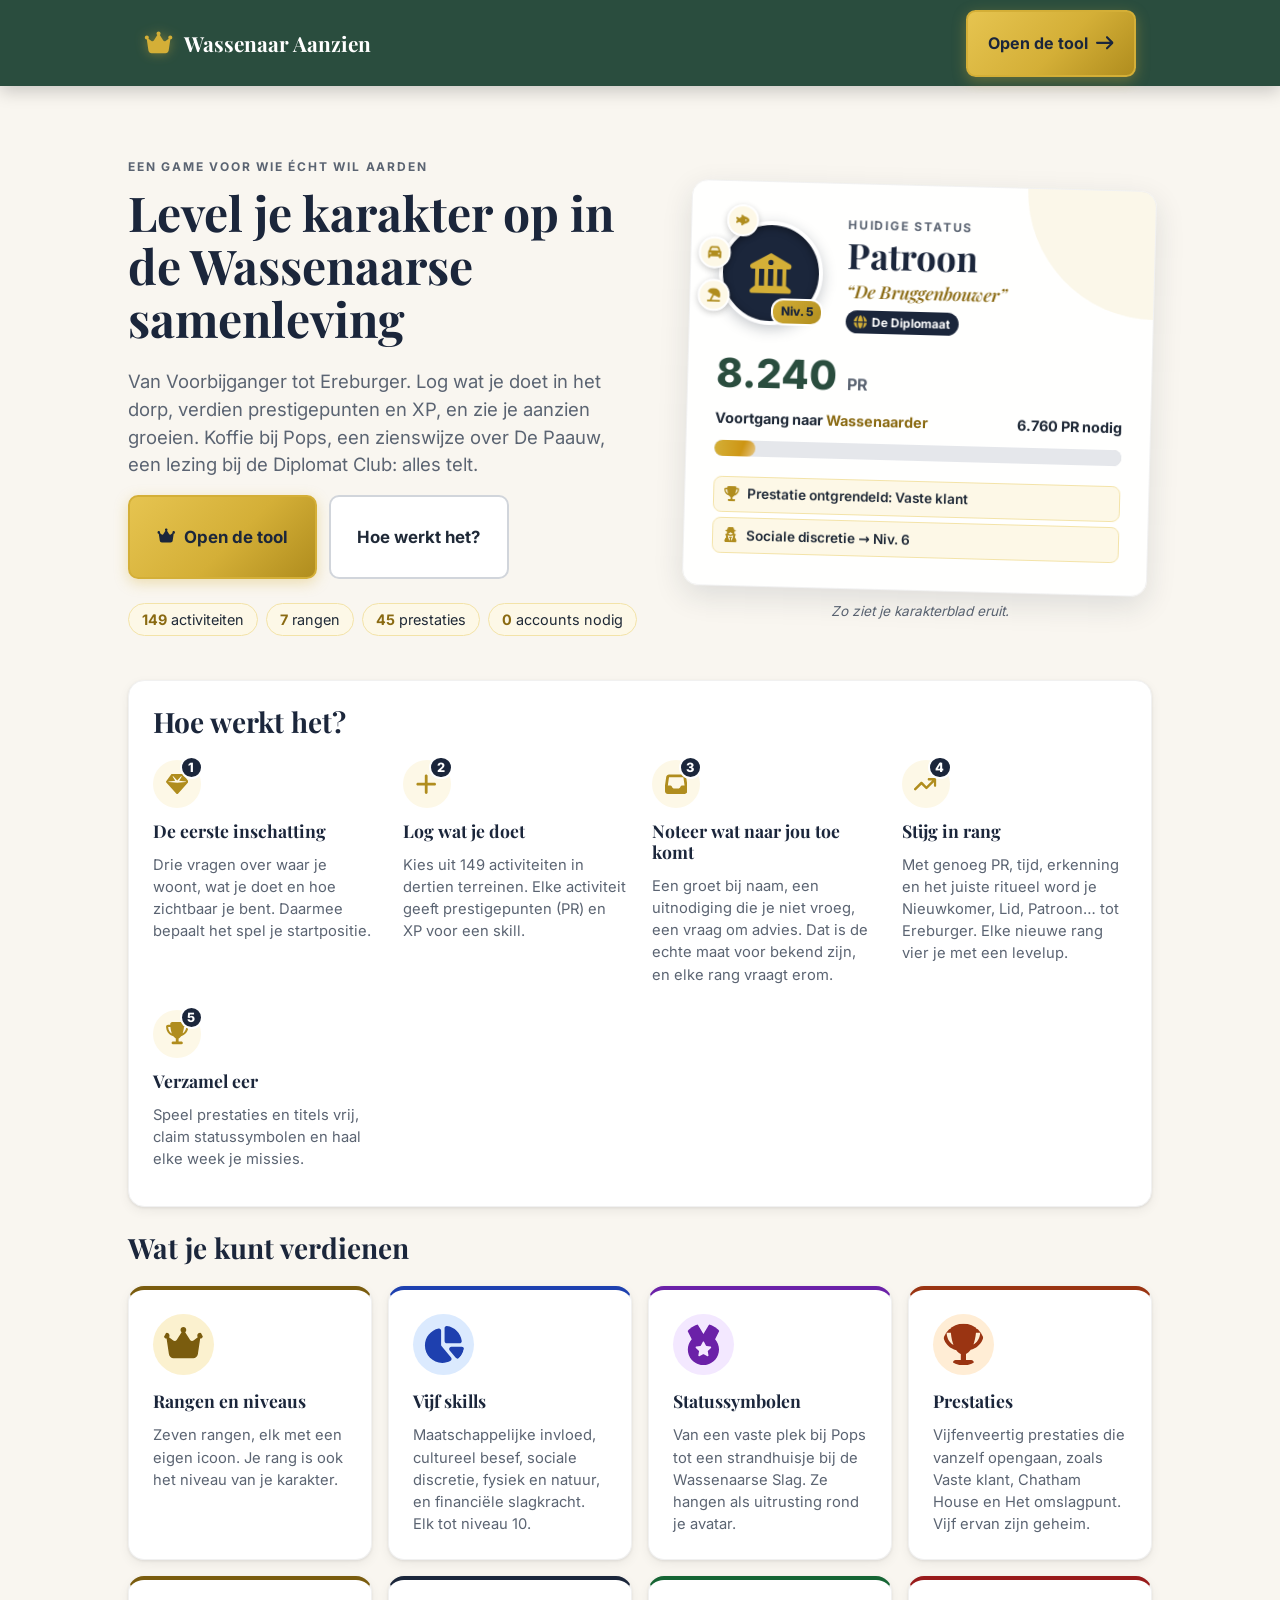
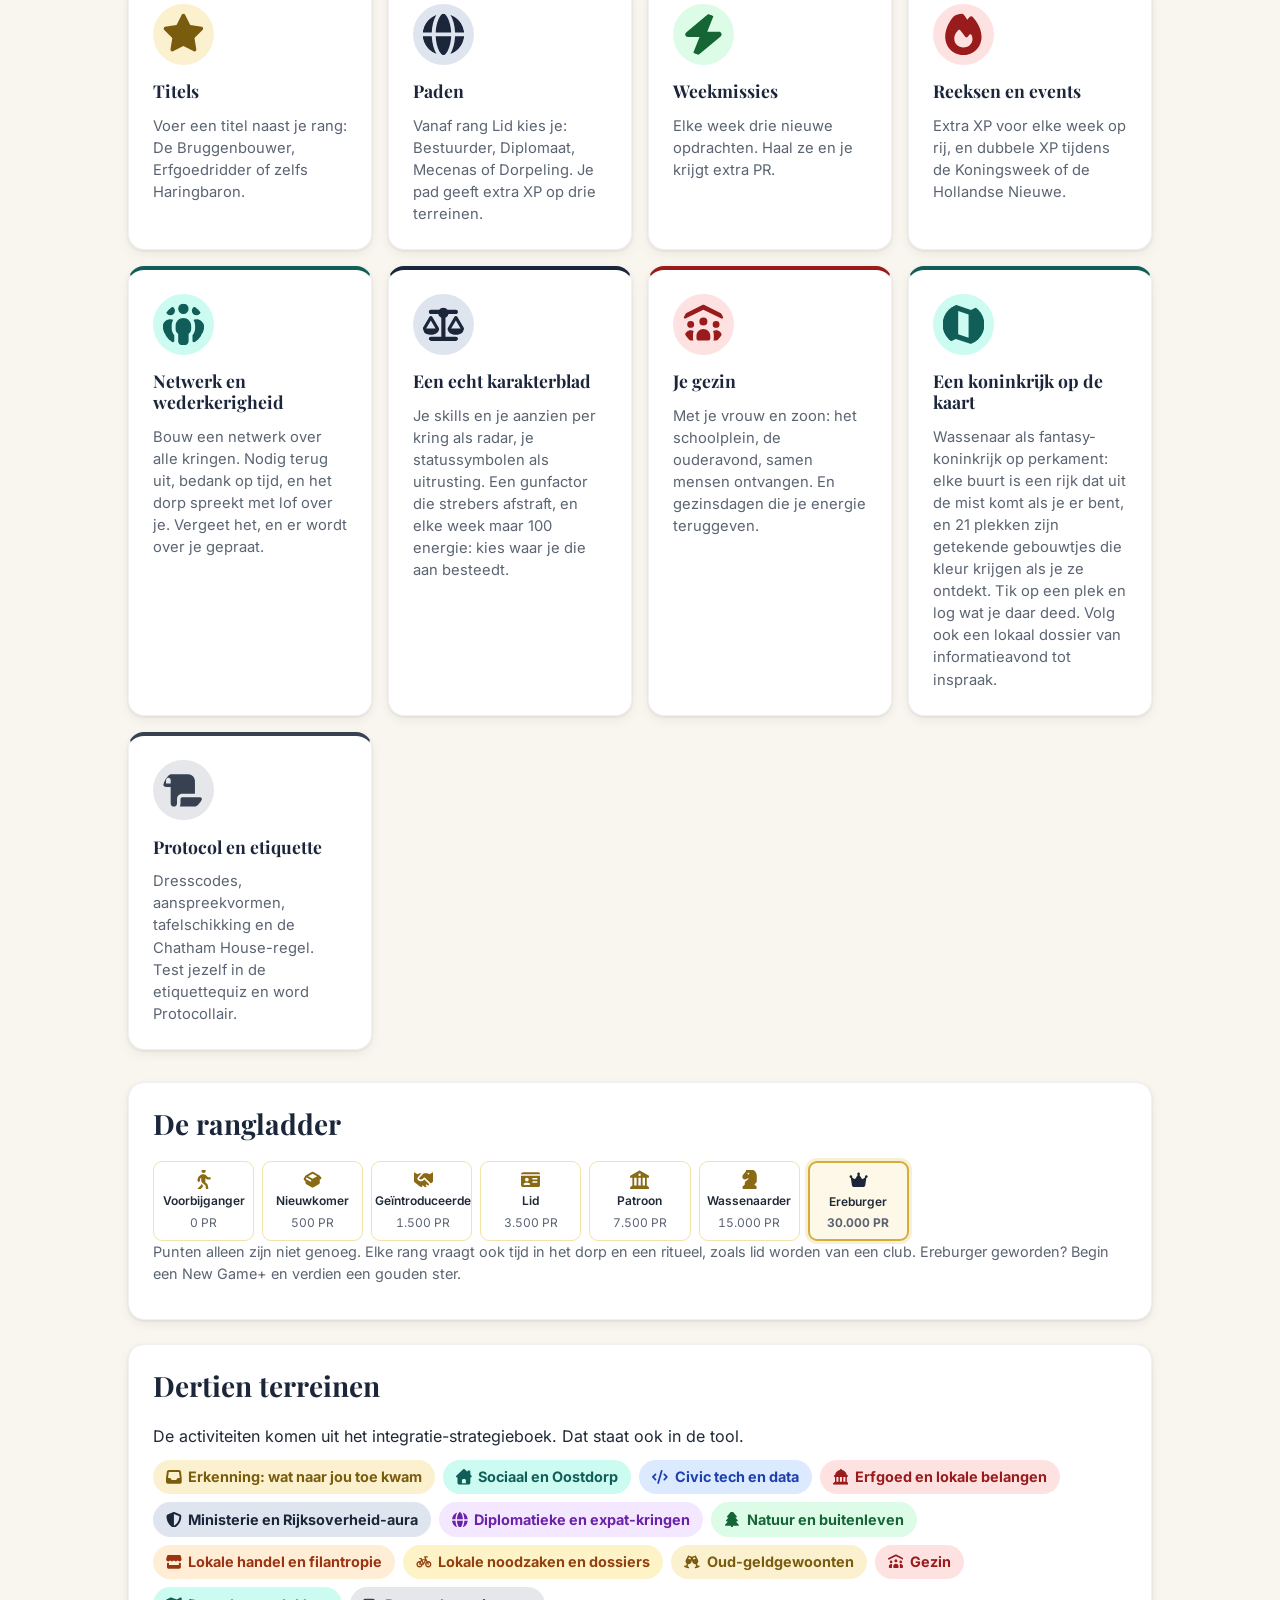
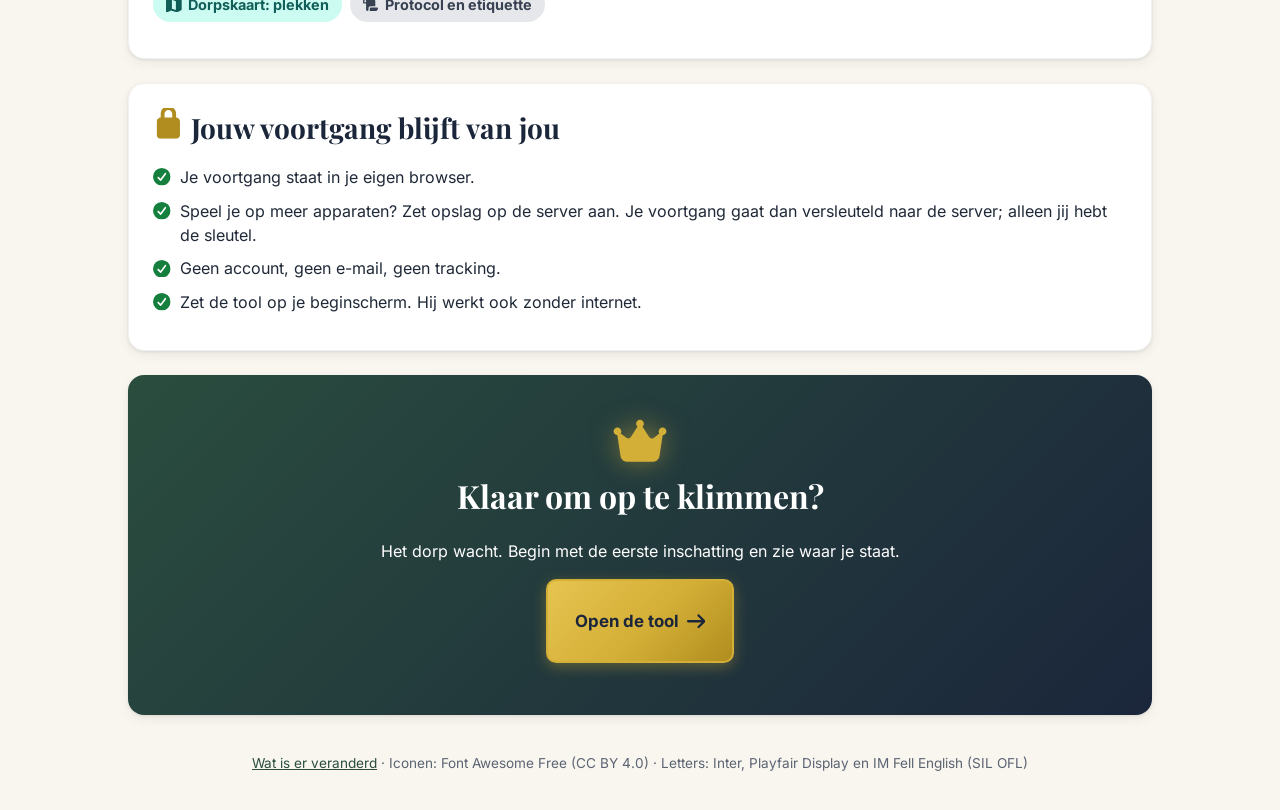
==== index.html @ d740f012 "Versie 2.7.3: tool start weer, kaart als fantasy game map - .htaccess en de service worker laten de " ====
<!DOCTYPE html>
<html lang="nl">
<head>
  <meta charset="utf-8">
  <meta name="viewport" content="width=device-width, initial-scale=1">
  <meta http-equiv="Content-Security-Policy" content="default-src 'self'; script-src 'self'; style-src 'self'; img-src 'self'; font-src 'self'; object-src 'none'; base-uri 'self'; form-action 'self'">
  <meta name="robots" content="noindex">
  <meta name="description" content="Wassenaar Aanzien: een game waarin je je karakter oplevelt in de Wassenaarse samenleving.">
  <meta name="theme-color" content="#2a4d3e">
  <title>Wassenaar Aanzien — level je karakter op in Wassenaar</title>
  <link rel="icon" href="iconen/kroon.svg" type="image/svg+xml">
  <link rel="apple-touch-icon" href="iconen/icoon-180.png">
  <link rel="stylesheet" href="app.css">
  <link rel="stylesheet" href="standalone.css">
  <link rel="stylesheet" href="landing.css">
</head>
<body>
<main>
<div id="aanzien" class="landing" lang="nl">
  <!-- Iconen: Font Awesome Free (fontawesome.com), CC BY 4.0 -->
  <svg class="sprite" aria-hidden="true" focusable="false">
    <symbol id="az-i-arrow-right" viewBox="0 0 512 512"><path d="M502.6 278.6c12.5-12.5 12.5-32.8 0-45.3l-160-160c-12.5-12.5-32.8-12.5-45.3 0s-12.5 32.8 0 45.3L402.7 224 32 224c-17.7 0-32 14.3-32 32s14.3 32 32 32l370.7 0-105.4 105.4c-12.5 12.5-12.5 32.8 0 45.3s32.8 12.5 45.3 0l160-160z"/></symbol>
    <symbol id="az-i-arrow-trend-up" viewBox="0 0 576 512"><path d="M384 160c-17.7 0-32-14.3-32-32s14.3-32 32-32l160 0c17.7 0 32 14.3 32 32l0 160c0 17.7-14.3 32-32 32s-32-14.3-32-32l0-82.7-169.4 169.4c-12.5 12.5-32.8 12.5-45.3 0L192 269.3 54.6 406.6c-12.5 12.5-32.8 12.5-45.3 0s-12.5-32.8 0-45.3l160-160c12.5-12.5 32.8-12.5 45.3 0L320 306.7 466.7 160 384 160z"/></symbol>
    <symbol id="az-i-bicycle" viewBox="0 0 640 512"><path d="M331.7 43.3C336 36.3 343.7 32 352 32l104 0c13.3 0 24 10.7 24 24s-10.7 24-24 24l-65.6 0 72.2 148.4c10.7-2.9 21.9-4.4 33.4-4.4 70.7 0 128 57.3 128 128s-57.3 128-128 128-128-57.3-128-128c0-42 20.2-79.2 51.4-102.6l-20.4-41.9-73.5 147c-2.3 4.8-6.3 8.8-11.4 11.2-.6 .3-1.2 .5-1.8 .7-2.9 1.1-5.9 1.6-8.9 1.5L271 368c-7.9 63.1-61.7 112-127 112-70.7 0-128-57.3-128-128S73.3 224 144 224c10.8 0 21.2 1.3 31.2 3.8l28.5-56.9-11.5-26.9-40.2 0c-13.3 0-24-10.7-24-24s10.7-24 24-24l56 0c9.6 0 18.3 5.7 22.1 14.5l14.3 33.5 123.7 0-37.7-77.5c-3.6-7.4-3.2-16.2 1.2-23.2zM228.5 228.7l-45.6 91.3 84.8 0-39.1-91.3zM305.7 287l47.5-95-88.2 0 40.7 95zm168.7 75.5l-29.7-61c-12.8 13-20.7 30.8-20.7 50.5 0 39.8 32.2 72 72 72s72-32.2 72-72-32.2-72-72-72c-2.7 0-5.5 .2-8.1 .5l29.7 61c5.8 11.9 .8 26.3-11.1 32.1s-26.3 .8-32.1-11.1zM149.2 368c-20.2 0-33.4-21.3-24.3-39.4l24.2-48.5c-1.7-.1-3.4-.2-5.1-.2-39.8 0-72 32.2-72 72s32.2 72 72 72c34.3 0 62.9-23.9 70.2-56l-65 0z"/></symbol>
    <symbol id="az-i-bolt" viewBox="0 0 448 512"><path d="M338.8-9.9c11.9 8.6 16.3 24.2 10.9 37.8L271.3 224 416 224c13.5 0 25.5 8.4 30.1 21.1s.7 26.9-9.6 35.5l-288 240c-11.3 9.4-27.4 9.9-39.3 1.3s-16.3-24.2-10.9-37.8L176.7 288 32 288c-13.5 0-25.5-8.4-30.1-21.1s-.7-26.9 9.6-35.5l288-240c11.3-9.4 27.4-9.9 39.3-1.3z"/></symbol>
    <symbol id="az-i-box-open" viewBox="0 0 640 512"><path d="M560.3 237.2c10.4 11.8 28.3 14.4 41.8 5.5 14.7-9.8 18.7-29.7 8.9-44.4l-48-72c-2.8-4.2-6.6-7.7-11.1-10.2L351.4 4.7c-19.3-10.7-42.8-10.7-62.2 0L88.8 116c-5.4 3-9.7 7.4-12.6 12.8L27.7 218.7c-12.6 23.4-3.8 52.5 19.6 65.1l33 17.7 0 53.3c0 23 12.4 44.3 32.4 55.7l176 99.7c19.6 11.1 43.5 11.1 63.1 0l176-99.7c20.1-11.4 32.4-32.6 32.4-55.7l0-117.5zm-240-9.8L170.2 144 320.3 60.6 470.4 144 320.3 227.4zm-41.5 50.2l-21.3 46.2-165.8-88.8 25.4-47.2 161.7 89.8z"/></symbol>
    <symbol id="az-i-building-columns" viewBox="0 0 512 512"><path d="M271.9 20.2c-9.8-5.6-21.9-5.6-31.8 0l-224 128c-12.6 7.2-18.8 22-15.1 36S17.5 208 32 208l32 0 0 208 0 0-51.2 38.4C4.7 460.4 0 469.9 0 480 0 497.7 14.3 512 32 512l448 0c17.7 0 32-14.3 32-32 0-10.1-4.7-19.6-12.8-25.6l-51.2-38.4 0-208 32 0c14.5 0 27.2-9.8 30.9-23.8s-2.5-28.8-15.1-36l-224-128zM400 208l0 208-64 0 0-208 64 0zm-112 0l0 208-64 0 0-208 64 0zm-112 0l0 208-64 0 0-208 64 0zM256 96a32 32 0 1 1 0 64 32 32 0 1 1 0-64z"/></symbol>
    <symbol id="az-i-car" viewBox="0 0 512 512"><path d="M135.2 117.4l-26.1 74.6 293.8 0-26.1-74.6C372.3 104.6 360.2 96 346.6 96L165.4 96c-13.6 0-25.7 8.6-30.2 21.4zM39.6 196.8L74.8 96.3C88.3 57.8 124.6 32 165.4 32l181.2 0c40.8 0 77.1 25.8 90.6 64.3l35.2 100.5c23.2 9.6 39.6 32.5 39.6 59.2l0 192c0 17.7-14.3 32-32 32l-32 0c-17.7 0-32-14.3-32-32l0-32-320 0 0 32c0 17.7-14.3 32-32 32l-32 0c-17.7 0-32-14.3-32-32L0 256c0-26.7 16.4-49.6 39.6-59.2zM128 304a32 32 0 1 0 -64 0 32 32 0 1 0 64 0zm288 32a32 32 0 1 0 0-64 32 32 0 1 0 0 64z"/></symbol>
    <symbol id="az-i-champagne-glasses" viewBox="0 0 640 512"><path d="M155.6 17.3C163 3 179.9-3.6 195 1.9l125 45.6 125-45.6c15.1-5.5 32 1.1 39.4 15.4l78.8 152.9c28.8 55.8 10.3 122.3-38.5 156.6l31.3 86.2 41-15c16.6-6 35 2.5 41 19.1s-2.5 35-19.1 41c-47.4 17.3-94.8 34.5-142.2 51.8-16.6 6.1-35-2.5-41-19.1s2.5-35 19.1-41l41-15-31.3-86.2c-59.4 5.2-116.2-33.9-130-95.2l-14.6-64.7-14.6 64.7c-13.8 61.3-70.6 100.4-130 95.2l-31.3 86.2 41 15c16.6 6.1 25.2 24.4 19.1 41s-24.4 25.2-41 19.1c-47.4-17.3-94.8-34.6-142.2-51.8-16.6-6.1-25.2-24.4-19.1-41S26.3 392 42.9 398l41 15 31.3-86.2C66.5 292.5 48.1 226 76.9 170.2L155.6 17.3zm44 54.4l-27.2 52.8 89.2 32.5 13.1-57.9-75.1-27.4zm240.9 0l-75.1 27.4 13.1 57.9 89.2-32.5-27.2-52.8z"/></symbol>
    <symbol id="az-i-chart-pie" viewBox="0 0 576 512"><path d="M512.4 240l-176 0c-17.7 0-32-14.3-32-32l0-176c0-17.7 14.4-32.2 31.9-29.9 107 14.2 191.8 99 206 206 2.3 17.5-12.2 31.9-29.9 31.9zM222.6 37.2c18.1-3.8 33.8 11 33.8 29.5l0 197.3c0 5.6 2 11 5.5 15.3L394 438.7c11.7 14.1 9.2 35.4-6.9 44.1-34.1 18.6-73.2 29.2-114.7 29.2-132.5 0-240-107.5-240-240 0-115.5 81.5-211.9 190.2-234.8zM477.8 288l64 0c18.5 0 33.3 15.7 29.5 33.8-10.2 48.4-35 91.4-69.6 124.2-12.3 11.7-31.6 9.2-42.4-3.9L374.9 340.4c-17.3-20.9-2.4-52.4 24.6-52.4l78.2 0z"/></symbol>
    <symbol id="az-i-chess-knight" viewBox="0 0 384 512"><path d="M192-32c106 0 192 86 192 192l0 133.5c0 17-6.8 33.2-18.7 45.2L320 384 370.8 434.7c8.5 8.5 13.2 20 13.2 32 0 25-20.3 45.2-45.2 45.3L45.3 512c-25 0-45.2-20.3-45.2-45.3 0-12 4.8-23.5 13.2-32L64 384 64 349.4c0-18.7 8.2-36.4 22.3-48.6l89.7-76.8-48 0-12.1 12.1c-12.7 12.7-30 19.9-48 19.9-37.5 0-67.9-30.4-67.9-67.9l0-8.7c0-22.8 8.2-44.9 23.1-62.3L96 32 96 0c0-17.7 14.3-32 32-32l64 0zM160 72a24 24 0 1 0 0 48 24 24 0 1 0 0-48z"/></symbol>
    <symbol id="az-i-circle-check" viewBox="0 0 512 512"><path d="M256 512a256 256 0 1 1 0-512 256 256 0 1 1 0 512zM374 145.7c-10.7-7.8-25.7-5.4-33.5 5.3L221.1 315.2 169 263.1c-9.4-9.4-24.6-9.4-33.9 0s-9.4 24.6 0 33.9l72 72c5 5 11.8 7.5 18.8 7s13.4-4.1 17.5-9.8L379.3 179.2c7.8-10.7 5.4-25.7-5.3-33.5z"/></symbol>
    <symbol id="az-i-code" viewBox="0 0 576 512"><path d="M360.8 1.2c-17-4.9-34.7 5-39.6 22l-128 448c-4.9 17 5 34.7 22 39.6s34.7-5 39.6-22l128-448c4.9-17-5-34.7-22-39.6zm64.6 136.1c-12.5 12.5-12.5 32.8 0 45.3l73.4 73.4-73.4 73.4c-12.5 12.5-12.5 32.8 0 45.3s32.8 12.5 45.3 0l96-96c12.5-12.5 12.5-32.8 0-45.3l-96-96c-12.5-12.5-32.8-12.5-45.3 0zm-274.7 0c-12.5-12.5-32.8-12.5-45.3 0l-96 96c-12.5 12.5-12.5 32.8 0 45.3l96 96c12.5 12.5 32.8 12.5 45.3 0s12.5-32.8 0-45.3L77.3 256 150.6 182.6c12.5-12.5 12.5-32.8 0-45.3z"/></symbol>
    <symbol id="az-i-crown" viewBox="0 0 576 512"><path d="M313 87.2c9.2-7.3 15-18.6 15-31.2 0-22.1-17.9-40-40-40s-40 17.9-40 40c0 12.6 5.9 23.9 15 31.2L194.6 194.8c-10 15.7-31.3 19.6-46.2 8.4L88.9 158.7c4.5-6.4 7.1-14.3 7.1-22.7 0-22.1-17.9-40-40-40s-40 17.9-40 40c0 21.8 17.5 39.6 39.2 40L87.8 393.5c4.7 31.3 31.6 54.5 63.3 54.5l273.8 0c31.7 0 58.6-23.2 63.3-54.5L520.8 176c21.7-.4 39.2-18.2 39.2-40 0-22.1-17.9-40-40-40s-40 17.9-40 40c0 8.4 2.6 16.3 7.1 22.7l-59.4 44.6c-14.9 11.2-36.2 7.3-46.2-8.4L313 87.2z"/></symbol>
    <symbol id="az-i-fire" viewBox="0 0 448 512"><path d="M160.5-26.4c9.3-7.8 23-7.5 31.9 .9 12.3 11.6 23.3 24.4 33.9 37.4 13.5 16.5 29.7 38.3 45.3 64.2 5.2-6.8 10-12.8 14.2-17.9 1.1-1.3 2.2-2.7 3.3-4.1 7.9-9.8 17.7-22.1 30.8-22.1 13.4 0 22.8 11.9 30.8 22.1 1.3 1.7 2.6 3.3 3.9 4.8 10.3 12.4 24 30.3 37.7 52.4 27.2 43.9 55.6 106.4 55.6 176.6 0 123.7-100.3 224-224 224S0 411.7 0 288c0-91.1 41.1-170 80.5-225 19.9-27.7 39.7-49.9 54.6-65.1 8.2-8.4 16.5-16.7 25.5-24.2zM225.7 416c25.3 0 47.7-7 68.8-21 42.1-29.4 53.4-88.2 28.1-134.4-4.5-9-16-9.6-22.5-2l-25.2 29.3c-6.6 7.6-18.5 7.4-24.7-.5-17.3-22.1-49.1-62.4-65.3-83-5.4-6.9-15.2-8-21.5-1.9-18.3 17.8-51.5 56.8-51.5 104.3 0 68.6 50.6 109.2 113.7 109.2z"/></symbol>
    <symbol id="az-i-fish-fins" viewBox="0 0 576 512"><path d="M275.2 38.4c-10.6-8-25-8.5-36.3-1.5S222 57.3 224.6 70.3l9.7 48.6c-19.4 9-36.9 19.9-52.4 31.5-15.3 11.5-29 23.9-40.7 36.3L48.1 132.4c-12.5-7.3-28.4-5.3-38.7 4.9s-12.4 26-5.3 38.6L50 256 4.2 336.1c-7.2 12.6-5 28.4 5.3 38.6s26.1 12.2 38.7 4.9l93.1-54.3c11.8 12.3 25.4 24.8 40.7 36.3 15.5 11.6 33 22.5 52.4 31.5l-9.7 48.6c-2.6 13 3.1 26.3 14.3 33.3s25.6 6.5 36.3-1.5l77.6-58.2c54.9-4 101.5-27 137.2-53.8 39.2-29.4 67.2-64.7 81.6-89.5 5.8-9.9 5.8-22.2 0-32.1-14.4-24.8-42.5-60.1-81.6-89.5-35.8-26.8-82.3-49.8-137.2-53.8L275.2 38.4zM384 256a32 32 0 1 1 64 0 32 32 0 1 1 -64 0z"/></symbol>
    <symbol id="az-i-gem" viewBox="0 0 512 512"><path d="M116.7 33.8c4.5-6.1 11.7-9.8 19.3-9.8l240 0c7.6 0 14.8 3.6 19.3 9.8l112 152c6.8 9.2 6.1 21.9-1.5 30.4l-232 256c-4.5 5-11 7.9-17.8 7.9s-13.2-2.9-17.8-7.9l-232-256c-7.7-8.5-8.3-21.2-1.5-30.4l112-152zm38.5 39.8c-3.3 2.5-4.2 7-2.1 10.5L210.5 179.8 63.3 192c-4.1 .3-7.3 3.8-7.3 8s3.2 7.6 7.3 8l192 16c.4 0 .9 0 1.3 0l192-16c4.1-.3 7.3-3.8 7.3-8s-3.2-7.6-7.3-8l-147.2-12.3 57.4-95.6c2.1-3.5 1.2-8.1-2.1-10.5s-7.9-2-10.7 1L256 172.2 165.9 74.6c-2.8-3-7.4-3.4-10.7-1z"/></symbol>
    <symbol id="az-i-globe" viewBox="0 0 512 512"><path d="M351.9 280l-190.9 0c2.9 64.5 17.2 123.9 37.5 167.4 11.4 24.5 23.7 41.8 35.1 52.4 11.2 10.5 18.9 12.2 22.9 12.2s11.7-1.7 22.9-12.2c11.4-10.6 23.7-28 35.1-52.4 20.3-43.5 34.6-102.9 37.5-167.4zM160.9 232l190.9 0C349 167.5 334.7 108.1 314.4 64.6 303 40.2 290.7 22.8 279.3 12.2 268.1 1.7 260.4 0 256.4 0s-11.7 1.7-22.9 12.2c-11.4 10.6-23.7 28-35.1 52.4-20.3 43.5-34.6 102.9-37.5 167.4zm-48 0C116.4 146.4 138.5 66.9 170.8 14.7 78.7 47.3 10.9 131.2 1.5 232l111.4 0zM1.5 280c9.4 100.8 77.2 184.7 169.3 217.3-32.3-52.2-54.4-131.7-57.9-217.3L1.5 280zm398.4 0c-3.5 85.6-25.6 165.1-57.9 217.3 92.1-32.7 159.9-116.5 169.3-217.3l-111.4 0zm111.4-48C501.9 131.2 434.1 47.3 342 14.7 374.3 66.9 396.4 146.4 399.9 232l111.4 0z"/></symbol>
    <symbol id="az-i-handshake" viewBox="0 0 576 512"><path d="M268.9 85.2L152.3 214.8c-4.6 5.1-4.4 13 .5 17.9 30.5 30.5 80 30.5 110.5 0l31.8-31.8c4.2-4.2 9.5-6.5 14.9-6.9 6.8-.6 13.8 1.7 19 6.9L505.6 376 576 320 576 32 464 96 440.2 80.1C424.4 69.6 405.9 64 386.9 64l-70.4 0c-1.1 0-2.3 0-3.4 .1-16.9 .9-32.8 8.5-44.2 21.1zM116.6 182.7L223.4 64 183.8 64c-25.5 0-49.9 10.1-67.9 28.1L112 96 0 32 0 320 156.4 450.3c23 19.2 52 29.7 81.9 29.7l15.7 0-7-7c-9.4-9.4-9.4-24.6 0-33.9s24.6-9.4 33.9 0l41 41 9 0c19.1 0 37.8-4.3 54.8-12.3L359 441c-9.4-9.4-9.4-24.6 0-33.9s24.6-9.4 33.9 0l32 32 17.5-17.5c8.9-8.9 11.5-21.8 7.6-33.1l-137.9-136.8-14.9 14.9c-49.3 49.3-129.1 49.3-178.4 0-23-23-23.9-59.9-2.2-84z"/></symbol>
    <symbol id="az-i-house-chimney" viewBox="0 0 512 512"><path d="M234.2 8.6c12.3-11.4 31.3-11.4 43.5 0L368 92.3 368 80c0-17.7 14.3-32 32-32l32 0c17.7 0 32 14.3 32 32l0 101.5 37.8 35.1c9.6 9 12.8 22.9 8 35.1S493.2 272 480 272l-16 0 0 176c0 35.3-28.7 64-64 64l-288 0c-35.3 0-64-28.7-64-64l0-176-16 0c-13.2 0-25-8.1-29.8-20.3s-1.6-26.2 8-35.1l224-208zM240 320c-26.5 0-48 21.5-48 48l0 96 128 0 0-96c0-26.5-21.5-48-48-48l-32 0z"/></symbol>
    <symbol id="az-i-id-card" viewBox="0 0 576 512"><path d="M0 96C0 60.7 28.7 32 64 32l448 0c35.3 0 64 28.7 64 64L0 96zm0 48l576 0 0 272c0 35.3-28.7 64-64 64L64 480c-35.3 0-64-28.7-64-64L0 144zM247.3 416c20.2 0 35.3-19.4 22.4-35-14.7-17.7-36.9-29-61.7-29l-64 0c-24.8 0-47 11.3-61.7 29-12.9 15.6 2.2 35 22.4 35l142.5 0zM176 312a56 56 0 1 0 0-112 56 56 0 1 0 0 112zM360 208c-13.3 0-24 10.7-24 24s10.7 24 24 24l112 0c13.3 0 24-10.7 24-24s-10.7-24-24-24l-112 0zm0 96c-13.3 0-24 10.7-24 24s10.7 24 24 24l112 0c13.3 0 24-10.7 24-24s-10.7-24-24-24l-112 0z"/></symbol>
    <symbol id="az-i-landmark-dome" viewBox="0 0 512 512"><path d="M256 0c-17.7 0-32 14.3-32 32 0 .9 0 1.8 .1 2.6-80.5 13.4-144 76.9-157.5 157.4L64 192c-17.7 0-32 14.3-32 32s14.3 32 32 32l0 160-51.2 38.4C4.7 460.4 0 469.9 0 480 0 497.7 14.3 512 32 512l448 0c17.7 0 32-14.3 32-32 0-10.1-4.7-19.6-12.8-25.6L448 416 448 256c17.7 0 32-14.3 32-32s-14.3-32-32-32l-2.7 0c-13.5-80.4-77-143.9-157.5-157.4 .1-.9 .1-1.7 .1-2.6 0-17.7-14.3-32-32-32zm80 256l64 0 0 160-64 0 0-160zM224 416l0-160 64 0 0 160-64 0zM112 256l64 0 0 160-64 0 0-160z"/></symbol>
    <symbol id="az-i-lock" viewBox="0 0 384 512"><path d="M128 96l0 64 128 0 0-64c0-35.3-28.7-64-64-64s-64 28.7-64 64zM64 160l0-64C64 25.3 121.3-32 192-32S320 25.3 320 96l0 64c35.3 0 64 28.7 64 64l0 224c0 35.3-28.7 64-64 64L64 512c-35.3 0-64-28.7-64-64L0 224c0-35.3 28.7-64 64-64z"/></symbol>
    <symbol id="az-i-medal" viewBox="0 0 448 512"><path d="M224.3 128L139.7-12.9c-6.5-10.8-20.1-14.7-31.3-9.1L21.8 21.3C9.9 27.2 5.1 41.6 11 53.5L80.6 192.6c-30.1 33.9-48.3 78.5-48.3 127.4 0 106 86 192 192 192s192-86 192-192c0-48.9-18.3-93.5-48.3-127.4L437.6 53.5c5.9-11.9 1.1-26.3-10.7-32.2L340.2-22.1c-11.2-5.6-24.9-1.6-31.3 9.1L224.3 128zm30.8 142.5c1.4 2.8 4 4.7 7 5.1l50.1 7.3c7.7 1.1 10.7 10.5 5.2 16l-36.3 35.4c-2.2 2.2-3.2 5.2-2.7 8.3l8.6 49.9c1.3 7.6-6.7 13.5-13.6 9.9l-44.8-23.6c-2.7-1.4-6-1.4-8.7 0l-44.8 23.6c-6.9 3.6-14.9-2.2-13.6-9.9l8.6-49.9c.5-3-.5-6.1-2.7-8.3l-36.3-35.4c-5.6-5.4-2.5-14.8 5.2-16l50.1-7.3c3-.4 5.7-2.4 7-5.1l22.4-45.4c3.4-7 13.3-7 16.8 0l22.4 45.4z"/></symbol>
    <symbol id="az-i-person-walking" viewBox="0 0 384 512"><path d="M192 80a56 56 0 1 0 0-112 56 56 0 1 0 0 112zM105.4 227.9l22.6-22.6 0 69.3c0 28 12.2 54.7 33.5 72.9l71.4 61.2c5.9 5.1 9.8 12.1 10.9 19.8l12.6 88.1c2.5 17.5 18.7 29.7 36.2 27.2s29.7-18.7 27.2-36.2l-12.6-88.1c-3.3-23.1-14.9-44.1-32.6-59.3l-34.5-29.6 0-115.2 3.8 4.7c18.2 22.8 45.8 36 75 36l33.2 0c17.7 0 32-14.3 32-32s-14.3-32-32-32l-33.2 0c-9.7 0-18.9-4.4-25-12l-17.9-22.4c-23-28.8-57.9-45.6-94.8-45.6-32.2 0-63.1 12.8-85.8 35.6L60.1 182.6C42.1 200.6 32 225 32 250.5L32 288c0 17.7 14.3 32 32 32s32-14.3 32-32l0-37.5c0-8.5 3.4-16.6 9.4-22.6zm12.4 179.4c-1.5 5.2-4.3 10-8.1 13.8L41.4 489.4c-12.5 12.5-12.5 32.8 0 45.3s32.8 12.5 45.3 0l68.3-68.3c11.5-11.5 19.9-25.8 24.4-41.5l2.2-7.6-46-39.4c-2.5-2.2-5-4.4-7.4-6.8l-10.4 36.2z"/></symbol>
    <symbol id="az-i-plus" viewBox="0 0 448 512"><path d="M256 64c0-17.7-14.3-32-32-32s-32 14.3-32 32l0 160-160 0c-17.7 0-32 14.3-32 32s14.3 32 32 32l160 0 0 160c0 17.7 14.3 32 32 32s32-14.3 32-32l0-160 160 0c17.7 0 32-14.3 32-32s-14.3-32-32-32l-160 0 0-160z"/></symbol>
    <symbol id="az-i-shield-halved" viewBox="0 0 512 512"><path d="M256 0c4.6 0 9.2 1 13.4 2.9L457.8 82.8c22 9.3 38.4 31 38.3 57.2-.5 99.2-41.3 280.7-213.6 363.2-16.7 8-36.1 8-52.8 0-172.4-82.5-213.1-264-213.6-363.2-.1-26.2 16.3-47.9 38.3-57.2L242.7 2.9C246.9 1 251.4 0 256 0zm0 66.8l0 378.1c138-66.8 175.1-214.8 176-303.4l-176-74.6 0 0z"/></symbol>
    <symbol id="az-i-star" viewBox="0 0 576 512"><path d="M309.5-18.9c-4.1-8-12.4-13.1-21.4-13.1s-17.3 5.1-21.4 13.1L193.1 125.3 33.2 150.7c-8.9 1.4-16.3 7.7-19.1 16.3s-.5 18 5.8 24.4l114.4 114.5-25.2 159.9c-1.4 8.9 2.3 17.9 9.6 23.2s16.9 6.1 25 2L288.1 417.6 432.4 491c8 4.1 17.7 3.3 25-2s11-14.2 9.6-23.2L441.7 305.9 556.1 191.4c6.4-6.4 8.6-15.8 5.8-24.4s-10.1-14.9-19.1-16.3L383 125.3 309.5-18.9z"/></symbol>
    <symbol id="az-i-store" viewBox="0 0 512 512"><path d="M30.7 72.3C37.6 48.4 59.5 32 84.4 32l344 0c24.9 0 46.8 16.4 53.8 40.3l23.4 80.2c12.8 43.7-20.1 87.5-65.6 87.5-26.3 0-49.4-14.9-60.8-37.1-11.6 21.9-34.6 37.1-61.4 37.1-26.6 0-49.7-15-61.3-37-11.6 22-34.7 37-61.3 37-26.8 0-49.8-15.1-61.4-37.1-11.4 22.1-34.5 37.1-60.8 37.1-45.6 0-78.4-43.7-65.6-87.5L30.7 72.3zM96.4 352l320 0 0-66.4c7.6 1.6 15.5 2.4 23.5 2.4 14.3 0 28-2.6 40.5-7.2l0 151.2c0 26.5-21.5 48-48 48l-352 0c-26.5 0-48-21.5-48-48l0-151.2c12.5 4.6 26.1 7.2 40.5 7.2 8.1 0 15.9-.8 23.5-2.4l0 66.4z"/></symbol>
    <symbol id="az-i-tree" viewBox="0 0 448 512"><path d="M224-32c7 0 13.7 3.1 18.3 8.5l136 160c6.1 7.1 7.4 17.1 3.5 25.6S369.4 176 360 176l-24.9 0 75.2 88.5c6.1 7.1 7.4 17.1 3.5 25.6S401.4 304 392 304l-38.5 0 88.8 104.5c6.1 7.1 7.4 17.1 3.5 25.6S433.4 448 424 448l-168 0 0 64c0 17.7-14.3 32-32 32s-32-14.3-32-32l0-64-168 0c-9.4 0-17.9-5.4-21.8-13.9s-2.6-18.5 3.5-25.6L94.5 304 56 304c-9.4 0-17.9-5.4-21.8-13.9s-2.6-18.5 3.5-25.6L112.9 176 88 176c-9.4 0-17.9-5.4-21.8-13.9s-2.6-18.5 3.5-25.6l136-160C210.3-28.9 217-32 224-32z"/></symbol>
    <symbol id="az-i-trophy" viewBox="0 0 512 512"><path d="M144.3 0l224 0c26.5 0 48.1 21.8 47.1 48.2-.2 5.3-.4 10.6-.7 15.8l49.6 0c26.1 0 49.1 21.6 47.1 49.8-7.5 103.7-60.5 160.7-118 190.5-15.8 8.2-31.9 14.3-47.2 18.8-20.2 28.6-41.2 43.7-57.9 51.8l0 73.1 64 0c17.7 0 32 14.3 32 32s-14.3 32-32 32l-192 0c-17.7 0-32-14.3-32-32s14.3-32 32-32l64 0 0-73.1c-16-7.7-35.9-22-55.3-48.3-18.4-4.8-38.4-12.1-57.9-23.1-54.1-30.3-102.9-87.4-109.9-189.9-1.9-28.1 21-49.7 47.1-49.7l49.6 0c-.3-5.2-.5-10.4-.7-15.8-1-26.5 20.6-48.2 47.1-48.2zM101.5 112l-52.4 0c6.2 84.7 45.1 127.1 85.2 149.6-14.4-37.3-26.3-86-32.8-149.6zM380 256.8c40.5-23.8 77.1-66.1 83.3-144.8L411 112c-6.2 60.9-17.4 108.2-31 144.8z"/></symbol>
    <symbol id="az-i-umbrella-beach" viewBox="0 0 512 512"><path d="M497.5 341.1c-5.9 16.7-25.3 23-41.1 15.1l-178.2-89.1-1.6 3.2-88.8 177.7 292.2 0c17.7 0 32 14.3 32 32s-14.3 32-32 32L32 512c-17.7 0-32-14.3-32-32s14.3-32 32-32l84.2 0 103.2-206.3 1.6-3.2-165.4-82.7c-15.8-7.9-22.4-27.3-12.5-42 45.9-68.6 124.1-113.8 212.9-113.8 141.4 0 256 114.6 256 256 0 29.8-5.1 58.5-14.5 85.1z"/></symbol>
    <symbol id="az-i-user-secret" viewBox="0 0 448 512"><path d="M171-16c-36.4 0-57.8 58.3-68.3 112L72 96c-13.3 0-24 10.7-24 24s10.7 24 24 24l24 0 0 32c0 17 3.3 33.2 9.3 48l-9.3 0 0 0-20.5 0c-15.2 0-27.5 12.3-27.5 27.5 0 3 .5 5.9 1.4 8.7l28.9 86.6C40.2 379.6 16 428.1 16 482.3 16 498.7 29.3 512 45.7 512l356.6 0c16.4 0 29.7-13.3 29.7-29.7 0-54.2-24.2-102.7-62.3-135.4l28.9-86.6c.9-2.8 1.4-5.7 1.4-8.7 0-15.2-12.3-27.5-27.5-27.5l-20.5 0 0 0-9.3 0c6-14.8 9.3-31 9.3-48l0-32 24 0c13.3 0 24-10.7 24-24s-10.7-24-24-24l-30.7 0c-10.4-53.7-31.9-112-68.3-112-9.6 0-19 3.9-27.5 8.2-8.2 4.1-18.4 7.8-25.5 7.8s-17.3-3.7-25.5-7.8C190-12.1 180.6-16 171-16zm93.7 484.4l-24.8-70.9 27.9-32.5c2.7-3.2 4.2-7.2 4.2-11.4 0-9.7-7.8-17.5-17.5-17.5l-61 0c-9.7 0-17.5 7.8-17.5 17.5 0 4.2 1.5 8.2 4.2 11.4l27.9 32.5-24.8 70.9-57-180.4 35.7 0c18.4 10.2 39.5 16 62 16s43.6-5.8 62-16l35.7 0-57 180.4zM224 256c-34.7 0-64.2-22.1-75.3-53 5.7 3.2 12.3 5 19.3 5l12.4 0c16.5 0 31.1-10.6 36.3-26.2 2.3-7 12.2-7 14.5 0 5.2 15.6 19.9 26.2 36.3 26.2l12.4 0c7 0 13.6-1.8 19.3-5-11.1 30.9-40.6 53-75.3 53z"/></symbol>
    <symbol id="az-i-people-group" viewBox="0 0 512 512"><path d="M256 0a64 64 0 1 1 0 128 64 64 0 1 1 0-128zm96 312c0 25-12.7 47-32 59.9l0 92.1c0 26.5-21.5 48-48 48l-32 0c-26.5 0-48-21.5-48-48l0-92.1C172.7 359 160 337 160 312l0-40c0-53 43-96 96-96s96 43 96 96l0 40zM96 32a56 56 0 1 1 0 112 56 56 0 1 1 0-112zm16 240l0 32c0 32.5 12.1 62.1 32 84.7l0 75.3c0 1.2 0 2.5 .1 3.7-8.5 7.6-19.7 12.3-32.1 12.3l-32 0c-26.5 0-48-21.5-48-48l0-56.6C12.9 364.4 0 343.7 0 320l0-32c0-53 43-96 96-96 12.7 0 24.8 2.5 35.9 6.9-12.6 21.4-19.9 46.4-19.9 73.1zM368 464l0-75.3c19.9-22.5 32-52.2 32-84.7l0-32c0-26.7-7.3-51.6-19.9-73.1 11.1-4.5 23.2-6.9 35.9-6.9 53 0 96 43 96 96l0 32c0 23.7-12.9 44.4-32 55.4l0 56.6c0 26.5-21.5 48-48 48l-32 0c-12.3 0-23.6-4.6-32.1-12.3 0-1.2 .1-2.5 .1-3.7zM416 32a56 56 0 1 1 0 112 56 56 0 1 1 0-112z"/></symbol>
    <symbol id="az-i-scroll" viewBox="0 0 576 512"><path d="M0 112C0 70.5 31.6 36.4 72 32.4l0-.4 280 0c53 0 96 43 96 96l0 176-176 0c-39.8 0-72 32.2-72 72l0 60c0 24.3-19.7 44-44 44s-44-19.7-44-44l0-228-64 0c-26.5 0-48-21.5-48-48l0-48zM236.8 480c7.1-13.1 11.2-28.1 11.2-44l0-60c0-13.3 10.7-24 24-24l248 0c13.3 0 24 10.7 24 24l0 24c0 44.2-35.8 80-80 80l-227.2 0zM80 80c-17.7 0-32 14.3-32 32l0 48 64 0 0-48c0-17.7-14.3-32-32-32z"/></symbol>
    <symbol id="az-i-map" viewBox="0 0 512 512"><path d="M512 48c0-11.1-5.7-21.4-15.2-27.2s-21.2-6.4-31.1-1.4L349.5 77.5 170.1 17.6c-8.1-2.7-16.8-2.1-24.4 1.7l-128 64C6.8 88.8 0 99.9 0 112L0 464c0 11.1 5.7 21.4 15.2 27.2s21.2 6.4 31.1 1.4l116.1-58.1 179.4 59.8c8.1 2.7 16.8 2.1 24.4-1.7l128-64c10.8-5.4 17.7-16.5 17.7-28.6l0-352zM192 376.9l0-284.5 128 42.7 0 284.5-128-42.7z"/></symbol>
    <symbol id="az-i-scale-balanced" viewBox="0 0 640 512"><path d="M384 32l128 0c17.7 0 32 14.3 32 32s-14.3 32-32 32L398.4 96c-5.2 25.8-22.9 47.1-46.4 57.3l0 294.7 160 0c17.7 0 32 14.3 32 32s-14.3 32-32 32l-384 0c-17.7 0-32-14.3-32-32s14.3-32 32-32l160 0 0-294.7c-23.5-10.3-41.2-31.6-46.4-57.3L128 96c-17.7 0-32-14.3-32-32s14.3-32 32-32l128 0c14.6-19.4 37.8-32 64-32s49.4 12.6 64 32zm55.6 288L584.4 320 512 195.8 439.6 320zM512 416c-62.9 0-115.2-34-126-78.9-2.6-11 1-22.3 6.7-32.1l95.2-163.2c5-8.6 14.2-13.8 24.1-13.8s19.1 5.3 24.1 13.8l95.2 163.2c5.7 9.8 9.3 21.1 6.7 32.1-10.8 44.8-63.1 78.9-126 78.9zM126.8 195.8L54.4 320 199.3 320 126.8 195.8zM.9 337.1c-2.6-11 1-22.3 6.7-32.1l95.2-163.2c5-8.6 14.2-13.8 24.1-13.8s19.1 5.3 24.1 13.8l95.2 163.2c5.7 9.8 9.3 21.1 6.7 32.1-10.8 44.8-63.1 78.9-126 78.9S11.7 382 .9 337.1z"/></symbol>
    <symbol id="az-i-people-roof" viewBox="0 0 576 512"><path d="M302.3-12.6c-9-4.5-19.6-4.5-28.6 0l-256 128C1.9 123.3-4.5 142.5 3.4 158.3s27.1 22.2 42.9 14.3L288 51.8 529.7 172.6c15.8 7.9 35 1.5 42.9-14.3s1.5-35-14.3-42.9l-256-128zM288 272a56 56 0 1 0 0-112 56 56 0 1 0 0 112zm0 48c-53 0-96 43-96 96l0 32c0 17.7 14.3 32 32 32l128 0c17.7 0 32-14.3 32-32l0-32c0-53-43-96-96-96zM160 256a48 48 0 1 0 -96 0 48 48 0 1 0 96 0zm352 0a48 48 0 1 0 -96 0 48 48 0 1 0 96 0zM112 336c-44.2 0-80 35.8-80 80l0 33.1c0 17 13.8 30.9 30.9 30.9l87.8 0c-4.3-9.8-6.7-20.6-6.7-32l0-48c0-18.4 3.5-36 9.8-52.2-12.2-7.5-26.5-11.8-41.8-11.8zM425.4 480l87.8 0c17 0 30.9-13.8 30.9-30.9l0-33.1c0-44.2-35.8-80-80-80-15.3 0-29.6 4.3-41.8 11.8 6.3 16.2 9.8 33.8 9.8 52.2l0 48c0 11.4-2.4 22.2-6.7 32z"/></symbol>
    <symbol id="az-i-inbox" viewBox="0 0 512 512"><path d="M91.8 32C59.9 32 32.9 55.4 28.4 86.9L.6 281.2c-.4 3-.6 6-.6 9.1L0 416c0 35.3 28.7 64 64 64l384 0c35.3 0 64-28.7 64-64l0-125.7c0-3-.2-6.1-.6-9.1L483.6 86.9C479.1 55.4 452.1 32 420.2 32L91.8 32zm0 64l328.5 0 27.4 192-59.9 0c-12.1 0-23.2 6.8-28.6 17.7l-14.3 28.6c-5.4 10.8-16.5 17.7-28.6 17.7l-120.4 0c-12.1 0-23.2-6.8-28.6-17.7l-14.3-28.6c-5.4-10.8-16.5-17.7-28.6-17.7L64.3 288 91.8 96z"/></symbol>
  </svg>

  <header class="kop">
    <p class="merk"><svg class="icoon icoon-logo" aria-hidden="true" focusable="false"><use href="#az-i-crown"/></svg> Wassenaar Aanzien</p>
    <a class="knop knop-goud" href="app.html">Open de tool <svg class="icoon" aria-hidden="true" focusable="false"><use href="#az-i-arrow-right"/></svg></a>
  </header>

  <div class="inhoud">
    <div class="held">
      <div class="held-tekst">
        <p class="label">Een game voor wie écht wil aarden</p>
        <h1 id="titel">Level je karakter op in de Wassenaarse samenleving</h1>
        <p class="intro">Van Voorbijganger tot Ereburger. Log wat je doet in het dorp, verdien prestigepunten en XP, en zie je aanzien groeien. Koffie bij Pops, een zienswijze over De Paauw, een lezing bij de Diplomat Club: alles telt.</p>
        <p class="knoppen">
          <a class="knop knop-goud knop-groot" href="app.html"><svg class="icoon" aria-hidden="true" focusable="false"><use href="#az-i-crown"/></svg> Open de tool</a>
          <a class="knop knop-licht knop-groot" href="#hoe">Hoe werkt het?</a>
        </p>
        <ul class="feitjes">
          <li><strong>149</strong> activiteiten</li>
          <li><strong>7</strong> rangen</li>
          <li><strong>45</strong> prestaties</li>
          <li><strong>0</strong> accounts nodig</li>
        </ul>
      </div>

      <figure class="voorbeeld">
        <div class="paneel glas voorbeeld-kaart">
          <div class="karakter-wie">
            <div class="avatar-vak">
              <div class="avatar">
                <svg class="icoon" aria-hidden="true" focusable="false"><use href="#az-i-building-columns"/></svg>
                <span class="niveau">Niv. 5</span>
              </div>
              <ul class="uitrusting" aria-hidden="true">
                <li class="uitrusting-0"><svg class="icoon" focusable="false"><use href="#az-i-car"/></svg></li>
                <li class="uitrusting-1"><svg class="icoon" focusable="false"><use href="#az-i-umbrella-beach"/></svg></li>
                <li class="uitrusting-2"><svg class="icoon" focusable="false"><use href="#az-i-fish-fins"/></svg></li>
              </ul>
            </div>
            <div>
              <p class="label">Huidige status</p>
              <p class="rang-naam">Patroon</p>
              <p class="titel-naam">“De Bruggenbouwer”</p>
              <p class="pad-label"><svg class="icoon" aria-hidden="true" focusable="false"><use href="#az-i-globe"/></svg> De Diplomaat</p>
            </div>
          </div>
          <p class="voorbeeld-pr"><span class="pr">8.240</span> PR</p>
          <p class="xp-kop"><span>Voortgang naar <span class="goud-tekst">Wassenaarder</span></span> <span>6.760 PR nodig</span></p>
          <progress class="xp" max="100" value="10" aria-label="Voortgang naar Wassenaarder"></progress>
          <ul class="voorbeeld-beloning" aria-label="Voorbeelden van beloningen">
            <li><svg class="icoon" aria-hidden="true" focusable="false"><use href="#az-i-trophy"/></svg> Prestatie ontgrendeld: Vaste klant</li>
            <li><svg class="icoon" aria-hidden="true" focusable="false"><use href="#az-i-user-secret"/></svg> Sociale discretie → Niv. 6</li>
          </ul>
        </div>
        <figcaption>Zo ziet je karakterblad eruit.</figcaption>
      </figure>
    </div>

    <section class="paneel" id="hoe" aria-labelledby="hoe-kop">
      <h2 id="hoe-kop">Hoe werkt het?</h2>
      <ol class="stappen">
        <li>
          <span class="stap-icoon"><svg class="icoon" aria-hidden="true" focusable="false"><use href="#az-i-gem"/></svg></span>
          <h3>De eerste inschatting</h3>
          <p>Drie vragen over waar je woont, wat je doet en hoe zichtbaar je bent. Daarmee bepaalt het spel je startpositie.</p>
        </li>
        <li>
          <span class="stap-icoon"><svg class="icoon" aria-hidden="true" focusable="false"><use href="#az-i-plus"/></svg></span>
          <h3>Log wat je doet</h3>
          <p>Kies uit 149 activiteiten in dertien terreinen. Elke activiteit geeft prestigepunten (PR) en XP voor een skill.</p>
        </li>
        <li>
          <span class="stap-icoon"><svg class="icoon" aria-hidden="true" focusable="false"><use href="#az-i-inbox"/></svg></span>
          <h3>Noteer wat naar jou toe komt</h3>
          <p>Een groet bij naam, een uitnodiging die je niet vroeg, een vraag om advies. Dat is de echte maat voor bekend zijn, en elke rang vraagt erom.</p>
        </li>
        <li>
          <span class="stap-icoon"><svg class="icoon" aria-hidden="true" focusable="false"><use href="#az-i-arrow-trend-up"/></svg></span>
          <h3>Stijg in rang</h3>
          <p>Met genoeg PR, tijd, erkenning en het juiste ritueel word je Nieuwkomer, Lid, Patroon… tot Ereburger. Elke nieuwe rang vier je met een levelup.</p>
        </li>
        <li>
          <span class="stap-icoon"><svg class="icoon" aria-hidden="true" focusable="false"><use href="#az-i-trophy"/></svg></span>
          <h3>Verzamel eer</h3>
          <p>Speel prestaties en titels vrij, claim statussymbolen en haal elke week je missies.</p>
        </li>
      </ol>
    </section>

    <section aria-labelledby="eer-kop">
      <h2 id="eer-kop">Wat je kunt verdienen</h2>
      <ul class="kenmerken">
        <li class="paneel cat-goud">
          <svg class="icoon kenmerk-icoon" aria-hidden="true" focusable="false"><use href="#az-i-crown"/></svg>
          <h3>Rangen en niveaus</h3>
          <p>Zeven rangen, elk met een eigen icoon. Je rang is ook het niveau van je karakter.</p>
        </li>
        <li class="paneel cat-blauw">
          <svg class="icoon kenmerk-icoon" aria-hidden="true" focusable="false"><use href="#az-i-chart-pie"/></svg>
          <h3>Vijf skills</h3>
          <p>Maatschappelijke invloed, cultureel besef, sociale discretie, fysiek en natuur, en financiële slagkracht. Elk tot niveau 10.</p>
        </li>
        <li class="paneel cat-paars">
          <svg class="icoon kenmerk-icoon" aria-hidden="true" focusable="false"><use href="#az-i-medal"/></svg>
          <h3>Statussymbolen</h3>
          <p>Van een vaste plek bij Pops tot een strandhuisje bij de Wassenaarse Slag. Ze hangen als uitrusting rond je avatar.</p>
        </li>
        <li class="paneel cat-oranje">
          <svg class="icoon kenmerk-icoon" aria-hidden="true" focusable="false"><use href="#az-i-trophy"/></svg>
          <h3>Prestaties</h3>
          <p>Vijfenveertig prestaties die vanzelf opengaan, zoals Vaste klant, Chatham House en Het omslagpunt. Vijf ervan zijn geheim.</p>
        </li>
        <li class="paneel cat-goud">
          <svg class="icoon kenmerk-icoon" aria-hidden="true" focusable="false"><use href="#az-i-star"/></svg>
          <h3>Titels</h3>
          <p>Voer een titel naast je rang: De Bruggenbouwer, Erfgoedridder of zelfs Haringbaron.</p>
        </li>
        <li class="paneel cat-navy">
          <svg class="icoon kenmerk-icoon" aria-hidden="true" focusable="false"><use href="#az-i-globe"/></svg>
          <h3>Paden</h3>
          <p>Vanaf rang Lid kies je: Bestuurder, Diplomaat, Mecenas of Dorpeling. Je pad geeft extra XP op drie terreinen.</p>
        </li>
        <li class="paneel cat-groen">
          <svg class="icoon kenmerk-icoon" aria-hidden="true" focusable="false"><use href="#az-i-bolt"/></svg>
          <h3>Weekmissies</h3>
          <p>Elke week drie nieuwe opdrachten. Haal ze en je krijgt extra PR.</p>
        </li>
        <li class="paneel cat-rood">
          <svg class="icoon kenmerk-icoon" aria-hidden="true" focusable="false"><use href="#az-i-fire"/></svg>
          <h3>Reeksen en events</h3>
          <p>Extra XP voor elke week op rij, en dubbele XP tijdens de Koningsweek of de Hollandse Nieuwe.</p>
        </li>
        <li class="paneel cat-teal">
          <svg class="icoon kenmerk-icoon" aria-hidden="true" focusable="false"><use href="#az-i-people-group"/></svg>
          <h3>Netwerk en wederkerigheid</h3>
          <p>Bouw een netwerk over alle kringen. Nodig terug uit, bedank op tijd, en het dorp spreekt met lof over je. Vergeet het, en er wordt over je gepraat.</p>
        </li>
        <li class="paneel cat-navy">
          <svg class="icoon kenmerk-icoon" aria-hidden="true" focusable="false"><use href="#az-i-scale-balanced"/></svg>
          <h3>Een echt karakterblad</h3>
          <p>Je skills en je aanzien per kring als radar, je statussymbolen als uitrusting. Een gunfactor die strebers afstraft, en elke week maar 100 energie: kies waar je die aan besteedt.</p>
        </li>
        <li class="paneel cat-rood">
          <svg class="icoon kenmerk-icoon" aria-hidden="true" focusable="false"><use href="#az-i-people-roof"/></svg>
          <h3>Je gezin</h3>
          <p>Met je vrouw en zoon: het schoolplein, de ouderavond, samen mensen ontvangen. En gezinsdagen die je energie teruggeven.</p>
        </li>
        <li class="paneel cat-teal">
          <svg class="icoon kenmerk-icoon" aria-hidden="true" focusable="false"><use href="#az-i-map"/></svg>
          <h3>Een koninkrijk op de kaart</h3>
          <p>Wassenaar als fantasy-koninkrijk op perkament: elke buurt is een rijk dat uit de mist komt als je er bent, en 21 plekken zijn getekende gebouwtjes die kleur krijgen als je ze ontdekt. Tik op een plek en log wat je daar deed. Volg ook een lokaal dossier van informatieavond tot inspraak.</p>
        </li>
        <li class="paneel cat-zilver">
          <svg class="icoon kenmerk-icoon" aria-hidden="true" focusable="false"><use href="#az-i-scroll"/></svg>
          <h3>Protocol en etiquette</h3>
          <p>Dresscodes, aanspreekvormen, tafelschikking en de Chatham House-regel. Test jezelf in de etiquettequiz en word Protocollair.</p>
        </li>
      </ul>
    </section>

    <section class="paneel" aria-labelledby="ladder-kop">
      <h2 id="ladder-kop">De rangladder</h2>
      <ol class="ladder">
        <li class="gehaald"><svg class="icoon" aria-hidden="true" focusable="false"><use href="#az-i-person-walking"/></svg><span class="ladder-naam">Voorbijganger</span><span class="ladder-min">0 PR</span></li>
        <li class="gehaald"><svg class="icoon" aria-hidden="true" focusable="false"><use href="#az-i-box-open"/></svg><span class="ladder-naam">Nieuwkomer</span><span class="ladder-min">500 PR</span></li>
        <li class="gehaald"><svg class="icoon" aria-hidden="true" focusable="false"><use href="#az-i-handshake"/></svg><span class="ladder-naam">Geïntroduceerde</span><span class="ladder-min">1.500 PR</span></li>
        <li class="gehaald"><svg class="icoon" aria-hidden="true" focusable="false"><use href="#az-i-id-card"/></svg><span class="ladder-naam">Lid</span><span class="ladder-min">3.500 PR</span></li>
        <li class="gehaald"><svg class="icoon" aria-hidden="true" focusable="false"><use href="#az-i-building-columns"/></svg><span class="ladder-naam">Patroon</span><span class="ladder-min">7.500 PR</span></li>
        <li class="gehaald"><svg class="icoon" aria-hidden="true" focusable="false"><use href="#az-i-chess-knight"/></svg><span class="ladder-naam">Wassenaarder</span><span class="ladder-min">15.000 PR</span></li>
        <li class="nu"><svg class="icoon" aria-hidden="true" focusable="false"><use href="#az-i-crown"/></svg><span class="ladder-naam">Ereburger</span><span class="ladder-min">30.000 PR</span></li>
      </ol>
      <p class="zacht">Punten alleen zijn niet genoeg. Elke rang vraagt ook tijd in het dorp en een ritueel, zoals lid worden van een club. Ereburger geworden? Begin een New Game+ en verdien een gouden ster.</p>
    </section>

    <section class="paneel" aria-labelledby="terreinen-kop">
      <h2 id="terreinen-kop">Dertien terreinen</h2>
      <p>De activiteiten komen uit het integratie-strategieboek. Dat staat ook in de tool.</p>
      <ul class="chips">
        <li class="cat-goud"><svg class="icoon" aria-hidden="true" focusable="false"><use href="#az-i-inbox"/></svg> Erkenning: wat naar jou toe kwam</li>
        <li class="cat-teal"><svg class="icoon" aria-hidden="true" focusable="false"><use href="#az-i-house-chimney"/></svg> Sociaal en Oostdorp</li>
        <li class="cat-blauw"><svg class="icoon" aria-hidden="true" focusable="false"><use href="#az-i-code"/></svg> Civic tech en data</li>
        <li class="cat-rood"><svg class="icoon" aria-hidden="true" focusable="false"><use href="#az-i-landmark-dome"/></svg> Erfgoed en lokale belangen</li>
        <li class="cat-navy"><svg class="icoon" aria-hidden="true" focusable="false"><use href="#az-i-shield-halved"/></svg> Ministerie en Rijksoverheid-aura</li>
        <li class="cat-paars"><svg class="icoon" aria-hidden="true" focusable="false"><use href="#az-i-globe"/></svg> Diplomatieke en expat-kringen</li>
        <li class="cat-groen"><svg class="icoon" aria-hidden="true" focusable="false"><use href="#az-i-tree"/></svg> Natuur en buitenleven</li>
        <li class="cat-oranje"><svg class="icoon" aria-hidden="true" focusable="false"><use href="#az-i-store"/></svg> Lokale handel en filantropie</li>
        <li class="cat-amber"><svg class="icoon" aria-hidden="true" focusable="false"><use href="#az-i-bicycle"/></svg> Lokale noodzaken en dossiers</li>
        <li class="cat-goud"><svg class="icoon" aria-hidden="true" focusable="false"><use href="#az-i-champagne-glasses"/></svg> Oud-geldgewoonten</li>
        <li class="cat-rood"><svg class="icoon" aria-hidden="true" focusable="false"><use href="#az-i-people-roof"/></svg> Gezin</li>
        <li class="cat-teal"><svg class="icoon" aria-hidden="true" focusable="false"><use href="#az-i-map"/></svg> Dorpskaart: plekken</li>
        <li class="cat-zilver"><svg class="icoon" aria-hidden="true" focusable="false"><use href="#az-i-scroll"/></svg> Protocol en etiquette</li>
      </ul>
    </section>

    <section class="paneel" aria-labelledby="privacy-kop">
      <h2 id="privacy-kop"><svg class="icoon goud" aria-hidden="true" focusable="false"><use href="#az-i-lock"/></svg> Jouw voortgang blijft van jou</h2>
      <ul class="vinkjes">
        <li><svg class="icoon" aria-hidden="true" focusable="false"><use href="#az-i-circle-check"/></svg> Je voortgang staat in je eigen browser.</li>
        <li><svg class="icoon" aria-hidden="true" focusable="false"><use href="#az-i-circle-check"/></svg> Speel je op meer apparaten? Zet opslag op de server aan. Je voortgang gaat dan versleuteld naar de server; alleen jij hebt de sleutel.</li>
        <li><svg class="icoon" aria-hidden="true" focusable="false"><use href="#az-i-circle-check"/></svg> Geen account, geen e-mail, geen tracking.</li>
        <li><svg class="icoon" aria-hidden="true" focusable="false"><use href="#az-i-circle-check"/></svg> Zet de tool op je beginscherm. Hij werkt ook zonder internet.</li>
      </ul>
    </section>

    <section class="paneel wrapped slot" aria-labelledby="slot-kop">
      <svg class="icoon slot-kroon" aria-hidden="true" focusable="false"><use href="#az-i-crown"/></svg>
      <h2 id="slot-kop">Klaar om op te klimmen?</h2>
      <p>Het dorp wacht. Begin met de eerste inschatting en zie waar je staat.</p>
      <p class="knoppen"><a class="knop knop-goud knop-groot" href="app.html">Open de tool <svg class="icoon" aria-hidden="true" focusable="false"><use href="#az-i-arrow-right"/></svg></a></p>
    </section>

    <footer class="voet">
      <p><a href="app.html#wijzigingen">Wat is er veranderd</a> · Iconen: Font Awesome Free (CC BY 4.0) · Letters: Inter, Playfair Display en IM Fell English (SIL OFL)</p>
    </footer>
  </div>
</div>
</main>
</body>
</html>
---- app.css ----
/*
 * De opmaak van Wassenaar Aanzien: een karakterblad, in groen, goud en crème.
 * Alles hangt onder #aanzien, zodat de app ook binnen een site past.
 * Iconen: Font Awesome Free (CC BY 4.0). Letters: Inter, Playfair Display en IM Fell English (SIL OFL 1.1).
 */

@font-face {
  font-family: "Az Inter";
  font-style: normal;
  font-weight: 100 900;
  font-display: swap;
  src: url("letters/inter.woff2") format("woff2");
}

@font-face {
  font-family: "Az Playfair";
  font-style: normal;
  font-weight: 400 900;
  font-display: swap;
  src: url("letters/playfair.woff2") format("woff2");
}

@font-face {
  font-family: "Az Playfair";
  font-style: italic;
  font-weight: 400 900;
  font-display: swap;
  src: url("letters/playfair-cursief.woff2") format("woff2");
}

@font-face {
  font-family: "Az Fell";
  font-style: normal;
  font-weight: 400;
  font-display: swap;
  src: url("letters/fell.woff2") format("woff2");
}

@font-face {
  font-family: "Az Fell";
  font-style: italic;
  font-weight: 400;
  font-display: swap;
  src: url("letters/fell-cursief.woff2") format("woff2");
}

@font-face {
  font-family: "Az Fell SC";
  font-style: normal;
  font-weight: 400;
  font-display: swap;
  src: url("letters/fell-kapitalen.woff2") format("woff2");
}

#aanzien {
  --groen: #2a4d3e;
  --groen-donker: #1c362b;
  --goud: #d4af37;
  --goud-donker: #b08d1e;
  --goud-tekst: #8a6a12;
  --goud-licht: #fdf8e7;
  --goud-rand: #f3e3a8;
  --creme: #f9f6f0;
  --navy: #1b263b;
  --tekst: #1f2937;
  --zacht: #5b6472;
  --lijn: #e5e7eb;
  --vlak: #f9fafb;
  --rood: #b91c1c;
  --stap-0: #ece8df;
  --stap-1: #cfe1d5;
  --stap-2: #93bfa1;
  --stap-3: #4e8a64;
  --stap-4: #2a4d3e;
  --schaduw: 0 1px 3px rgb(0 0 0 / 8%), 0 4px 12px rgb(0 0 0 / 6%);
  --schaduw-groot: 0 10px 30px rgb(27 38 59 / 12%);
  --sans: "Az Inter", ui-sans-serif, system-ui, sans-serif;
  --serif: "Az Playfair", georgia, serif;
  --oud: "Az Fell", "Az Playfair", georgia, serif;
  --oud-kapitalen: "Az Fell SC", "Az Fell", georgia, serif;
  --inkt: #4a3418;
  --sepia: #8a6a3c;

  color-scheme: light;
  color: var(--tekst);
  font-family: var(--sans);
  line-height: 1.5;
  -webkit-font-smoothing: antialiased;
}

#aanzien [hidden] {
  display: none !important;
}

#aanzien :is(p, ul, ol, dl, h2, h3, h4, figure) {
  margin: 0 0 0.75em;
}

#aanzien :is(h1, h2, h3) {
  color: var(--navy);
  font-family: var(--serif);
  font-weight: 700;
  line-height: 1.2;
}

#aanzien h2 {
  font-size: 1.75em;
}

#aanzien h3 {
  display: flex;
  align-items: center;
  gap: 0.5em;
  padding-bottom: 0.5em;
  border-bottom: 1px solid var(--lijn);
  font-size: 1.15em;
}

#aanzien h4 {
  font-size: 1em;
}

#aanzien a {
  color: var(--groen);
}

#aanzien label {
  font-weight: 600;
}

#aanzien :focus-visible {
  outline: 3px solid var(--goud-donker);
  outline-offset: 2px;
}

#aanzien h2:focus {
  outline: none;
}

#aanzien :is(.verborgen, .sprite) {
  position: absolute;
  width: 1px;
  height: 1px;
  overflow: hidden;
  clip-path: inset(50%);
  white-space: nowrap;
}

#aanzien .icoon {
  width: 1.1em;
  height: 1.1em;
  flex: none;
  fill: currentcolor;
}

#aanzien .goud {
  color: var(--goud-donker);
}

#aanzien .goud-tekst {
  color: var(--goud-tekst);
}

#aanzien .rood {
  color: var(--rood);
}

#aanzien .zacht {
  color: var(--zacht);
  font-size: 0.9em;
}

/* ---------- Kleuren per terrein ---------- */

#aanzien .cat-teal { --cat: #115e59; --cat-licht: #ccfbf1; }
#aanzien .cat-blauw { --cat: #1e40af; --cat-licht: #dbeafe; }
#aanzien .cat-rood { --cat: #991b1b; --cat-licht: #fee2e2; }
#aanzien .cat-navy { --cat: #1b263b; --cat-licht: #dfe5ef; }
#aanzien .cat-paars { --cat: #6b21a8; --cat-licht: #f3e8ff; }
#aanzien .cat-groen { --cat: #166534; --cat-licht: #dcfce7; }
#aanzien .cat-oranje { --cat: #9a3412; --cat-licht: #ffedd5; }
#aanzien .cat-amber { --cat: #92400e; --cat-licht: #fef3c7; }
#aanzien .cat-goud { --cat: #7a5c0e; --cat-licht: #fbf1cf; }
#aanzien .cat-zilver { --cat: #374151; --cat-licht: #e5e7eb; }

#aanzien .skill-civic { --cat: #2563eb; }
#aanzien .skill-cultural { --cat: #9333ea; }
#aanzien .skill-stealth { --cat: #1f2937; }
#aanzien .skill-physical { --cat: #15803d; }
#aanzien .skill-financial { --cat: #c2410c; }

/* ---------- Kop en menu ---------- */

#aanzien .kop {
  z-index: 20;
  display: flex;
  flex-wrap: wrap;
  align-items: center;
  justify-content: space-between;
  gap: 0.5em 1em;
  padding: 0.6em 1em;
  border-radius: 1em;
  background: var(--groen);
  color: #fff;
  box-shadow: 0 6px 16px rgb(0 0 0 / 18%);
}

#aanzien .kop h1 {
  display: flex;
  align-items: center;
  gap: 0.5em;
  margin: 0;
  color: #fff;
  font-size: 1.3em;
  letter-spacing: 0.02em;
}

#aanzien .icoon-logo {
  width: 1.4em;
  height: 1.4em;
  color: var(--goud);
  filter: drop-shadow(0 0 6px rgb(212 175 55 / 45%));
}

#aanzien .kop :focus-visible {
  outline-color: var(--goud);
}

#aanzien .menu ul {
  display: flex;
  flex-wrap: wrap;
  gap: 0.25em;
  margin: 0;
  padding: 0;
  list-style: none;
}

#aanzien .menu a {
  display: flex;
  align-items: center;
  gap: 0.45em;
  min-height: 2.75em;
  padding: 0.4em 0.8em;
  border-radius: 0.5em;
  color: #fff;
  font-size: 0.9em;
  font-weight: 600;
  text-decoration: none;
  transition: background-color 150ms;
}

#aanzien .menu a:hover {
  background: rgb(255 255 255 / 10%);
}

#aanzien .menu .menu-goud {
  color: #f0cd5c;
}

#aanzien .menu a[aria-current="page"] {
  background: rgb(255 255 255 / 14%);
  color: #fff;
  box-shadow: inset 0 -3px 0 var(--goud);
}

@media (width < 40em) {
  #aanzien .menu {
    width: 100%;
  }

  #aanzien .menu ul {
    display: grid;
    grid-template-columns: repeat(5, 1fr);
  }

  #aanzien .menu a {
    flex-direction: column;
    gap: 0.15em;
    padding: 0.35em 0.1em;
    font-size: 0.72em;
    text-align: center;
  }
}

/* ---------- Panelen ---------- */

#aanzien .inhoud {
  padding: 1.5em 0 0;
}

#aanzien .paneel {
  margin-bottom: 1.5em;
  padding: 1.5em;
  border: 1px solid #f1f1f1;
  border-radius: 1em;
  background: #fff;
  box-shadow: var(--schaduw);
}

#aanzien .glas {
  position: relative;
  overflow: hidden;
  background: rgb(255 255 255 / 92%);
  box-shadow: var(--schaduw-groot);
  backdrop-filter: blur(10px);
}

#aanzien .glas::before {
  content: "";
  position: absolute;
  top: 0;
  right: 0;
  width: 8em;
  height: 8em;
  border-bottom-left-radius: 100%;
  background: var(--goud);
  opacity: 0.1;
  pointer-events: none;
}

#aanzien .raster {
  display: grid;
  gap: 0 1.5em;
}

@media (width >= 46em) {
  #aanzien .raster {
    grid-template-columns: 1fr 1fr;
  }
}

#aanzien .label {
  margin: 0 0 0.2em;
  color: var(--zacht);
  font-size: 0.75em;
  font-weight: 700;
  letter-spacing: 0.15em;
  text-transform: uppercase;
}

/* ---------- Start ---------- */

#aanzien .start {
  max-width: 40em;
  margin: 1em auto 1.5em;
  padding: 2em;
  text-align: center;
}

#aanzien .icoon-start {
  width: 3.5em;
  height: 3.5em;
  margin-bottom: 0.75em;
  color: var(--goud);
}

#aanzien .start-vragen {
  display: grid;
  gap: 1.5em;
  margin-top: 1.5em;
  text-align: left;
}

#aanzien fieldset {
  margin: 0;
  padding: 0;
  border: 0;
}

#aanzien legend {
  margin-bottom: 0.5em;
  font-weight: 700;
}

#aanzien .keuze {
  display: flex;
  align-items: center;
  gap: 0.75em;
  min-height: 3em;
  margin-bottom: 0.4em;
  padding: 0.5em 0.9em;
  border: 1px solid #d1d5db;
  border-radius: 0.6em;
  background: #fff;
  font-weight: 400;
  cursor: pointer;
  transition: border-color 150ms, background-color 150ms;
}

#aanzien .keuze:hover,
#aanzien .keuze:has(:checked) {
  border-color: var(--goud);
  background: var(--goud-licht);
}

#aanzien .keuze input {
  width: 1.2em;
  height: 1.2em;
  margin: 0;
  accent-color: var(--groen);
}

/* ---------- Karakter ---------- */

#aanzien .karakter {
  display: flex;
  flex-wrap: wrap;
  align-items: center;
  justify-content: space-between;
  gap: 1.5em;
  padding: 2em;
}

#aanzien .karakter-wie {
  display: flex;
  align-items: center;
  gap: 1.5em;
}

#aanzien .avatar {
  position: relative;
  display: grid;
  place-items: center;
  width: 6em;
  height: 6em;
  flex: none;
  border: 4px solid #fff;
  border-radius: 50%;
  background: var(--navy);
  color: var(--goud);
  box-shadow: inset 0 2px 8px rgb(0 0 0 / 40%), 0 4px 14px rgb(27 38 59 / 25%);
}

#aanzien .avatar .icoon {
  width: 2.6em;
  height: 2.6em;
}

#aanzien .avatar-vak {
  position: relative;
  flex: none;
}

#aanzien .sterren {
  position: absolute;
  top: -0.6em;
  left: 50%;
  display: flex;
  gap: 0.1em;
  padding: 0.1em 0.4em;
  border-radius: 1em;
  background: var(--navy);
  color: var(--goud);
  transform: translateX(-50%);
}

#aanzien .sterren .icoon {
  width: 0.8em;
  height: 0.8em;
}

/* Statussymbolen als uitrusting, in een boog rond de avatar. */
#aanzien .uitrusting {
  position: absolute;
  inset: 0;
  margin: 0;
  padding: 0;
  list-style: none;
  pointer-events: none;
}

#aanzien .uitrusting li {
  position: absolute;
  top: 50%;
  left: 50%;
  display: grid;
  place-items: center;
  width: 1.7em;
  height: 1.7em;
  margin: -0.85em 0 0 -0.85em;
  border: 2px solid #fff;
  border-radius: 50%;
  background: var(--goud-licht);
  color: var(--goud-donker);
  box-shadow: 0 2px 6px rgb(0 0 0 / 20%);
  pointer-events: auto;
}

#aanzien .uitrusting .icoon {
  width: 0.85em;
  height: 0.85em;
}

#aanzien .uitrusting-0 { transform: rotate(200deg) translateX(3.9em) rotate(-200deg); }
#aanzien .uitrusting-1 { transform: rotate(160deg) translateX(3.9em) rotate(-160deg); }
#aanzien .uitrusting-2 { transform: rotate(240deg) translateX(3.9em) rotate(-240deg); }
#aanzien .uitrusting-3 { transform: rotate(120deg) translateX(3.9em) rotate(-120deg); }
#aanzien .uitrusting-4 { transform: rotate(280deg) translateX(3.9em) rotate(-280deg); }
#aanzien .uitrusting-5 { transform: rotate(80deg) translateX(3.9em) rotate(-80deg); }
#aanzien .uitrusting-6 { transform: rotate(320deg) translateX(3.9em) rotate(-320deg); }
#aanzien .uitrusting-7 { transform: rotate(40deg) translateX(3.9em) rotate(-40deg); }

#aanzien .niveau {
  position: absolute;
  right: -0.4em;
  bottom: -0.3em;
  padding: 0.2em 0.6em;
  border: 2px solid #fff;
  border-radius: 1em;
  background: linear-gradient(135deg, var(--goud), var(--goud-donker));
  color: var(--navy);
  font-size: 0.75em;
  font-weight: 800;
  white-space: nowrap;
}

#aanzien .rang-naam {
  margin: 0;
  color: var(--navy);
  font-family: var(--serif);
  font-size: 2.2em;
  font-weight: 700;
  line-height: 1.1;
}

#aanzien .titel-naam {
  margin: 0.15em 0 0;
  color: var(--goud-tekst);
  font-family: var(--serif);
  font-size: 1.1em;
  font-style: italic;
  font-weight: 600;
}

#aanzien .pad-label {
  display: inline-flex;
  align-items: center;
  gap: 0.4em;
  margin: 0.5em 0 0;
  padding: 0.2em 0.7em;
  border-radius: 1em;
  background: var(--navy);
  color: #fff;
  font-size: 0.75em;
  font-weight: 700;
}

#aanzien .pad-label .icoon {
  color: var(--goud);
}

#aanzien .verval {
  margin: 0.4em 0 0;
  color: var(--rood);
  font-size: 0.8em;
  font-weight: 600;
}

#aanzien .rang-uitleg {
  margin: 0.3em 0 0;
  color: var(--zacht);
  font-size: 0.9em;
  font-style: italic;
}

#aanzien .karakter-pr {
  position: relative;
  padding: 1em 1.25em;
  border-radius: 0.75em;
  background: rgb(255 255 255 / 60%);
  text-align: right;
}

#aanzien .pr {
  margin: 0;
  color: var(--groen);
  font-size: 2.5em;
  font-weight: 800;
  line-height: 1.1;
}

@media (width < 34em) {
  #aanzien .karakter {
    padding: 1.5em;
  }

  #aanzien .karakter-wie {
    gap: 1em;
  }

  #aanzien .avatar {
    width: 4.5em;
    height: 4.5em;
  }

  #aanzien .avatar .icoon {
    width: 2em;
    height: 2em;
  }

  #aanzien .rang-naam {
    font-size: 1.7em;
  }

  #aanzien .karakter-pr {
    width: 100%;
    text-align: left;
  }
}

/* ---------- XP en ladder ---------- */

#aanzien .xp-kop {
  display: flex;
  flex-wrap: wrap;
  justify-content: space-between;
  gap: 0.25em 1em;
  font-size: 0.9em;
  font-weight: 700;
}

#aanzien .xp {
  display: block;
  width: 100%;
  height: 1em;
  margin-bottom: 1.25em;
  border: 0;
  border-radius: 1em;
  background: #e5e7eb;
  box-shadow: inset 0 1px 3px rgb(0 0 0 / 15%);
  overflow: hidden;
  appearance: none;
}

#aanzien .xp::-webkit-progress-bar {
  background: #e5e7eb;
}

#aanzien .xp::-webkit-progress-value {
  border-radius: 1em;
  background:
    linear-gradient(110deg, transparent 35%, rgb(255 255 255 / 45%) 50%, transparent 65%) 0 0 / 200% 100%,
    linear-gradient(90deg, var(--goud), #ca8a04);
  animation: az-glans 2.5s linear infinite;
}

#aanzien .xp::-moz-progress-bar {
  border-radius: 1em;
  background: linear-gradient(90deg, var(--goud), #ca8a04);
}

@keyframes az-glans {
  from { background-position: 100% 0, 0 0; }
  to { background-position: -100% 0, 0 0; }
}

#aanzien .ladder {
  display: grid;
  grid-template-columns: repeat(auto-fill, minmax(6em, 1fr));
  gap: 0.5em;
  margin: 0;
  padding: 0;
  list-style: none;
}

#aanzien .ladder li {
  display: grid;
  justify-items: center;
  gap: 0.25em;
  padding: 0.6em 0.25em;
  border: 1px solid var(--lijn);
  border-radius: 0.75em;
  background: var(--vlak);
  color: #9ca3af;
  font-size: 0.75em;
  text-align: center;
}

#aanzien .ladder .icoon {
  width: 1.6em;
  height: 1.6em;
}

#aanzien .ladder .gehaald {
  border-color: var(--goud-rand);
  background: #fff;
  color: var(--goud-tekst);
}

#aanzien .ladder .nu {
  border: 2px solid var(--goud);
  background: var(--goud-licht);
  color: var(--navy);
  font-weight: 700;
  box-shadow: 0 0 0 3px rgb(212 175 55 / 20%);
}

#aanzien .ladder-naam {
  color: var(--tekst);
  font-weight: 600;
}

#aanzien .ladder li:not(.gehaald, .nu) .ladder-naam {
  color: var(--zacht);
}

#aanzien .ladder-min {
  color: var(--zacht);
  font-variant-numeric: tabular-nums;
}

/* ---------- Cijfers ---------- */

#aanzien .cijfers {
  display: grid;
  grid-template-columns: repeat(auto-fit, minmax(9em, 1fr));
  gap: 1em;
  margin-bottom: 1.5em;
}

#aanzien .cijfers > div {
  display: grid;
  grid-template-columns: auto 1fr;
  align-items: center;
  gap: 0 0.9em;
  padding: 1em 1.1em;
  border: 1px solid #f1f1f1;
  border-radius: 1em;
  background: #fff;
  box-shadow: var(--schaduw);
}

#aanzien .cijfer-icoon {
  display: grid;
  grid-row: 1 / 3;
  place-items: center;
  width: 2.75em;
  height: 2.75em;
  border-radius: 50%;
  background: var(--cat-licht);
  color: var(--cat);
}

#aanzien .cijfers dt {
  display: contents;
  color: var(--zacht);
  font-size: 0.8em;
  font-weight: 600;
}

#aanzien .cijfer-tekst {
  align-self: end;
}

#aanzien .cijfers dd {
  align-self: start;
  margin: 0;
  color: var(--navy);
  font-size: 1.4em;
  font-weight: 800;
}

/* ---------- Skills ---------- */

#aanzien .skills {
  display: grid;
  gap: 1.1em 2em;
  padding: 0;
  list-style: none;
}

@media (width >= 46em) {
  #aanzien .skills {
    grid-template-columns: 1fr 1fr;
  }
}

#aanzien .skill-kop {
  display: flex;
  align-items: center;
  gap: 0.5em;
  margin-bottom: 0.35em;
  font-size: 0.72em;
  font-weight: 700;
  letter-spacing: 0.08em;
  text-transform: uppercase;
}

#aanzien .skill-kop .icoon {
  color: var(--cat);
}

#aanzien .skill-kop label {
  flex: 1;
  color: var(--zacht);
}

#aanzien .skill-waarde {
  color: var(--zacht);
  font-variant-numeric: tabular-nums;
}

#aanzien .skill-niveau {
  padding: 0.1em 0.5em;
  border-radius: 0.3em;
  background: var(--cat);
  color: #fff;
  letter-spacing: 0.04em;
}

#aanzien .spoor {
  position: relative;
  display: block;
}

#aanzien .spoor::after {
  content: "";
  position: absolute;
  inset: 0;
  background: repeating-linear-gradient(90deg, transparent 0 calc(10% - 2px), #fff calc(10% - 2px) 10%);
  pointer-events: none;
}

#aanzien meter {
  display: block;
  width: 100%;
  height: 0.8em;
  border: 0;
  border-radius: 2px;
  background: #e5e7eb;
  appearance: none;
}

#aanzien meter::-webkit-meter-bar {
  height: 0.8em;
  border: 0;
  border-radius: 2px;
  background: #e5e7eb;
  box-shadow: inset 0 1px 2px rgb(0 0 0 / 12%);
}

#aanzien meter::-webkit-meter-optimum-value {
  background: var(--cat, var(--groen));
}

#aanzien meter::-moz-meter-bar {
  background: var(--cat, var(--groen));
}

/* ---------- Strategie ---------- */

#aanzien .strategie {
  display: grid;
  gap: 1.5em 2em;
  margin-top: 1.5em;
}

@media (width >= 46em) {
  #aanzien .strategie {
    grid-template-columns: 1fr 1fr;
  }
}

#aanzien .strategie > li {
  padding-left: 1em;
  border-left: 4px solid var(--cat);
}

#aanzien .strategie h4 {
  padding: 0;
  border: 0;
  color: var(--tekst);
  font-family: var(--sans);
  font-size: 1.1em;
}

#aanzien .strategie p {
  color: var(--zacht);
  font-size: 0.9em;
}

/* ---------- Trofeeën en logboek ---------- */

#aanzien :is(.trofeeen, .logboek, .terreinen, .acties, .strategie) {
  padding: 0;
  list-style: none;
}

#aanzien .trofeeen,
#aanzien .logboek {
  display: grid;
  gap: 0.6em;
}

#aanzien .logboek {
  max-height: 24em;
  padding-right: 0.25em;
  overflow-y: auto;
}

#aanzien .trofee {
  display: flex;
  align-items: center;
  gap: 0.75em;
  padding: 0.75em;
  border: 1px solid var(--goud-rand);
  border-radius: 0.6em;
  background: var(--goud-licht);
  font-size: 0.9em;
  font-weight: 700;
}

#aanzien .trofee .icoon {
  width: 1.4em;
  height: 1.4em;
  color: var(--goud-donker);
}

#aanzien .leeg {
  color: var(--zacht);
  font-size: 0.9em;
  font-style: italic;
}

#aanzien .logboek > li:not(.leeg) {
  display: flex;
  align-items: center;
  gap: 0.6em;
  padding: 0.6em 0.75em;
  border: 1px solid #f1f1f1;
  border-radius: 0.6em;
  background: var(--vlak);
}

#aanzien .log-tekst {
  flex: 1;
  min-width: 0;
}

#aanzien .log-tekst p {
  margin: 0;
}

#aanzien .log-naam {
  overflow: hidden;
  font-size: 0.9em;
  font-weight: 600;
  text-overflow: ellipsis;
  white-space: nowrap;
}

#aanzien .log-notitie {
  color: var(--zacht);
  font-size: 0.8em;
  font-style: italic;
}

#aanzien .log-tekst time {
  color: #6b7280;
  font-size: 0.75em;
}

#aanzien .log-punten {
  color: var(--groen);
  font-size: 0.9em;
  font-weight: 800;
  white-space: nowrap;
}

#aanzien .knop-icoon {
  display: grid;
  place-items: center;
  width: 2.5em;
  height: 2.5em;
  flex: none;
  border: 0;
  border-radius: 0.5em;
  background: none;
  color: #6b7280;
  cursor: pointer;
}

#aanzien .knop-icoon:hover {
  background: #fee2e2;
  color: var(--rood);
}

/* ---------- Grafieken ---------- */

#aanzien .grafiek {
  margin-bottom: 0.5em;
}

#aanzien .grafiek svg {
  display: block;
  max-width: 100%;
  height: auto;
}

#aanzien .as-tekst {
  font-family: var(--sans);
  font-size: 11px;
  fill: var(--zacht);
}

#aanzien .as-lijn {
  stroke: var(--lijn);
}

#aanzien .week-staaf {
  fill: var(--groen);
}

#aanzien .week-staaf.nu {
  fill: var(--goud);
}

#aanzien .week-waarde {
  font-family: var(--sans);
  font-size: 12px;
  font-weight: 700;
  fill: var(--tekst);
}

#aanzien .stap-0 { fill: var(--stap-0); background: var(--stap-0); }
#aanzien .stap-1 { fill: var(--stap-1); background: var(--stap-1); }
#aanzien .stap-2 { fill: var(--stap-2); background: var(--stap-2); }
#aanzien .stap-3 { fill: var(--stap-3); background: var(--stap-3); }
#aanzien .stap-4 { fill: var(--stap-4); background: var(--stap-4); }

#aanzien .legenda {
  display: flex;
  flex-wrap: wrap;
  align-items: center;
  gap: 0.35em 0.9em;
  color: var(--zacht);
  font-size: 0.8em;
}

#aanzien .legenda > span {
  display: inline-flex;
  align-items: center;
  gap: 0.3em;
}

#aanzien .legenda-vak {
  width: 0.9em;
  height: 0.9em;
  border-radius: 0.2em;
}

#aanzien summary {
  min-height: 2.75em;
  padding: 0.6em 0;
  color: var(--groen);
  font-weight: 600;
  cursor: pointer;
}

#aanzien .tabel {
  width: 100%;
  border-collapse: collapse;
  font-size: 0.9em;
  font-variant-numeric: tabular-nums;
}

#aanzien .tabel :is(th, td) {
  padding: 0.4em 0.5em;
  border-bottom: 1px solid var(--lijn);
  text-align: right;
}

#aanzien .tabel :is(th, td):first-child {
  text-align: left;
}

/* ---------- Terreinen ---------- */

#aanzien .terreinen {
  display: grid;
  gap: 0.9em 2em;
}

@media (width >= 46em) {
  #aanzien .terreinen {
    grid-template-columns: 1fr 1fr;
  }
}

#aanzien .terrein {
  display: grid;
  grid-template-columns: auto 1fr auto;
  align-items: center;
  gap: 0.3em 0.6em;
  font-size: 0.9em;
}

#aanzien .terrein > .icoon {
  color: var(--cat);
}

#aanzien .terrein .spoor {
  grid-column: 1 / -1;
}

#aanzien .terrein-waarde {
  color: var(--zacht);
  font-variant-numeric: tabular-nums;
}

/* ---------- Loggen ---------- */

#aanzien .log-raster {
  display: grid;
  gap: 0 1.5em;
  align-items: start;
}

@media (width >= 56em) {
  #aanzien .log-raster {
    grid-template-columns: 2fr 1fr;
  }
}

#aanzien .paneel-kop {
  font-size: 1.3em;
}

#aanzien .zoek label,
#aanzien .venster label {
  display: block;
  margin-bottom: 0.3em;
  font-size: 0.9em;
}

#aanzien :is(input[type="search"], input[type="text"], input[type="date"]) {
  box-sizing: border-box;
  width: 100%;
  min-height: 2.75em;
  padding: 0.6em 0.75em;
  border: 1px solid #9ca3af;
  border-radius: 0.6em;
  background: #fff;
  color: var(--tekst);
  font: inherit;
  box-shadow: inset 0 1px 2px rgb(0 0 0 / 6%);
}

#aanzien .categorie {
  margin-top: 1.25em;
}

#aanzien .categorie-kop {
  display: flex;
  align-items: center;
  gap: 0.5em;
  margin-bottom: 0.6em;
  padding: 0.5em 0.75em;
  border-radius: 0.4em;
  background: var(--cat-licht);
  color: var(--cat);
  font-family: var(--sans);
  font-size: 0.75em;
  font-weight: 700;
  letter-spacing: 0.12em;
  text-transform: uppercase;
}

#aanzien .acties {
  display: grid;
  gap: 0.5em;
  margin: 0;
}

#aanzien .actie {
  box-sizing: border-box;
  display: flex;
  align-items: center;
  gap: 0.75em;
  width: 100%;
  min-height: 3em;
  padding: 0.7em 0.9em;
  border: 1px solid var(--lijn);
  border-left: 4px solid var(--lijn);
  border-radius: 0.6em;
  background: #fff;
  color: var(--tekst);
  font: inherit;
  font-size: 0.9em;
  text-align: left;
  cursor: pointer;
  box-shadow: 0 1px 2px rgb(0 0 0 / 5%);
  transition: border-color 150ms, background-color 150ms, transform 150ms;
}

#aanzien .actie.groot {
  border-left-color: var(--cat, var(--goud));
  font-weight: 700;
}

#aanzien .actie:hover {
  border-color: var(--goud);
  background: var(--goud-licht);
  transform: translateY(-1px);
}

#aanzien .actie-naam {
  flex: 1;
}

#aanzien .actie-info {
  display: block;
  color: var(--zacht);
  font-size: 0.85em;
  font-weight: 400;
}

#aanzien .actie-punten {
  padding: 0.2em 0.55em;
  border-radius: 0.35em;
  background: var(--goud-licht);
  color: var(--goud-tekst);
  font-size: 0.85em;
  font-weight: 800;
  white-space: nowrap;
}

#aanzien .symbool .actie-icoon {
  display: grid;
  place-items: center;
  width: 2.5em;
  height: 2.5em;
  flex: none;
  border-radius: 50%;
  background: #f3f4f6;
  color: #6b7280;
  transition: background-color 150ms, color 150ms;
}

#aanzien .symbool:hover .actie-icoon {
  background: var(--goud-licht);
  color: var(--goud-donker);
}

#aanzien .symbool .actie-punten {
  background: var(--navy);
  color: #fff;
}

@media (width >= 56em) {
  #aanzien .symbolen-kolom .acties {
    max-height: 40em;
    padding-right: 0.25em;
    overflow-y: auto;
  }
}

/* ---------- Oproep, events en missies ---------- */

#aanzien .oproep {
  display: flex;
  align-items: center;
  gap: 0.6em;
  padding: 1em 1.25em;
  border-color: var(--goud-rand);
  background: var(--goud-licht);
  font-weight: 600;
}

#aanzien .oproep .icoon {
  color: var(--goud-donker);
}

#aanzien .event {
  display: flex;
  align-items: center;
  gap: 0.75em;
  margin-bottom: 1.5em;
  padding: 0.8em 1.1em;
  border: 1px dashed #cbd5e1;
  border-radius: 1em;
  background: #fff;
  color: var(--zacht);
  font-size: 0.9em;
}

#aanzien .event p {
  margin: 0;
}

#aanzien .event.actief {
  border: 0;
  background: linear-gradient(110deg, var(--navy), #3b2a63);
  color: #fff;
  box-shadow: var(--schaduw-groot);
}

#aanzien .event-icoon {
  width: 1.5em;
  height: 1.5em;
  color: var(--goud-donker);
}

#aanzien .actief .event-icoon {
  color: var(--goud);
}

#aanzien .kop-extra {
  margin-left: auto;
  color: var(--zacht);
  font-family: var(--sans);
  font-size: 0.7em;
  font-weight: 600;
}

#aanzien .missies {
  display: grid;
  gap: 1em;
  padding: 0;
  list-style: none;
}

@media (width >= 46em) {
  #aanzien .missies {
    grid-template-columns: repeat(3, 1fr);
  }
}

#aanzien .missie {
  display: grid;
  grid-template-columns: auto 1fr;
  align-items: start;
  gap: 0.35em 0.6em;
  padding: 0.9em 1em;
  border: 1px solid var(--lijn);
  border-radius: 0.75em;
  background: var(--vlak);
  font-size: 0.9em;
}

#aanzien .missie-icoon {
  margin-top: 0.15em;
  color: var(--goud-donker);
}

#aanzien .missie.klaar {
  border-color: #bbf7d0;
  background: #f0fdf4;
}

#aanzien .klaar .missie-icoon {
  color: #15803d;
}

#aanzien :is(.missie-beloning, .missie-stand) {
  grid-column: 2;
  font-size: 0.85em;
  font-weight: 700;
}

#aanzien .missie-beloning {
  color: var(--goud-tekst);
}

#aanzien .missie.klaar .missie-beloning {
  color: #15803d;
}

#aanzien .missie-stand {
  color: var(--zacht);
  font-variant-numeric: tabular-nums;
}

#aanzien .missie .spoor {
  grid-column: 1 / -1;
}

/* ---------- Erelijst ---------- */

#aanzien .paden {
  display: grid;
  gap: 0.75em;
  padding: 0;
  list-style: none;
}

@media (width >= 46em) {
  #aanzien .paden {
    grid-template-columns: 1fr 1fr;
  }
}

#aanzien .pad {
  display: grid;
  grid-template-columns: auto 1fr;
  align-items: start;
  gap: 0.5em 0.8em;
  padding: 1em;
  border: 1px solid var(--lijn);
  border-radius: 0.75em;
}

#aanzien .pad > .icoon {
  width: 1.6em;
  height: 1.6em;
  color: var(--navy);
}

#aanzien .pad p {
  margin: 0;
}

#aanzien .pad-naam {
  font-weight: 700;
}

#aanzien .pad > :is(button, .pad-status) {
  grid-column: 2;
  justify-self: start;
}

#aanzien .pad.gekozen {
  border: 2px solid var(--goud);
  background: var(--goud-licht);
}

#aanzien .pad-status {
  color: var(--goud-tekst);
  font-size: 0.85em;
  font-weight: 800;
}

#aanzien .titels {
  display: grid;
  gap: 0.25em;
}

#aanzien .titel-dicht {
  display: flex;
  align-items: center;
  gap: 0.6em;
  margin: 0.2em 0;
  padding: 0.5em 0.9em;
  color: var(--zacht);
  font-size: 0.9em;
}

#aanzien .prestaties {
  display: grid;
  gap: 0.75em;
  padding: 0;
  list-style: none;
}

@media (width >= 46em) {
  #aanzien .prestaties {
    grid-template-columns: 1fr 1fr;
  }
}

#aanzien .prestatie {
  display: grid;
  grid-template-columns: auto 1fr auto;
  align-items: center;
  gap: 0.8em;
  padding: 0.8em 1em;
  border: 1px solid var(--lijn);
  border-radius: 0.75em;
  background: var(--vlak);
}

#aanzien .prestatie p {
  margin: 0;
}

#aanzien .prestatie-icoon {
  display: grid;
  place-items: center;
  width: 2.6em;
  height: 2.6em;
  border-radius: 50%;
  background: #e5e7eb;
  color: #6b7280;
}

#aanzien .prestatie.open {
  border-color: var(--goud-rand);
  background: var(--goud-licht);
}

#aanzien .prestatie.open .prestatie-icoon {
  background: linear-gradient(135deg, var(--goud), var(--goud-donker));
  color: var(--navy);
  box-shadow: 0 0 0 3px rgb(212 175 55 / 25%);
}

#aanzien .prestatie-naam {
  font-weight: 700;
}

#aanzien .prestatie-stand {
  display: grid;
  grid-template-columns: 1fr auto;
  align-items: center;
  gap: 0.5em;
  margin-top: 0.35em;
  font-size: 0.8em;
}

#aanzien .prestatie-stand label {
  color: var(--zacht);
  font-variant-numeric: tabular-nums;
}

#aanzien .prestatie-klaar {
  color: var(--goud-tekst);
  font-size: 0.75em;
  font-weight: 800;
  text-transform: uppercase;
}

#aanzien .wrapped {
  border: 0;
  background: linear-gradient(135deg, var(--groen) 0%, var(--navy) 100%);
  color: #fff;
}

#aanzien .wrapped h3 {
  border-color: rgb(255 255 255 / 20%);
  color: #fff;
  font-size: 1.5em;
}

#aanzien .jaar-kiezer {
  display: flex;
  align-items: center;
  gap: 0.6em;
}

#aanzien select {
  min-height: 2.5em;
  padding: 0.3em 0.6em;
  border: 1px solid #9ca3af;
  border-radius: 0.5em;
  background: #fff;
  color: var(--tekst);
  font: inherit;
}

#aanzien .jaaroverzicht {
  display: grid;
  grid-template-columns: repeat(auto-fit, minmax(13em, 1fr));
  gap: 0.75em;
}

#aanzien .jaaroverzicht > div {
  padding: 0.9em 1em;
  border-radius: 0.75em;
  background: rgb(255 255 255 / 10%);
}

#aanzien .jaaroverzicht dt {
  display: flex;
  align-items: center;
  gap: 0.5em;
  color: #e5e7eb;
  font-size: 0.8em;
  font-weight: 600;
}

#aanzien .jaaroverzicht .icoon {
  color: var(--goud);
}

#aanzien .jaaroverzicht dd {
  margin: 0.25em 0 0;
  font-size: 1.15em;
  font-weight: 800;
}

#aanzien .wrapped .leeg {
  color: #e5e7eb;
}

#aanzien .schakelaar {
  display: flex;
  align-items: center;
  gap: 0.6em;
}

#aanzien .schakelaar input {
  width: 1.4em;
  height: 1.4em;
  margin: 0;
  accent-color: var(--groen);
}

#aanzien .pad-bonus {
  margin-left: auto;
  letter-spacing: 0.04em;
  text-transform: none;
}

/* ---------- Sociaal: eisen, roddel, verplichtingen, kapitaal, netwerk ---------- */

#aanzien .eisen-kop {
  margin: 1.25em 0 0.4em;
  font-size: 0.9em;
  font-weight: 700;
}

#aanzien .eisen {
  display: grid;
  gap: 0.35em;
  margin: 0;
  padding: 0;
  list-style: none;
  font-size: 0.88em;
}

#aanzien .eis {
  display: flex;
  align-items: flex-start;
  gap: 0.5em;
  color: var(--zacht);
}

#aanzien .eis-icoon {
  margin-top: 0.15em;
  color: var(--goud-donker);
}

#aanzien .klaar .eis-icoon {
  color: #15803d;
}

#aanzien .roddel {
  display: flex;
  align-items: center;
  gap: 0.75em;
  margin: 0 0 1.5em;
  padding: 0.8em 1.1em;
  border-left: 4px solid #15803d;
  border-radius: 0.6em;
  background: #f0fdf4;
  font-size: 0.92em;
}

#aanzien .roddel.blaam {
  border-left-color: var(--rood);
  background: #fef2f2;
}

#aanzien .roddel > .icoon {
  width: 1.4em;
  height: 1.4em;
  color: var(--zacht);
}

#aanzien .verplichtingen {
  display: grid;
  gap: 0.5em;
  padding: 0;
  list-style: none;
}

#aanzien .verplichting {
  display: flex;
  flex-wrap: wrap;
  align-items: center;
  gap: 0.5em 0.75em;
  padding: 0.7em 0.9em;
  border: 1px solid var(--goud-rand);
  border-radius: 0.6em;
  background: var(--goud-licht);
  font-size: 0.9em;
}

#aanzien .verplichting > span {
  flex: 1 1 14em;
}

#aanzien .verplichting > .icoon {
  color: var(--goud-donker);
}

#aanzien .verplichting.te-laat {
  border-color: #fecaca;
  background: #fef2f2;
}

#aanzien .kapitaal-kop {
  margin-top: 1.5em;
  color: var(--navy);
  font-family: var(--serif);
}

#aanzien .kapitaal {
  display: grid;
  grid-template-columns: repeat(auto-fit, minmax(8em, 1fr));
  gap: 0.6em;
}

#aanzien .kapitaal > div {
  padding: 0.6em 0.8em;
  border-radius: 0.6em;
  background: var(--vlak);
}

#aanzien .kapitaal dt {
  display: flex;
  align-items: center;
  gap: 0.4em;
  color: var(--zacht);
  font-size: 0.8em;
  font-weight: 600;
}

#aanzien .kapitaal dd {
  margin: 0.15em 0 0;
  color: var(--navy);
  font-size: 1.2em;
  font-weight: 800;
}

#aanzien .netwerk {
  display: grid;
  gap: 0.4em;
  padding: 0;
  list-style: none;
}

#aanzien .netwerk > li:not(.leeg) {
  display: grid;
  grid-template-columns: minmax(5em, auto) 1fr auto;
  align-items: center;
  gap: 0.75em;
  padding: 0.5em 0.75em;
  border-radius: 0.5em;
  background: var(--vlak);
  font-size: 0.9em;
}

#aanzien .netwerk-wie {
  font-weight: 700;
}

#aanzien .band {
  padding: 0.1em 0.5em;
  border-radius: 1em;
  background: #e0e7ff;
  color: #3730a3;
  font-size: 0.8em;
  font-weight: 700;
}

#aanzien .band.zwak {
  background: #f3f4f6;
  color: #4b5563;
}

#aanzien .band.hecht {
  background: var(--goud-licht);
  color: var(--goud-tekst);
}

#aanzien .wetenschap {
  display: grid;
  gap: 0.6em;
  padding-left: 1.2em;
  color: var(--zacht);
  font-size: 0.92em;
}

#aanzien .wetenschap strong {
  color: var(--tekst);
}

#aanzien .quiz {
  display: grid;
  gap: 1.25em;
}

#aanzien .quizvraag.goed legend::after {
  content: " ✓";
  color: #15803d;
}

#aanzien .quiz-uitleg {
  margin: 0.4em 0 0;
  color: var(--zacht);
  font-size: 0.9em;
}

#aanzien .quizvraag.goed .quiz-uitleg {
  color: #15803d;
  font-weight: 600;
}

#aanzien .nationaal {
  display: grid;
  gap: 0.4em;
  padding: 0;
  list-style: none;
}

#aanzien .nationale-dag {
  display: flex;
  align-items: center;
  gap: 0.6em;
}

#aanzien .nationaal .icoon {
  color: var(--goud-donker);
}

#aanzien .log-contact {
  margin-bottom: 0.75em;
}

#aanzien .log-contact select {
  width: 100%;
}

/* ---------- Dorpskaart, buurten en dossiers ---------- */

#aanzien .plekken {
  display: grid;
  grid-template-columns: repeat(auto-fill, minmax(11em, 1fr));
  gap: 0.5em;
  padding: 0;
  list-style: none;
}

#aanzien .plek {
  display: flex;
  align-items: center;
  gap: 0.55em;
  padding: 0.55em 0.75em;
  border: 1px dashed #d1d5db;
  border-radius: 0.6em;
  color: var(--zacht);
  font-size: 0.88em;
}

#aanzien .plek.ontdekt {
  border: 1px solid var(--goud-rand);
  background: var(--goud-licht);
  color: var(--tekst);
  font-weight: 600;
}

#aanzien .ontdekt .plek-icoon {
  color: var(--goud-donker);
}

#aanzien .buurten {
  display: flex;
  flex-wrap: wrap;
  gap: 0.5em;
  padding: 0;
  list-style: none;
}

#aanzien .buurt {
  display: inline-flex;
  align-items: center;
  gap: 0.5em;
  padding: 0.35em 0.85em;
  border-radius: 2em;
  background: #f3f4f6;
  color: var(--zacht);
  font-size: 0.88em;
  font-weight: 600;
}

#aanzien .buurt.actief {
  background: #ccfbf1;
  color: #115e59;
}

#aanzien .buurt-aantal {
  font-variant-numeric: tabular-nums;
}

#aanzien .dossiers {
  display: grid;
  gap: 0.75em;
  padding: 0;
  list-style: none;
}

#aanzien .dossier {
  display: grid;
  grid-template-columns: auto 1fr auto;
  align-items: center;
  gap: 0.75em;
  padding: 0.8em 1em;
  border: 1px solid var(--lijn);
  border-radius: 0.75em;
  background: var(--vlak);
}

#aanzien .dossier > .icoon {
  width: 1.4em;
  height: 1.4em;
  color: #1e40af;
}

#aanzien .dossier.af {
  border-color: #bbf7d0;
  background: #f0fdf4;
}

#aanzien .dossier-naam {
  margin: 0 0 0.4em;
  font-weight: 700;
}

#aanzien .dossier-stappen {
  display: flex;
  flex-wrap: wrap;
  gap: 0.3em;
  margin: 0;
  padding: 0;
  list-style: none;
  font-size: 0.75em;
}

#aanzien .stap {
  padding: 0.15em 0.6em;
  border-radius: 1em;
  background: #e5e7eb;
  color: #4b5563;
}

#aanzien .stap.gedaan {
  background: #1e40af;
  color: #fff;
}

#aanzien .dossier-status {
  color: var(--zacht);
  font-size: 0.85em;
  font-weight: 800;
}

#aanzien .af .dossier-status {
  color: #15803d;
}

/* ---------- Karakterblad ---------- */

#aanzien .blad {
  display: grid;
  gap: 0 1.5em;
}

@media (width >= 56em) {
  #aanzien .blad {
    grid-template-columns: 1fr 1fr;
  }

  #aanzien .blad-wie {
    grid-column: 1 / -1;
  }
}

#aanzien .blad-wie {
  display: grid;
  gap: 1.5em 2.5em;
  padding: 2em;
}

@media (width >= 46em) {
  #aanzien .blad-wie {
    grid-template-columns: auto 1fr;
  }
}

#aanzien .blad-pop {
  display: grid;
  justify-items: center;
  gap: 1.25em;
}

#aanzien .avatar-groot {
  width: 8.5em;
  height: 8.5em;
}

#aanzien .avatar-groot .icoon {
  width: 3.6em;
  height: 3.6em;
}

#aanzien .vakken {
  display: grid;
  grid-template-columns: repeat(4, 4.5em);
  gap: 0.5em;
  margin: 0;
  padding: 0;
  list-style: none;
}

#aanzien .vak {
  display: grid;
  justify-items: center;
  align-content: center;
  gap: 0.25em;
  height: 4.5em;
  padding: 0.3em;
  border: 2px dashed #d1d5db;
  border-radius: 0.6em;
  color: #9ca3af;
  font-size: 0.85em;
  text-align: center;
}

#aanzien .vak > span {
  overflow: hidden;
  max-width: 100%;
  font-size: 0.7em;
  line-height: 1.15;
  text-overflow: ellipsis;
  white-space: nowrap;
}

#aanzien .vak.vol {
  border: 2px solid var(--goud);
  background: linear-gradient(160deg, var(--goud-licht), #fff);
  color: var(--goud-donker);
  box-shadow: 0 2px 8px rgb(212 175 55 / 25%);
}

#aanzien .vak.vol > span {
  color: var(--tekst);
}

#aanzien .vak .icoon {
  width: 1.5em;
  height: 1.5em;
}

#aanzien .blad-naam .rang-naam {
  margin: 0.1em 0 0;
}

#aanzien .feiten {
  display: grid;
  grid-template-columns: repeat(auto-fit, minmax(10em, 1fr));
  gap: 0.6em 1.5em;
  margin-top: 1.25em;
}

#aanzien .feiten dt {
  color: var(--zacht);
  font-size: 0.75em;
  font-weight: 700;
  letter-spacing: 0.08em;
  text-transform: uppercase;
}

#aanzien .feiten dd {
  margin: 0.1em 0 0;
  font-weight: 700;
}

#aanzien .radar-vak,
#aanzien .grafiek-midden {
  display: grid;
  justify-items: center;
}

#aanzien .radar,
#aanzien .boog,
#aanzien .ring {
  display: block;
  max-width: 100%;
  height: auto;
}

#aanzien .radar-ring,
#aanzien .radar-as {
  fill: none;
  stroke: #e5e7eb;
  stroke-width: 1;
}

#aanzien .radar-vlak {
  fill: rgb(42 77 62 / 22%);
  stroke: var(--groen);
  stroke-width: 2.5;
  stroke-linejoin: round;
}

#aanzien .radar-punt {
  fill: var(--goud);
  stroke: #fff;
  stroke-width: 2;
}

#aanzien .radar-label {
  font-family: var(--sans);
  font-size: 13px;
  font-weight: 700;
  fill: var(--zacht);
}

#aanzien .waarden {
  display: grid;
  gap: 0.4em;
  margin-top: 0.5em;
  padding: 0;
  list-style: none;
}

#aanzien .waarde {
  display: grid;
  grid-template-columns: auto 1fr auto auto;
  align-items: center;
  gap: 0.6em;
  font-size: 0.88em;
}

#aanzien .waarden .icoon {
  color: var(--cat, var(--navy));
}

#aanzien .meters {
  display: grid;
  gap: 1em 2em;
}

@media (width >= 30em) {
  #aanzien .meters {
    grid-template-columns: 1fr 1fr;
  }

  #aanzien .meters > h3 {
    grid-column: 1 / -1;
  }
}

#aanzien .meter-vak {
  text-align: center;
}

#aanzien .meter-vak h4 {
  margin: 0.4em 0 0.2em;
  font-family: var(--serif);
}

#aanzien .boog-zone {
  fill: none;
  stroke-width: 16;
}

#aanzien .zone-laag {
  stroke: #fca5a5;
}

#aanzien .zone-midden {
  stroke: #fcd34d;
}

#aanzien .zone-hoog {
  stroke: #86efac;
}

#aanzien .boog-naald {
  stroke: var(--navy);
  stroke-width: 4;
  stroke-linecap: round;
}

#aanzien .boog-as {
  fill: var(--navy);
}

#aanzien .boog-waarde,
#aanzien .ring-waarde {
  font-family: var(--sans);
  font-size: 24px;
  font-weight: 800;
  fill: var(--navy);
}

#aanzien .ring-spoor,
#aanzien .ring-vulling {
  fill: none;
  stroke-width: 14;
}

#aanzien .ring-spoor {
  stroke: #e5e7eb;
}

#aanzien .ring-vulling {
  stroke: var(--groen);
  stroke-linecap: round;
}

#aanzien .ring-laag .ring-vulling {
  stroke: var(--rood);
}

#aanzien .blad-link {
  margin: 0.5em 0 0;
  font-size: 0.85em;
  font-weight: 600;
}

/* ---------- De kaart: een koninkrijk op perkament ---------- */

#aanzien .kaart-raster {
  display: grid;
  gap: 1em 1.5em;
}

@media (width >= 56em) {
  #aanzien .kaart-raster {
    grid-template-columns: 2fr 1fr;
    align-items: start;
  }
}

#aanzien .kaart-svg {
  display: block;
  width: 100%;
  height: auto;
  border-radius: 0.4em;
  box-shadow: 0 8px 26px rgb(74 52 24 / 28%);
}

#aanzien .kaart-perkament {
  fill: #f0e0b6;
}

#aanzien .kaart-vezel {
  filter: url("#az-kaart-vezel");
  pointer-events: none;
}

#aanzien .vignet-midden {
  stop-color: #f0e0b6;
  stop-opacity: 0;
}

#aanzien .vignet-rand {
  stop-color: #8a5a20;
  stop-opacity: 0.38;
}

#aanzien .kaart-vignet {
  fill: url("#az-kaart-vignet");
  pointer-events: none;
}

#aanzien .kaart-zee {
  fill: #b7cfc4;
}

#aanzien .kaart-golven {
  fill: url("#az-kaart-golven");
}

#aanzien .golf {
  fill: none;
  stroke: #5e7f78;
  stroke-width: 1.4;
  stroke-linecap: round;
  opacity: 0.6;
}

#aanzien .kaart-kustschaduw {
  fill: none;
  stroke: #9ab8ad;
  stroke-width: 16;
  opacity: 0.7;
}

#aanzien .kaart-kust {
  fill: none;
  stroke: var(--inkt);
  stroke-width: 2.5;
}

#aanzien .kaart-duin {
  fill: #ead6a0;
}

#aanzien .kaart-heuvels {
  fill: url("#az-kaart-heuvels");
}

#aanzien .heuvel,
#aanzien .heuvel-schaduw,
#aanzien .den {
  fill: none;
  stroke: var(--sepia);
  stroke-width: 1.5;
  stroke-linecap: round;
  stroke-linejoin: round;
}

#aanzien .heuvel-schaduw {
  stroke-width: 1;
  opacity: 0.6;
}

#aanzien .kaart-bos {
  fill: #c8cf98;
}

#aanzien .kaart-dennen {
  fill: url("#az-kaart-dennen");
}

#aanzien .den {
  fill: #7d8f52;
  stroke: #4f5d2e;
  stroke-width: 1.2;
}

#aanzien .kaart-weg {
  fill: none;
  stroke: var(--inkt);
  stroke-width: 3;
  stroke-dasharray: 2 7;
  stroke-linecap: round;
  opacity: 0.75;
}

#aanzien .kaart-weg.snelweg {
  stroke-width: 4.5;
  stroke-dasharray: 10 6;
}

#aanzien .kaart-weg-naam {
  font-family: var(--oud);
  font-size: 15px;
  font-style: italic;
  fill: var(--inkt);
}

#aanzien .kaart-zee-label,
#aanzien .kaart-duin-label,
#aanzien .kaart-bos-label,
#aanzien .kaart-zeeslang {
  font-family: var(--oud);
  font-style: italic;
  pointer-events: none;
}

#aanzien .kaart-zee-label {
  font-size: 36px;
  letter-spacing: 0.12em;
  fill: #3f5f58;
}

#aanzien .kaart-duin-label {
  font-size: 20px;
  fill: #6e5426;
}

#aanzien .kaart-bos-label {
  font-size: 14px;
  fill: #4f5d2e;
}

#aanzien .kaart-zeeslang {
  font-size: 12px;
  fill: #3f5f58;
}

#aanzien .schip-romp,
#aanzien .schip-zeil,
#aanzien .schip-vlag,
#aanzien .slang {
  stroke: var(--inkt);
  stroke-width: 1.5;
  stroke-linejoin: round;
  stroke-linecap: round;
}

#aanzien .schip-romp {
  fill: #8a5a2b;
}

#aanzien .schip-mast {
  fill: none;
  stroke: var(--inkt);
  stroke-width: 2;
}

#aanzien .schip-zeil {
  fill: #f6ecd0;
}

#aanzien .schip-vlag {
  fill: #a8322c;
}

#aanzien .slang {
  fill: none;
  stroke: #3e6b5b;
  stroke-width: 5;
}

#aanzien .slang-oog {
  fill: var(--inkt);
}

#aanzien .kaart-buurt {
  cursor: pointer;
  outline: none;
}

/* Elk rijk heeft de kleur van zijn wapen. */
#aanzien .rijk-paars { --rijk: #6b3fa0; }
#aanzien .rijk-rood { --rijk: #b23a2e; }
#aanzien .rijk-groen { --rijk: #3d7a3a; }
#aanzien .rijk-blauw { --rijk: #2f5f9a; }
#aanzien .rijk-goud { --rijk: #c08a1e; }
#aanzien .rijk-zeegroen { --rijk: #2e8a86; }
#aanzien .rijk-bruin { --rijk: #9a5a2a; }

#aanzien .rijk-vlak {
  fill: var(--rijk);
  fill-opacity: 0.06;
  transition: fill-opacity 150ms;
}

#aanzien .rijk-mist {
  fill: url("#az-kaart-mist");
}

#aanzien .mist {
  fill: none;
  stroke: #9c8662;
  stroke-width: 1.4;
  stroke-linecap: round;
  opacity: 0.6;
}

/* In de mist: een witte waas over het rijk. */
#aanzien .kaart-buurt.stap-0 .rijk-vlak {
  fill: #fffaea;
  fill-opacity: 0.5;
}

#aanzien .rijk-band {
  fill: none;
  stroke: var(--rijk);
  stroke-width: 9;
  stroke-opacity: 0.12;
  stroke-linejoin: round;
}

#aanzien .rijk-grens {
  fill: none;
  stroke: var(--inkt);
  stroke-width: 2.2;
  stroke-dasharray: 0.5 5;
  stroke-linecap: round;
  stroke-linejoin: round;
}

/* Bezocht: de mist trekt op en het rijk kleurt voller naarmate je er vaker was. */
#aanzien .kaart-buurt:not(.stap-0) .rijk-mist { display: none; }
#aanzien .kaart-buurt:not(.stap-0) .rijk-band { stroke-opacity: 0.4; }
#aanzien .kaart-buurt.stap-1 .rijk-vlak { fill-opacity: 0.14; }
#aanzien .kaart-buurt.stap-2 .rijk-vlak { fill-opacity: 0.22; }
#aanzien .kaart-buurt.stap-3 .rijk-vlak { fill-opacity: 0.32; }
#aanzien .kaart-buurt.stap-4 .rijk-vlak { fill-opacity: 0.42; }

#aanzien .kaart-buurt:hover .rijk-band {
  stroke-opacity: 0.6;
}

#aanzien .kaart-buurt:focus-visible .rijk-grens,
#aanzien .kaart-buurt.gekozen .rijk-grens {
  stroke: #a8322c;
  stroke-width: 3.5;
  stroke-dasharray: none;
}

#aanzien .kaart-buurt-titel {
  font-family: var(--oud);
  font-size: 13px;
  font-style: italic;
  fill: var(--sepia);
  pointer-events: none;
}

#aanzien .kaart-buurt-label {
  font-family: var(--oud-kapitalen);
  font-size: 18px;
  letter-spacing: 0.14em;
  fill: var(--inkt);
  pointer-events: none;
}

/* Plekken: getekende gebouwtjes. Vaag zolang je er niet was, in kleur als je ze ontdekte. */
#aanzien .kaart-pin {
  --lm-muur: #f1e7cb;
  --lm-dak: #cdbd99;
  --lm-groen: #d5cda8;
  --lm-steen: #ddd3b8;
  --lm-vlag: #d9ccae;
  --lm-inkt: #9c8662;

  cursor: pointer;
  outline: none;
}

#aanzien .kaart-pin.ontdekt {
  --lm-muur: #f8eed4;
  --lm-dak: #a8322c;
  --lm-groen: #6f8f45;
  --lm-steen: #b9ad95;
  --lm-vlag: #d9a520;
  --lm-inkt: #3a2a14;
}

#aanzien .pin-lijf path,
#aanzien .pin-lijf circle {
  stroke: var(--lm-inkt);
  stroke-width: 1.3;
  stroke-linejoin: round;
  stroke-linecap: round;
}

#aanzien .lm-muur,
#aanzien .lm-wiek { fill: var(--lm-muur); }
#aanzien .lm-dak { fill: var(--lm-dak); }
#aanzien .lm-groen { fill: var(--lm-groen); }
#aanzien .lm-steen { fill: var(--lm-steen); }
#aanzien .lm-vlag { fill: var(--lm-vlag); }
#aanzien .lm-donker { fill: var(--lm-inkt); }

#aanzien .lm-lijn,
#aanzien .lm-zuil,
#aanzien .lm-stam {
  fill: none;
}

#aanzien .pin-lijf .lm-zuil { stroke-width: 2.6; }
#aanzien .pin-lijf .lm-stam { stroke-width: 2.4; }

#aanzien .pin-lijf {
  transform-box: fill-box;
  transform-origin: 50% 100%;
  transition: transform 150ms;
}

#aanzien .pin-schaduw {
  fill: rgb(74 52 24 / 22%);
}

#aanzien .pin-gloed {
  fill: url("#az-kaart-gloed");
  opacity: 0;
}

#aanzien .gloed-midden {
  stop-color: #f2c64a;
  stop-opacity: 0.85;
}

#aanzien .gloed-rand {
  stop-color: #f2c64a;
  stop-opacity: 0;
}

#aanzien .kaart-pin.ontdekt .pin-gloed {
  opacity: 1;
}

#aanzien .pin-raak {
  fill: transparent;
}

#aanzien .kaart-pin:hover .pin-lijf,
#aanzien .kaart-pin:focus-visible .pin-lijf,
#aanzien .kaart-pin.gekozen .pin-lijf {
  transform: scale(1.3);
}

#aanzien .kaart-pin:focus-visible .pin-schaduw,
#aanzien .kaart-pin.gekozen .pin-schaduw {
  fill: none;
  stroke: #a8322c;
  stroke-width: 2.5;
}

#aanzien .kaart-naam {
  visibility: hidden;
  pointer-events: none;
}

#aanzien .kaart-naam.zichtbaar {
  visibility: visible;
}

#aanzien .kaart-naam text {
  font-family: var(--oud);
  font-size: 15px;
  fill: var(--inkt);
}

#aanzien .kaart-naam .kaart-naam-rand {
  fill: none;
  stroke: #f6ecd0;
  stroke-width: 5;
  stroke-linejoin: round;
}

#aanzien .windroos-ring {
  fill: none;
  stroke: var(--inkt);
  stroke-width: 1.2;
}

#aanzien .windroos-groot {
  fill: #a8322c;
  stroke: var(--inkt);
  stroke-width: 1.2;
}

#aanzien .windroos-klein {
  fill: #e8d49c;
  stroke: var(--inkt);
  stroke-width: 1;
}

#aanzien .windroos-hart {
  fill: var(--inkt);
}

#aanzien .windroos text {
  font-family: var(--oud);
  font-size: 16px;
  fill: var(--inkt);
}

#aanzien .banier-doek,
#aanzien .banier-staart {
  stroke: var(--inkt);
  stroke-width: 1.5;
  stroke-linejoin: round;
}

#aanzien .banier-doek {
  fill: #f6ecd0;
}

#aanzien .banier-staart {
  fill: #a8322c;
}

#aanzien .banier-kroon {
  fill: #b8862b;
}

#aanzien .banier text {
  font-family: var(--oud-kapitalen);
  font-size: 20px;
  fill: var(--inkt);
}

#aanzien .schaal-donker {
  fill: var(--inkt);
}

#aanzien .schaal-licht {
  fill: #f6ecd0;
  stroke: var(--inkt);
}

#aanzien .schaal text {
  font-family: var(--oud);
  font-size: 14px;
  font-style: italic;
  fill: var(--inkt);
}

#aanzien .kader-buiten,
#aanzien .kader-binnen {
  fill: none;
  pointer-events: none;
}

#aanzien .kader-buiten {
  stroke: var(--inkt);
  stroke-width: 6;
}

#aanzien .kader-binnen {
  stroke: var(--inkt);
  stroke-width: 1.2;
}

#aanzien .kader-hoek {
  fill: #b8862b;
  stroke: var(--inkt);
  stroke-width: 1.2;
}

#aanzien .kaart-info {
  padding: 1em 1.1em;
  border: 1px solid #c9ad74;
  border-radius: 0.75em;
  background: #f8efd8;
}

#aanzien .kaart-info:focus {
  outline: none;
}

#aanzien .kaart-info h3 {
  border-color: #d8c08c;
  color: var(--inkt);
  font-family: var(--oud);
  font-size: 1.35em;
  font-weight: 400;
}

#aanzien .plek-status {
  color: var(--zacht);
  font-weight: 700;
}

#aanzien .plek-status.ontdekt {
  color: var(--goud-tekst);
}

#aanzien .legenda-pin {
  width: 0.95em;
  height: 0.95em;
  border: 2px solid #9c8662;
  border-radius: 0.15em 0.15em 0 0;
  background: #f1e7cb;
}

#aanzien .legenda-pin.ontdekt {
  border-color: #3a2a14;
  background: #a8322c;
  box-shadow: 0 0 5px rgb(242 198 74 / 90%);
}

#aanzien .kaart-legenda .stap-0 {
  border: 1px dotted #4a3418;
  background: repeating-linear-gradient(135deg, #f0e0b6 0 3px, #cdbd99 3px 4px);
}

#aanzien .kaart-legenda .stap-1 { background: rgb(107 63 160 / 14%); }
#aanzien .kaart-legenda .stap-2 { background: rgb(107 63 160 / 22%); }
#aanzien .kaart-legenda .stap-3 { background: rgb(107 63 160 / 32%); }
#aanzien .kaart-legenda .stap-4 { background: rgb(107 63 160 / 42%); }

/* ---------- Bekendheid ---------- */

#aanzien .bekendheid {
  border-top: 4px solid var(--goud);
}

#aanzien .bekendheid-score {
  display: flex;
  flex-wrap: wrap;
  align-items: baseline;
  gap: 0.25em 0.75em;
  margin: 0 0 0.5em;
}

#aanzien #az-bekendheid {
  color: var(--groen);
  font-size: 2.2em;
  font-weight: 800;
  line-height: 1;
}

#aanzien #az-bekendheid-niveau {
  color: var(--goud-tekst);
  font-family: var(--serif);
  font-size: 1.4em;
  font-style: italic;
  font-weight: 700;
}

#aanzien .bekendheid label {
  display: block;
  margin-bottom: 0.3em;
  font-size: 0.9em;
}

#aanzien a.knop {
  text-decoration: none;
}

#aanzien .karakter-bekend {
  margin: 0.3em 0 0;
  color: var(--goud-tekst);
  font-size: 0.85em;
  font-weight: 700;
}

/* ---------- Je positie: kringen, gunfactor, energie ---------- */

#aanzien .kring {
  display: grid;
  grid-template-columns: auto 1fr auto;
  align-items: center;
  gap: 0.3em 0.6em;
  font-size: 0.9em;
}

#aanzien .kring-icoon {
  color: var(--navy);
}

#aanzien .kring-stand {
  color: var(--zacht);
  font-size: 0.9em;
  font-weight: 700;
}

#aanzien .negatief .kring-stand {
  color: var(--rood);
}

#aanzien meter::-webkit-meter-suboptimum-value {
  background: var(--goud);
}

#aanzien meter::-webkit-meter-even-less-good-value {
  background: var(--rood);
}

#aanzien .kater h4 {
  color: var(--rood);
}

#aanzien .venster-effect {
  color: var(--zacht);
  font-size: 0.85em;
}

#aanzien .venster-effect:empty {
  display: none;
}

/* ---------- Opslag op de server ---------- */

#aanzien .koppel {
  margin-top: 1em;
}

#aanzien .koppel label {
  display: block;
  margin-bottom: 0.3em;
  font-size: 0.9em;
}

#aanzien .koppel-rij {
  display: flex;
  flex-wrap: wrap;
  gap: 0.5em;
}

#aanzien .koppel-rij input {
  flex: 1 1 16em;
  width: auto;
  font-family: ui-monospace, "SF Mono", menlo, consolas, monospace;
  letter-spacing: 0.05em;
}

#aanzien .start-koppel {
  margin-top: 2em;
  padding-top: 1.5em;
  border-top: 1px solid var(--lijn);
  text-align: left;
}

#aanzien .synccode {
  display: flex;
  flex-wrap: wrap;
  align-items: center;
  gap: 0.6em;
  padding: 0.75em 1em;
  border: 1px solid var(--goud-rand);
  border-radius: 0.6em;
  background: var(--goud-licht);
}

#aanzien .synccode > .icoon {
  color: var(--goud-donker);
}

#aanzien .synccode code {
  flex: 1;
  color: var(--navy);
  font-family: ui-monospace, "SF Mono", menlo, consolas, monospace;
  font-size: 1.05em;
  font-weight: 700;
  letter-spacing: 0.06em;
  overflow-wrap: anywhere;
}

#aanzien .sync-status {
  color: #15803d;
  font-size: 0.9em;
  font-weight: 600;
}

#aanzien .sync-status.fout {
  color: var(--rood);
}

#aanzien .uitleg {
  color: var(--zacht);
  font-size: 0.9em;
}

/* ---------- Knoppen ---------- */

#aanzien .knoppen {
  display: flex;
  flex-wrap: wrap;
  gap: 0.75em;
  margin-top: 1em;
}

#aanzien .knop {
  display: inline-flex;
  align-items: center;
  justify-content: center;
  gap: 0.5em;
  min-height: 2.75em;
  padding: 0.6em 1.25em;
  border: 2px solid var(--groen);
  border-radius: 0.6em;
  background: var(--groen);
  color: #fff;
  font: 700 1em/1.2 var(--sans);
  cursor: pointer;
  box-shadow: 0 2px 6px rgb(0 0 0 / 12%);
  transition: background-color 150ms;
}

#aanzien .knop:hover {
  border-color: var(--groen-donker);
  background: var(--groen-donker);
}

#aanzien .knop-navy {
  border-color: var(--navy);
  background: var(--navy);
}

#aanzien .knop-navy:hover {
  border-color: #0f172a;
  background: #0f172a;
}

#aanzien .knop-licht {
  border-color: #d1d5db;
  background: #fff;
  color: var(--tekst);
  box-shadow: none;
}

#aanzien .knop-licht:hover {
  border-color: #9ca3af;
  background: var(--vlak);
}

#aanzien .knop-gevaar {
  border-color: var(--rood);
  background: var(--rood);
}

#aanzien .knop-gevaar:hover {
  border-color: #7f1d1d;
  background: #7f1d1d;
}

#aanzien .knop-breed {
  width: 100%;
}

#aanzien .knop-klein {
  min-height: 2.5em;
  padding: 0.35em 0.9em;
  font-size: 0.85em;
}

#aanzien .knop:disabled {
  border-color: #d1d5db;
  background: #e5e7eb;
  color: #4b5563;
  box-shadow: none;
  cursor: not-allowed;
}

#aanzien .knop-licht:has(+ .verborgen:focus-visible) {
  outline: 3px solid var(--goud-donker);
  outline-offset: 2px;
}

/* ---------- Vensters en melding ---------- */

#aanzien .venster {
  box-sizing: border-box;
  width: min(28em, calc(100% - 2em));
  padding: 2em;
  border: 0;
  border-radius: 1em;
  background: #fff;
  color: var(--tekst);
  box-shadow: 0 25px 50px rgb(0 0 0 / 25%);
}

#aanzien .venster[open] {
  animation: az-opkomen 300ms ease-out;
}

#aanzien .venster::backdrop {
  background: rgb(0 0 0 / 60%);
  backdrop-filter: blur(4px);
}

#aanzien .venster h2 {
  font-size: 1.4em;
}

#aanzien .venster-info {
  color: var(--goud-tekst);
  font-weight: 700;
}

#aanzien .venster .knoppen {
  justify-content: flex-end;
}

#aanzien .venster-bonus {
  display: flex;
  align-items: center;
  gap: 0.5em;
  padding: 0.6em 0.8em;
  border-radius: 0.5em;
  background: #fff7ed;
  color: #9a3412;
  font-size: 0.85em;
  font-weight: 700;
}

#aanzien .venster-beloning {
  text-align: center;
}

#aanzien .venster-beloning .knoppen {
  justify-content: center;
}

#aanzien .beloningen {
  display: grid;
  gap: 0.5em;
  padding: 0;
  list-style: none;
  text-align: left;
}

#aanzien .beloning {
  display: flex;
  align-items: center;
  gap: 0.7em;
  padding: 0.6em 0.8em;
  border: 1px solid var(--goud-rand);
  border-radius: 0.6em;
  background: var(--goud-licht);
  font-weight: 600;
  animation: az-opkomen 400ms ease-out backwards;
}

#aanzien .beloning:nth-child(2) { animation-delay: 150ms; }
#aanzien .beloning:nth-child(3) { animation-delay: 300ms; }
#aanzien .beloning:nth-child(n + 4) { animation-delay: 450ms; }

#aanzien .beloningen .icoon {
  color: var(--goud-donker);
}

#aanzien .kroon-ring {
  display: grid;
  place-items: center;
  width: 5em;
  height: 5em;
  margin: 0 auto 1em;
  border: 4px solid var(--goud);
  border-radius: 50%;
  background: #fef9c3;
  color: var(--goud-donker);
  animation: az-gloed 1.6s ease-in-out infinite;
}

#aanzien .kroon-ring .icoon {
  width: 2.2em;
  height: 2.2em;
}

@keyframes az-opkomen {
  from { opacity: 0; transform: scale(0.92); }
  to { opacity: 1; transform: scale(1); }
}

@keyframes az-gloed {
  0%, 100% { box-shadow: 0 0 0 0 rgb(212 175 55 / 50%); }
  50% { box-shadow: 0 0 0 14px rgb(212 175 55 / 0%); }
}

#aanzien .melding {
  position: fixed;
  right: 1em;
  bottom: 1em;
  z-index: 50;
  display: flex;
  align-items: center;
  gap: 0.75em;
  max-width: calc(100% - 2em);
  padding: 1em 1.5em;
  border-radius: 0.6em;
  background: var(--groen);
  color: #fff;
  box-shadow: 0 25px 50px rgb(0 0 0 / 25%);
  opacity: 0;
  visibility: hidden;
  pointer-events: none;
  transform: translateY(1.25em);
  transition: opacity 300ms, transform 300ms, visibility 0s 300ms;
}

#aanzien .melding.fout {
  background: var(--rood);
}

#aanzien .melding.zichtbaar {
  opacity: 1;
  visibility: visible;
  transform: none;
  transition-delay: 0s;
}

#aanzien .melding p {
  margin: 0;
  font-size: 0.85em;
}

#aanzien .melding strong {
  display: block;
  font-size: 1.05em;
}

#aanzien .melding .icoon {
  width: 1.4em;
  height: 1.4em;
}

/* ---------- Voet en wijzigingen ---------- */

#aanzien .voet {
  padding: 1em 0 2em;
  color: var(--zacht);
  font-size: 0.85em;
  text-align: center;
}

#aanzien #az-versies h3 {
  margin-top: 1.25em;
}

@media (prefers-reduced-motion: reduce) {
  #aanzien *,
  #aanzien *::before,
  #aanzien *::after,
  #aanzien .xp::-webkit-progress-value {
    transition: none !important;
    animation: none !important;
  }
}
---- standalone.css ----
/*
 * Een hele pagina om de app heen, voor als er geen site omheen zit. Komt na app.css.
 * Binnen een site zet de site er kop, menu en achtergrond omheen.
 */

body {
  margin: 0;
  background: #f9f6f0;
  overflow-x: clip;
}

main {
  max-width: 64em;
  margin: 0 auto;
  padding: 0 1em;
}

/* De groene balk over de hele breedte, en hij blijft bovenaan staan. */
#aanzien .kop {
  position: sticky;
  top: 0;
  margin-inline: calc(50% - 50vw);
  padding-inline: max(1em, calc(50vw - 50% + 1em));
  border-radius: 0;
}

@media print {
  body {
    background: none;
  }
}
---- landing.css ----
/*
 * De landingspagina. Bouwt op app.css: dezelfde kleuren, letters, panelen, avatar en ladder.
 * Hier staat alleen wat de landingspagina extra heeft.
 */

#aanzien .merk {
  display: flex;
  align-items: center;
  gap: 0.5em;
  margin: 0;
  color: #fff;
  font-family: var(--serif);
  font-size: 1.3em;
  font-weight: 700;
}

#aanzien .knop-goud {
  border-color: var(--goud);
  background: linear-gradient(135deg, #e6c450, var(--goud) 55%, var(--goud-donker));
  color: var(--navy);
  text-decoration: none;
  box-shadow: 0 4px 14px rgb(212 175 55 / 35%);
}

#aanzien .knop-goud:hover {
  border-color: var(--goud-donker);
  background: var(--goud);
}

#aanzien a.knop-licht {
  text-decoration: none;
}

#aanzien .knop-groot {
  min-height: 3.25em;
  padding: 0.75em 1.6em;
  font-size: 1.05em;
}

#aanzien section {
  margin-bottom: 2em;
}

/* ---------- Held ---------- */

#aanzien .held {
  display: grid;
  align-items: center;
  gap: 2em;
  padding: 1.5em 0 1em;
}

@media (width >= 56em) {
  #aanzien .held {
    grid-template-columns: 1.1fr 1fr;
    gap: 3em;
    padding: 3em 0 2em;
  }
}

#aanzien .held h1 {
  margin: 0.2em 0 0.5em;
  color: var(--navy);
  font-size: clamp(2em, 5vw, 3em);
  line-height: 1.1;
}

#aanzien .intro {
  color: var(--zacht);
  font-size: 1.15em;
}

#aanzien .feitjes {
  display: flex;
  flex-wrap: wrap;
  gap: 0.5em;
  margin-top: 1.5em;
  padding: 0;
  list-style: none;
}

#aanzien .feitjes li {
  padding: 0.35em 0.9em;
  border: 1px solid var(--goud-rand);
  border-radius: 2em;
  background: var(--goud-licht);
  font-size: 0.9em;
}

#aanzien .feitjes strong {
  color: var(--goud-tekst);
}

#aanzien .voorbeeld {
  margin: 0;
}

#aanzien .voorbeeld-kaart {
  margin: 0;
  padding: 2em 1.75em;
  transform: rotate(1.5deg);
}

#aanzien .voorbeeld-kaart .karakter-wie {
  margin-bottom: 1.25em;
}

#aanzien .voorbeeld-pr {
  margin: 0 0 0.75em;
  color: var(--zacht);
  font-weight: 700;
}

#aanzien .voorbeeld-pr .pr {
  margin-right: 0.15em;
}

#aanzien .voorbeeld-beloning {
  display: grid;
  gap: 0.4em;
  margin: 0;
  padding: 0;
  list-style: none;
  font-size: 0.85em;
}

#aanzien .voorbeeld-beloning li {
  display: flex;
  align-items: center;
  gap: 0.6em;
  padding: 0.5em 0.75em;
  border: 1px solid var(--goud-rand);
  border-radius: 0.6em;
  background: var(--goud-licht);
  font-weight: 600;
}

#aanzien .voorbeeld-beloning .icoon {
  color: var(--goud-donker);
}

#aanzien .voorbeeld figcaption {
  margin-top: 0.75em;
  color: var(--zacht);
  font-size: 0.85em;
  font-style: italic;
  text-align: center;
}

/* ---------- Stappen en kenmerken ---------- */

#aanzien .stappen {
  display: grid;
  gap: 1.5em;
  padding: 0;
  list-style: none;
  counter-reset: stap;
}

@media (width >= 46em) {
  #aanzien .stappen {
    grid-template-columns: repeat(2, 1fr);
  }
}

@media (width >= 64em) {
  #aanzien .stappen {
    grid-template-columns: repeat(4, 1fr);
  }
}

#aanzien .stappen li {
  position: relative;
  counter-increment: stap;
}

#aanzien .stappen li::before {
  content: counter(stap);
  position: absolute;
  top: -0.3em;
  left: 2.1em;
  display: grid;
  place-items: center;
  width: 1.5em;
  height: 1.5em;
  border: 2px solid #fff;
  border-radius: 50%;
  background: var(--navy);
  color: #fff;
  font-size: 0.8em;
  font-weight: 800;
}

#aanzien .stap-icoon {
  display: grid;
  place-items: center;
  width: 3em;
  height: 3em;
  margin-bottom: 0.75em;
  border-radius: 50%;
  background: var(--goud-licht);
  color: var(--goud-donker);
}

#aanzien .stap-icoon .icoon {
  width: 1.4em;
  height: 1.4em;
}

#aanzien :is(.stappen, .kenmerken) h3 {
  padding: 0;
  border: 0;
  font-size: 1.1em;
}

#aanzien :is(.stappen, .kenmerken) p {
  margin: 0;
  color: var(--zacht);
  font-size: 0.92em;
}

#aanzien .kenmerken {
  display: grid;
  grid-template-columns: repeat(auto-fill, minmax(15em, 1fr));
  gap: 1em;
  padding: 0;
  list-style: none;
}

#aanzien .kenmerken li {
  margin: 0;
  border-top: 4px solid var(--cat);
}

#aanzien .kenmerk-icoon {
  width: 2.6em;
  height: 2.6em;
  margin-bottom: 0.6em;
  padding: 0.6em;
  border-radius: 50%;
  background: var(--cat-licht);
  color: var(--cat);
}

/* ---------- Terreinen, privacy en slot ---------- */

#aanzien .chips {
  display: flex;
  flex-wrap: wrap;
  gap: 0.5em;
  padding: 0;
  list-style: none;
}

#aanzien .chips li {
  display: inline-flex;
  align-items: center;
  gap: 0.45em;
  padding: 0.45em 0.9em;
  border-radius: 2em;
  background: var(--cat-licht);
  color: var(--cat);
  font-size: 0.9em;
  font-weight: 700;
}

#aanzien .vinkjes {
  display: grid;
  gap: 0.6em;
  padding: 0;
  list-style: none;
}

#aanzien .vinkjes li {
  display: flex;
  align-items: flex-start;
  gap: 0.6em;
}

#aanzien .vinkjes .icoon {
  margin-top: 0.2em;
  color: #15803d;
}

#aanzien .slot {
  padding: 2.5em 1.5em;
  text-align: center;
}

#aanzien .slot h2 {
  color: #fff;
  font-size: 2em;
}

#aanzien .slot .knoppen {
  justify-content: center;
}

#aanzien .slot-kroon {
  width: 3.5em;
  height: 3.5em;
  color: var(--goud);
  filter: drop-shadow(0 0 12px rgb(212 175 55 / 50%));
}
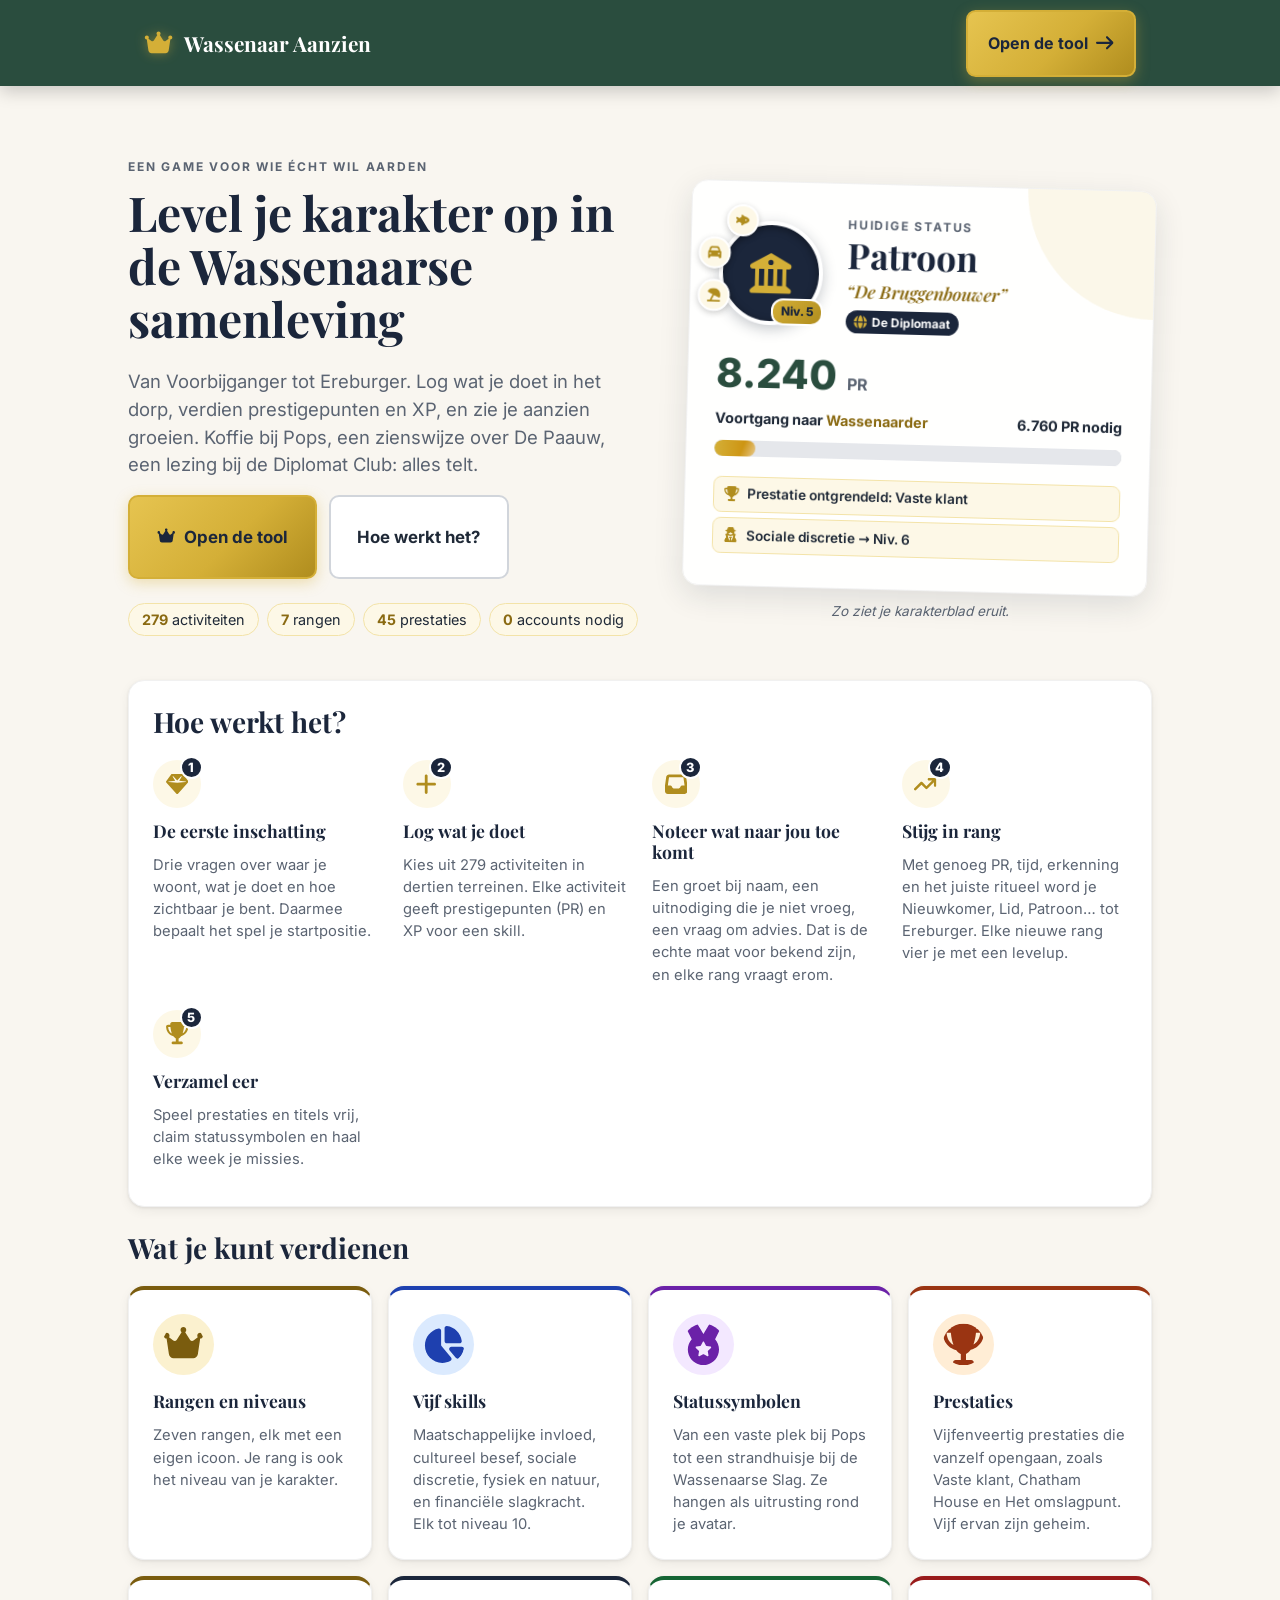
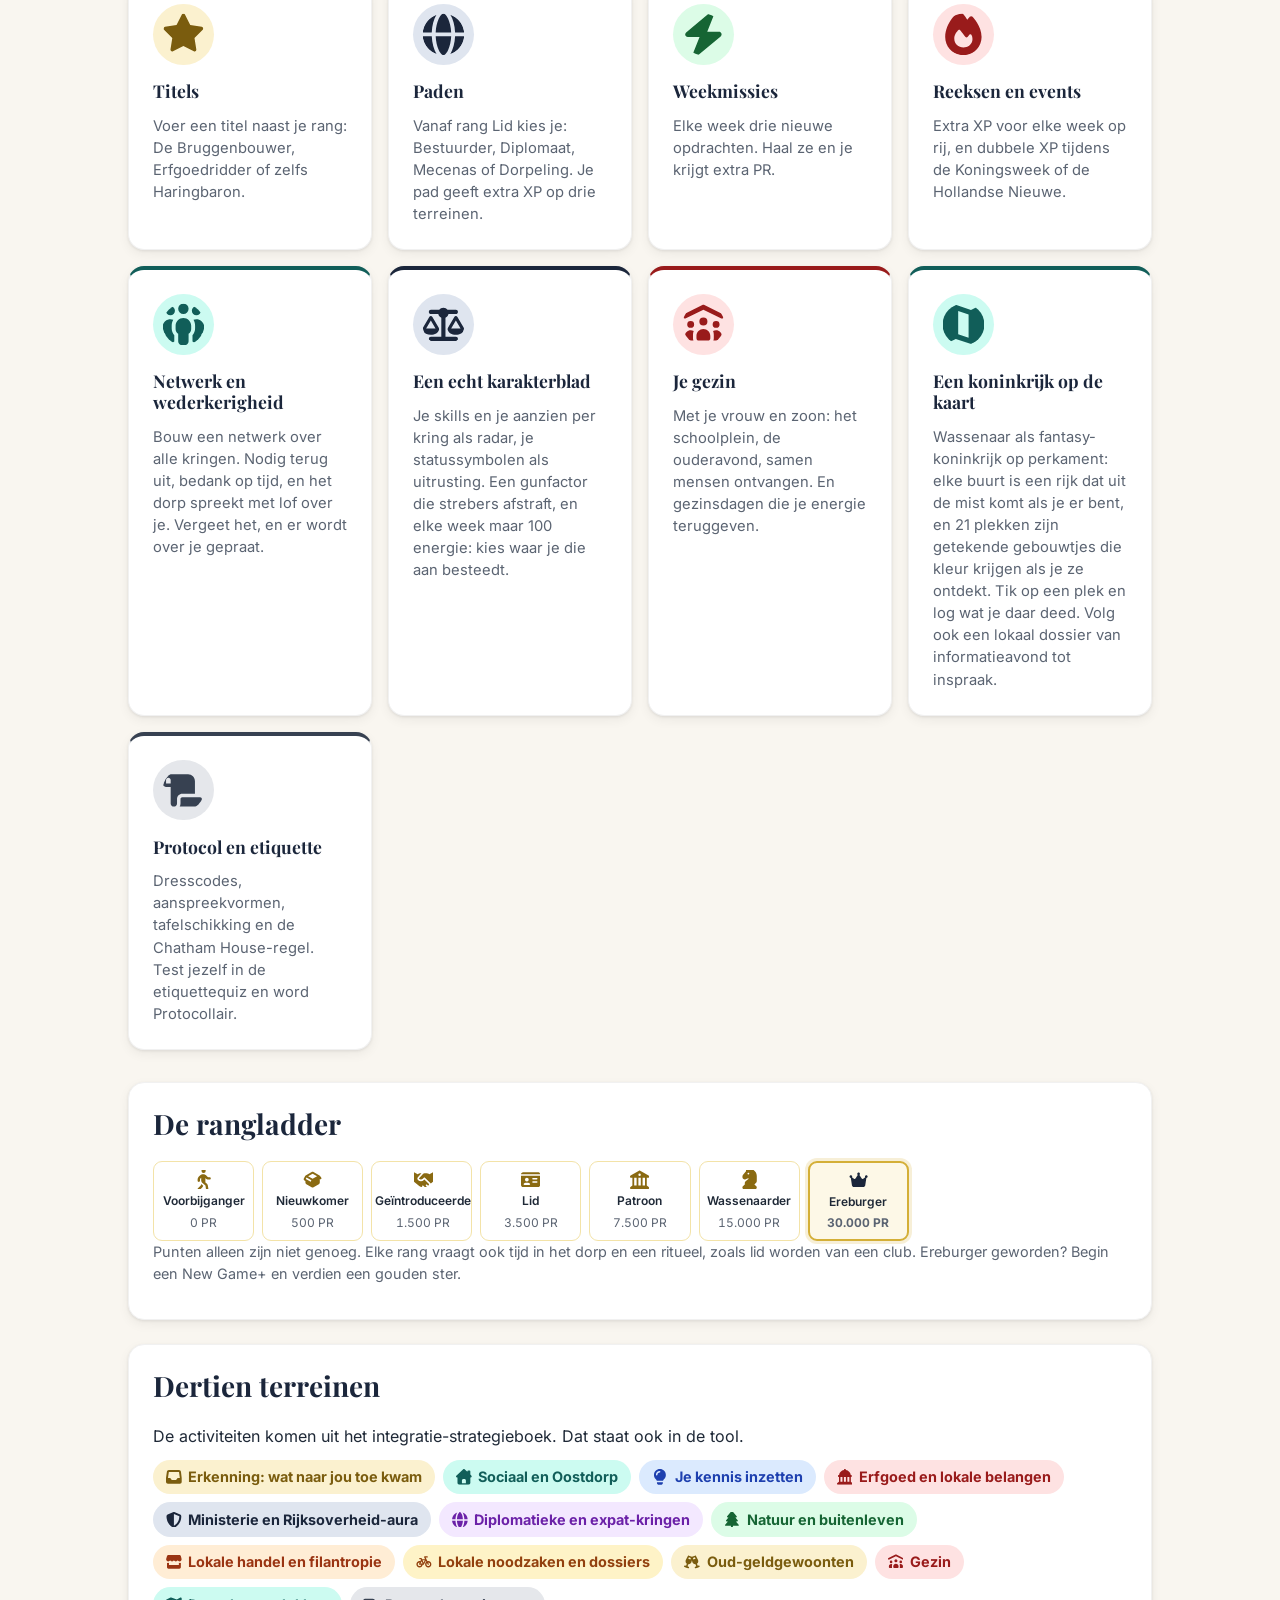
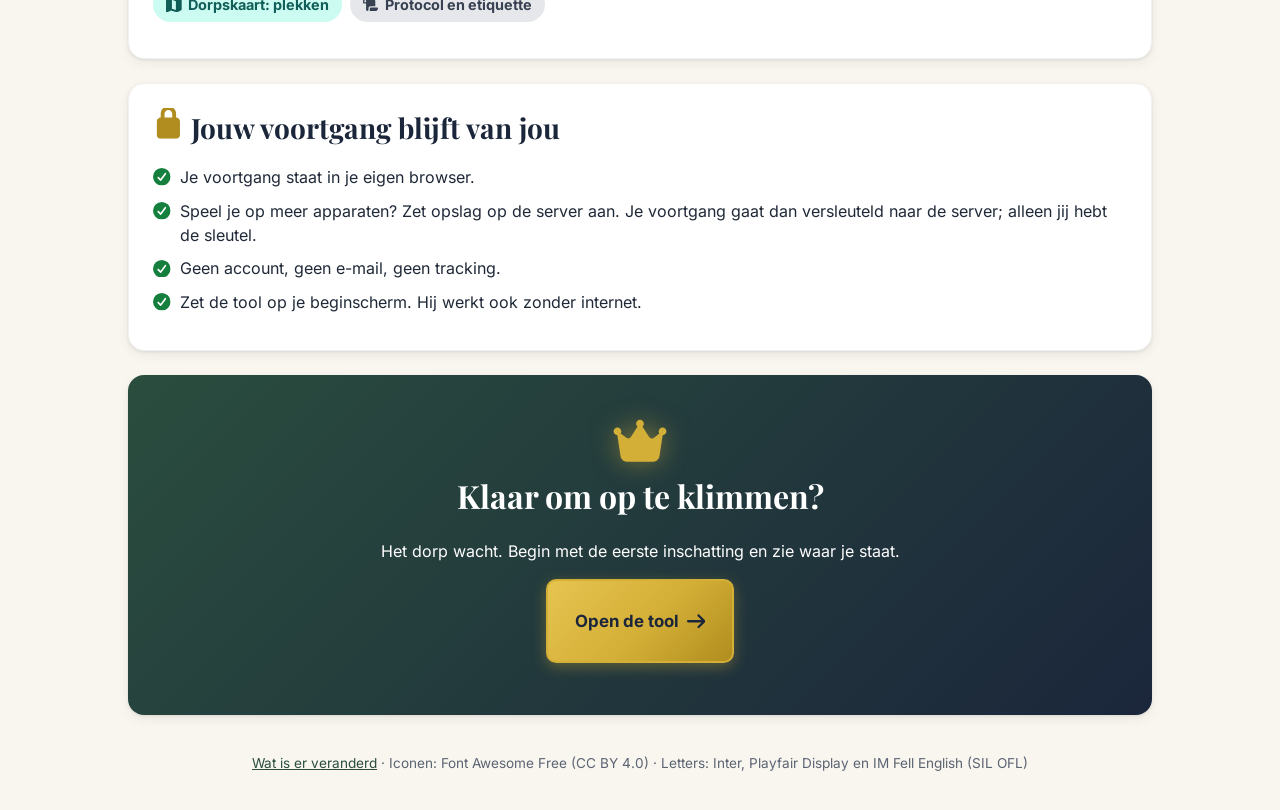
==== commit 50665359: "Versie 2.8: 130 nieuwe acties, kennis inzetten als neutrale categorie - Tien extra acties in elke ca" ====
--- a/index.html
+++ b/index.html
@@ -19,6 +19,7 @@
 <div id="aanzien" class="landing" lang="nl">
   <!-- Iconen: Font Awesome Free (fontawesome.com), CC BY 4.0 -->
   <svg class="sprite" aria-hidden="true" focusable="false">
+    <symbol id="az-i-lightbulb" viewBox="0 0 384 512"><path d="M292.9 384c7.3-22.3 21.9-42.5 38.4-59.9 32.7-34.4 52.7-80.9 52.7-132.1 0-106-86-192-192-192S0 86 0 192c0 51.2 20 97.7 52.7 132.1 16.5 17.4 31.2 37.6 38.4 59.9l201.7 0zM288 432l-192 0 0 16c0 44.2 35.8 80 80 80l32 0c44.2 0 80-35.8 80-80l0-16zM184 112c-39.8 0-72 32.2-72 72 0 13.3-10.7 24-24 24s-24-10.7-24-24c0-66.3 53.7-120 120-120 13.3 0 24 10.7 24 24s-10.7 24-24 24z"/></symbol>
     <symbol id="az-i-arrow-right" viewBox="0 0 512 512"><path d="M502.6 278.6c12.5-12.5 12.5-32.8 0-45.3l-160-160c-12.5-12.5-32.8-12.5-45.3 0s-12.5 32.8 0 45.3L402.7 224 32 224c-17.7 0-32 14.3-32 32s14.3 32 32 32l370.7 0-105.4 105.4c-12.5 12.5-12.5 32.8 0 45.3s32.8 12.5 45.3 0l160-160z"/></symbol>
     <symbol id="az-i-arrow-trend-up" viewBox="0 0 576 512"><path d="M384 160c-17.7 0-32-14.3-32-32s14.3-32 32-32l160 0c17.7 0 32 14.3 32 32l0 160c0 17.7-14.3 32-32 32s-32-14.3-32-32l0-82.7-169.4 169.4c-12.5 12.5-32.8 12.5-45.3 0L192 269.3 54.6 406.6c-12.5 12.5-32.8 12.5-45.3 0s-12.5-32.8 0-45.3l160-160c12.5-12.5 32.8-12.5 45.3 0L320 306.7 466.7 160 384 160z"/></symbol>
     <symbol id="az-i-bicycle" viewBox="0 0 640 512"><path d="M331.7 43.3C336 36.3 343.7 32 352 32l104 0c13.3 0 24 10.7 24 24s-10.7 24-24 24l-65.6 0 72.2 148.4c10.7-2.9 21.9-4.4 33.4-4.4 70.7 0 128 57.3 128 128s-57.3 128-128 128-128-57.3-128-128c0-42 20.2-79.2 51.4-102.6l-20.4-41.9-73.5 147c-2.3 4.8-6.3 8.8-11.4 11.2-.6 .3-1.2 .5-1.8 .7-2.9 1.1-5.9 1.6-8.9 1.5L271 368c-7.9 63.1-61.7 112-127 112-70.7 0-128-57.3-128-128S73.3 224 144 224c10.8 0 21.2 1.3 31.2 3.8l28.5-56.9-11.5-26.9-40.2 0c-13.3 0-24-10.7-24-24s10.7-24 24-24l56 0c9.6 0 18.3 5.7 22.1 14.5l14.3 33.5 123.7 0-37.7-77.5c-3.6-7.4-3.2-16.2 1.2-23.2zM228.5 228.7l-45.6 91.3 84.8 0-39.1-91.3zM305.7 287l47.5-95-88.2 0 40.7 95zm168.7 75.5l-29.7-61c-12.8 13-20.7 30.8-20.7 50.5 0 39.8 32.2 72 72 72s72-32.2 72-72-32.2-72-72-72c-2.7 0-5.5 .2-8.1 .5l29.7 61c5.8 11.9 .8 26.3-11.1 32.1s-26.3 .8-32.1-11.1zM149.2 368c-20.2 0-33.4-21.3-24.3-39.4l24.2-48.5c-1.7-.1-3.4-.2-5.1-.2-39.8 0-72 32.2-72 72s32.2 72 72 72c34.3 0 62.9-23.9 70.2-56l-65 0z"/></symbol>
@@ -30,7 +31,6 @@
     <symbol id="az-i-chart-pie" viewBox="0 0 576 512"><path d="M512.4 240l-176 0c-17.7 0-32-14.3-32-32l0-176c0-17.7 14.4-32.2 31.9-29.9 107 14.2 191.8 99 206 206 2.3 17.5-12.2 31.9-29.9 31.9zM222.6 37.2c18.1-3.8 33.8 11 33.8 29.5l0 197.3c0 5.6 2 11 5.5 15.3L394 438.7c11.7 14.1 9.2 35.4-6.9 44.1-34.1 18.6-73.2 29.2-114.7 29.2-132.5 0-240-107.5-240-240 0-115.5 81.5-211.9 190.2-234.8zM477.8 288l64 0c18.5 0 33.3 15.7 29.5 33.8-10.2 48.4-35 91.4-69.6 124.2-12.3 11.7-31.6 9.2-42.4-3.9L374.9 340.4c-17.3-20.9-2.4-52.4 24.6-52.4l78.2 0z"/></symbol>
     <symbol id="az-i-chess-knight" viewBox="0 0 384 512"><path d="M192-32c106 0 192 86 192 192l0 133.5c0 17-6.8 33.2-18.7 45.2L320 384 370.8 434.7c8.5 8.5 13.2 20 13.2 32 0 25-20.3 45.2-45.2 45.3L45.3 512c-25 0-45.2-20.3-45.2-45.3 0-12 4.8-23.5 13.2-32L64 384 64 349.4c0-18.7 8.2-36.4 22.3-48.6l89.7-76.8-48 0-12.1 12.1c-12.7 12.7-30 19.9-48 19.9-37.5 0-67.9-30.4-67.9-67.9l0-8.7c0-22.8 8.2-44.9 23.1-62.3L96 32 96 0c0-17.7 14.3-32 32-32l64 0zM160 72a24 24 0 1 0 0 48 24 24 0 1 0 0-48z"/></symbol>
     <symbol id="az-i-circle-check" viewBox="0 0 512 512"><path d="M256 512a256 256 0 1 1 0-512 256 256 0 1 1 0 512zM374 145.7c-10.7-7.8-25.7-5.4-33.5 5.3L221.1 315.2 169 263.1c-9.4-9.4-24.6-9.4-33.9 0s-9.4 24.6 0 33.9l72 72c5 5 11.8 7.5 18.8 7s13.4-4.1 17.5-9.8L379.3 179.2c7.8-10.7 5.4-25.7-5.3-33.5z"/></symbol>
-    <symbol id="az-i-code" viewBox="0 0 576 512"><path d="M360.8 1.2c-17-4.9-34.7 5-39.6 22l-128 448c-4.9 17 5 34.7 22 39.6s34.7-5 39.6-22l128-448c4.9-17-5-34.7-22-39.6zm64.6 136.1c-12.5 12.5-12.5 32.8 0 45.3l73.4 73.4-73.4 73.4c-12.5 12.5-12.5 32.8 0 45.3s32.8 12.5 45.3 0l96-96c12.5-12.5 12.5-32.8 0-45.3l-96-96c-12.5-12.5-32.8-12.5-45.3 0zm-274.7 0c-12.5-12.5-32.8-12.5-45.3 0l-96 96c-12.5 12.5-12.5 32.8 0 45.3l96 96c12.5 12.5 32.8 12.5 45.3 0s12.5-32.8 0-45.3L77.3 256 150.6 182.6c12.5-12.5 12.5-32.8 0-45.3z"/></symbol>
     <symbol id="az-i-crown" viewBox="0 0 576 512"><path d="M313 87.2c9.2-7.3 15-18.6 15-31.2 0-22.1-17.9-40-40-40s-40 17.9-40 40c0 12.6 5.9 23.9 15 31.2L194.6 194.8c-10 15.7-31.3 19.6-46.2 8.4L88.9 158.7c4.5-6.4 7.1-14.3 7.1-22.7 0-22.1-17.9-40-40-40s-40 17.9-40 40c0 21.8 17.5 39.6 39.2 40L87.8 393.5c4.7 31.3 31.6 54.5 63.3 54.5l273.8 0c31.7 0 58.6-23.2 63.3-54.5L520.8 176c21.7-.4 39.2-18.2 39.2-40 0-22.1-17.9-40-40-40s-40 17.9-40 40c0 8.4 2.6 16.3 7.1 22.7l-59.4 44.6c-14.9 11.2-36.2 7.3-46.2-8.4L313 87.2z"/></symbol>
     <symbol id="az-i-fire" viewBox="0 0 448 512"><path d="M160.5-26.4c9.3-7.8 23-7.5 31.9 .9 12.3 11.6 23.3 24.4 33.9 37.4 13.5 16.5 29.7 38.3 45.3 64.2 5.2-6.8 10-12.8 14.2-17.9 1.1-1.3 2.2-2.7 3.3-4.1 7.9-9.8 17.7-22.1 30.8-22.1 13.4 0 22.8 11.9 30.8 22.1 1.3 1.7 2.6 3.3 3.9 4.8 10.3 12.4 24 30.3 37.7 52.4 27.2 43.9 55.6 106.4 55.6 176.6 0 123.7-100.3 224-224 224S0 411.7 0 288c0-91.1 41.1-170 80.5-225 19.9-27.7 39.7-49.9 54.6-65.1 8.2-8.4 16.5-16.7 25.5-24.2zM225.7 416c25.3 0 47.7-7 68.8-21 42.1-29.4 53.4-88.2 28.1-134.4-4.5-9-16-9.6-22.5-2l-25.2 29.3c-6.6 7.6-18.5 7.4-24.7-.5-17.3-22.1-49.1-62.4-65.3-83-5.4-6.9-15.2-8-21.5-1.9-18.3 17.8-51.5 56.8-51.5 104.3 0 68.6 50.6 109.2 113.7 109.2z"/></symbol>
     <symbol id="az-i-fish-fins" viewBox="0 0 576 512"><path d="M275.2 38.4c-10.6-8-25-8.5-36.3-1.5S222 57.3 224.6 70.3l9.7 48.6c-19.4 9-36.9 19.9-52.4 31.5-15.3 11.5-29 23.9-40.7 36.3L48.1 132.4c-12.5-7.3-28.4-5.3-38.7 4.9s-12.4 26-5.3 38.6L50 256 4.2 336.1c-7.2 12.6-5 28.4 5.3 38.6s26.1 12.2 38.7 4.9l93.1-54.3c11.8 12.3 25.4 24.8 40.7 36.3 15.5 11.6 33 22.5 52.4 31.5l-9.7 48.6c-2.6 13 3.1 26.3 14.3 33.3s25.6 6.5 36.3-1.5l77.6-58.2c54.9-4 101.5-27 137.2-53.8 39.2-29.4 67.2-64.7 81.6-89.5 5.8-9.9 5.8-22.2 0-32.1-14.4-24.8-42.5-60.1-81.6-89.5-35.8-26.8-82.3-49.8-137.2-53.8L275.2 38.4zM384 256a32 32 0 1 1 64 0 32 32 0 1 1 -64 0z"/></symbol>
@@ -75,7 +75,7 @@
           <a class="knop knop-licht knop-groot" href="#hoe">Hoe werkt het?</a>
         </p>
         <ul class="feitjes">
-          <li><strong>149</strong> activiteiten</li>
+          <li><strong>279</strong> activiteiten</li>
           <li><strong>7</strong> rangen</li>
           <li><strong>45</strong> prestaties</li>
           <li><strong>0</strong> accounts nodig</li>
@@ -126,7 +126,7 @@
         <li>
           <span class="stap-icoon"><svg class="icoon" aria-hidden="true" focusable="false"><use href="#az-i-plus"/></svg></span>
           <h3>Log wat je doet</h3>
-          <p>Kies uit 149 activiteiten in dertien terreinen. Elke activiteit geeft prestigepunten (PR) en XP voor een skill.</p>
+          <p>Kies uit 279 activiteiten in dertien terreinen. Elke activiteit geeft prestigepunten (PR) en XP voor een skill.</p>
         </li>
         <li>
           <span class="stap-icoon"><svg class="icoon" aria-hidden="true" focusable="false"><use href="#az-i-inbox"/></svg></span>
@@ -237,7 +237,7 @@
       <ul class="chips">
         <li class="cat-goud"><svg class="icoon" aria-hidden="true" focusable="false"><use href="#az-i-inbox"/></svg> Erkenning: wat naar jou toe kwam</li>
         <li class="cat-teal"><svg class="icoon" aria-hidden="true" focusable="false"><use href="#az-i-house-chimney"/></svg> Sociaal en Oostdorp</li>
-        <li class="cat-blauw"><svg class="icoon" aria-hidden="true" focusable="false"><use href="#az-i-code"/></svg> Civic tech en data</li>
+        <li class="cat-blauw"><svg class="icoon" aria-hidden="true" focusable="false"><use href="#az-i-lightbulb"/></svg> Je kennis inzetten</li>
         <li class="cat-rood"><svg class="icoon" aria-hidden="true" focusable="false"><use href="#az-i-landmark-dome"/></svg> Erfgoed en lokale belangen</li>
         <li class="cat-navy"><svg class="icoon" aria-hidden="true" focusable="false"><use href="#az-i-shield-halved"/></svg> Ministerie en Rijksoverheid-aura</li>
         <li class="cat-paars"><svg class="icoon" aria-hidden="true" focusable="false"><use href="#az-i-globe"/></svg> Diplomatieke en expat-kringen</li>
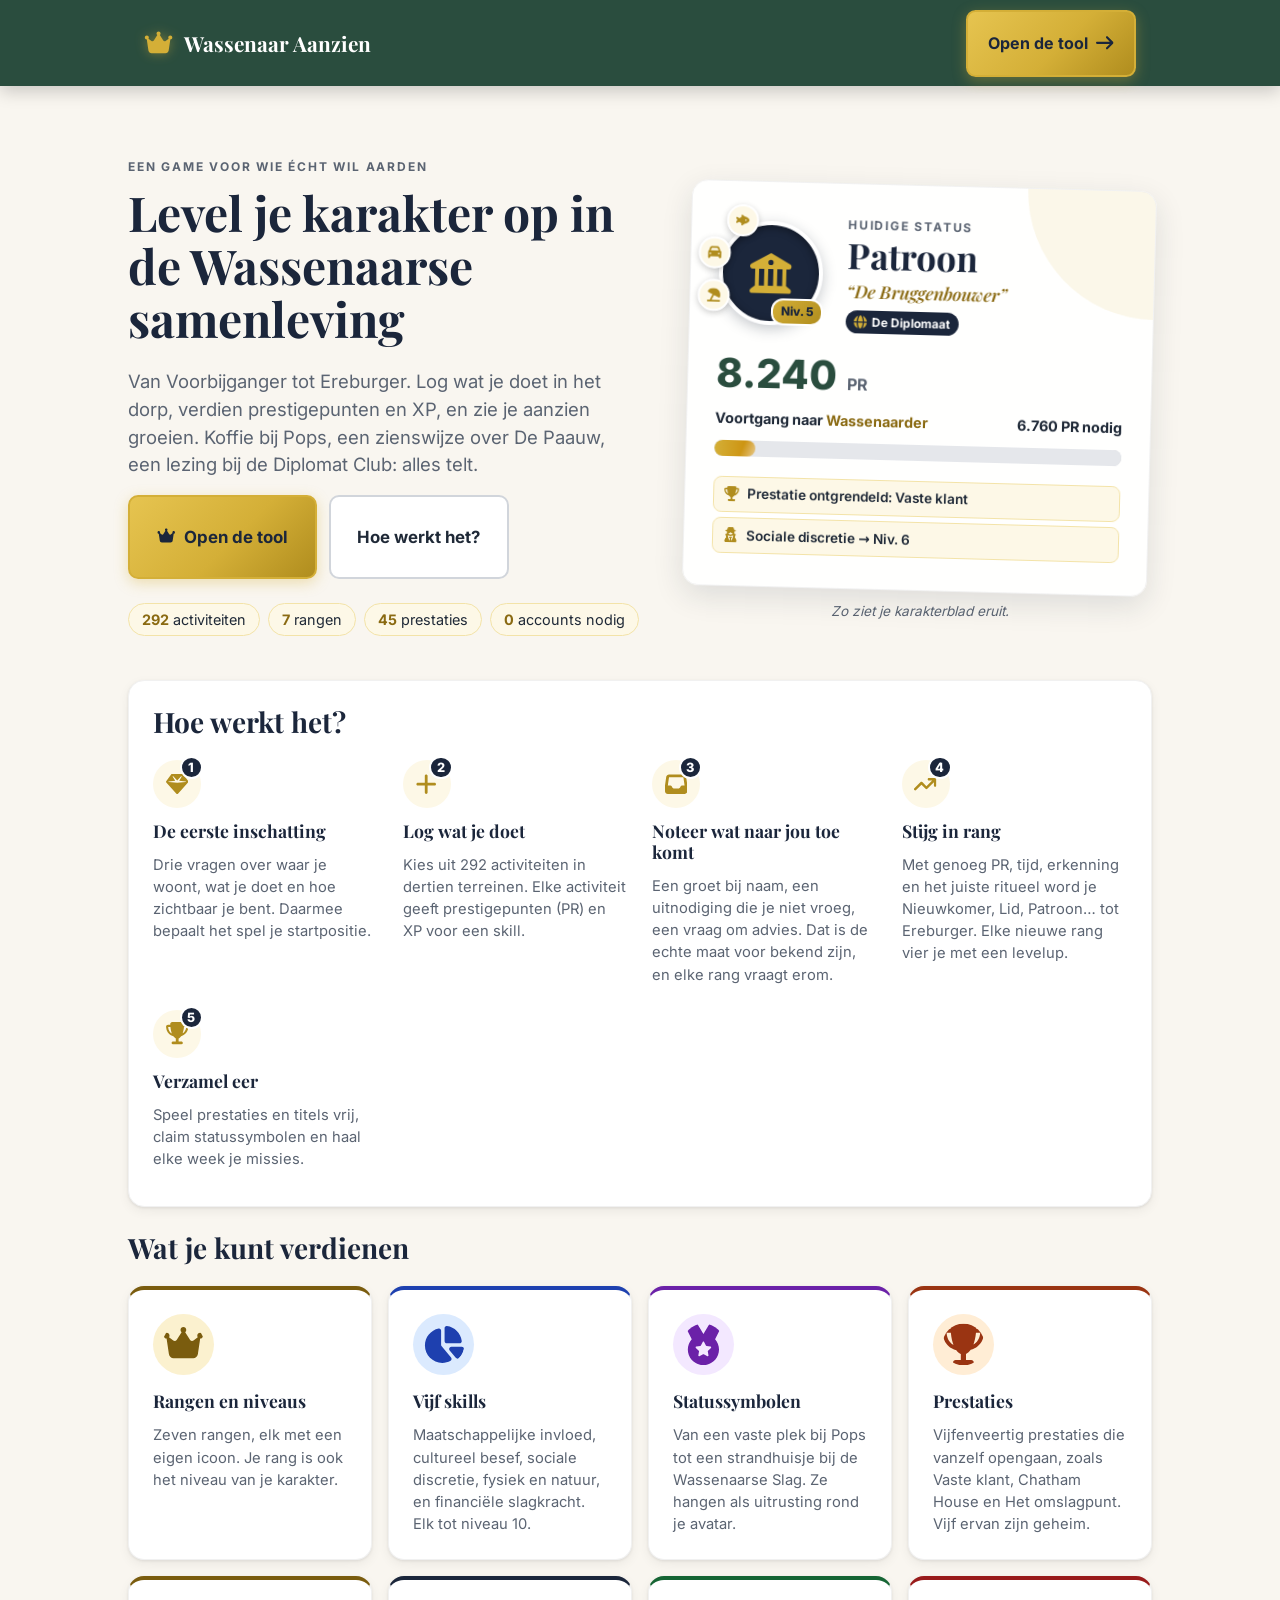
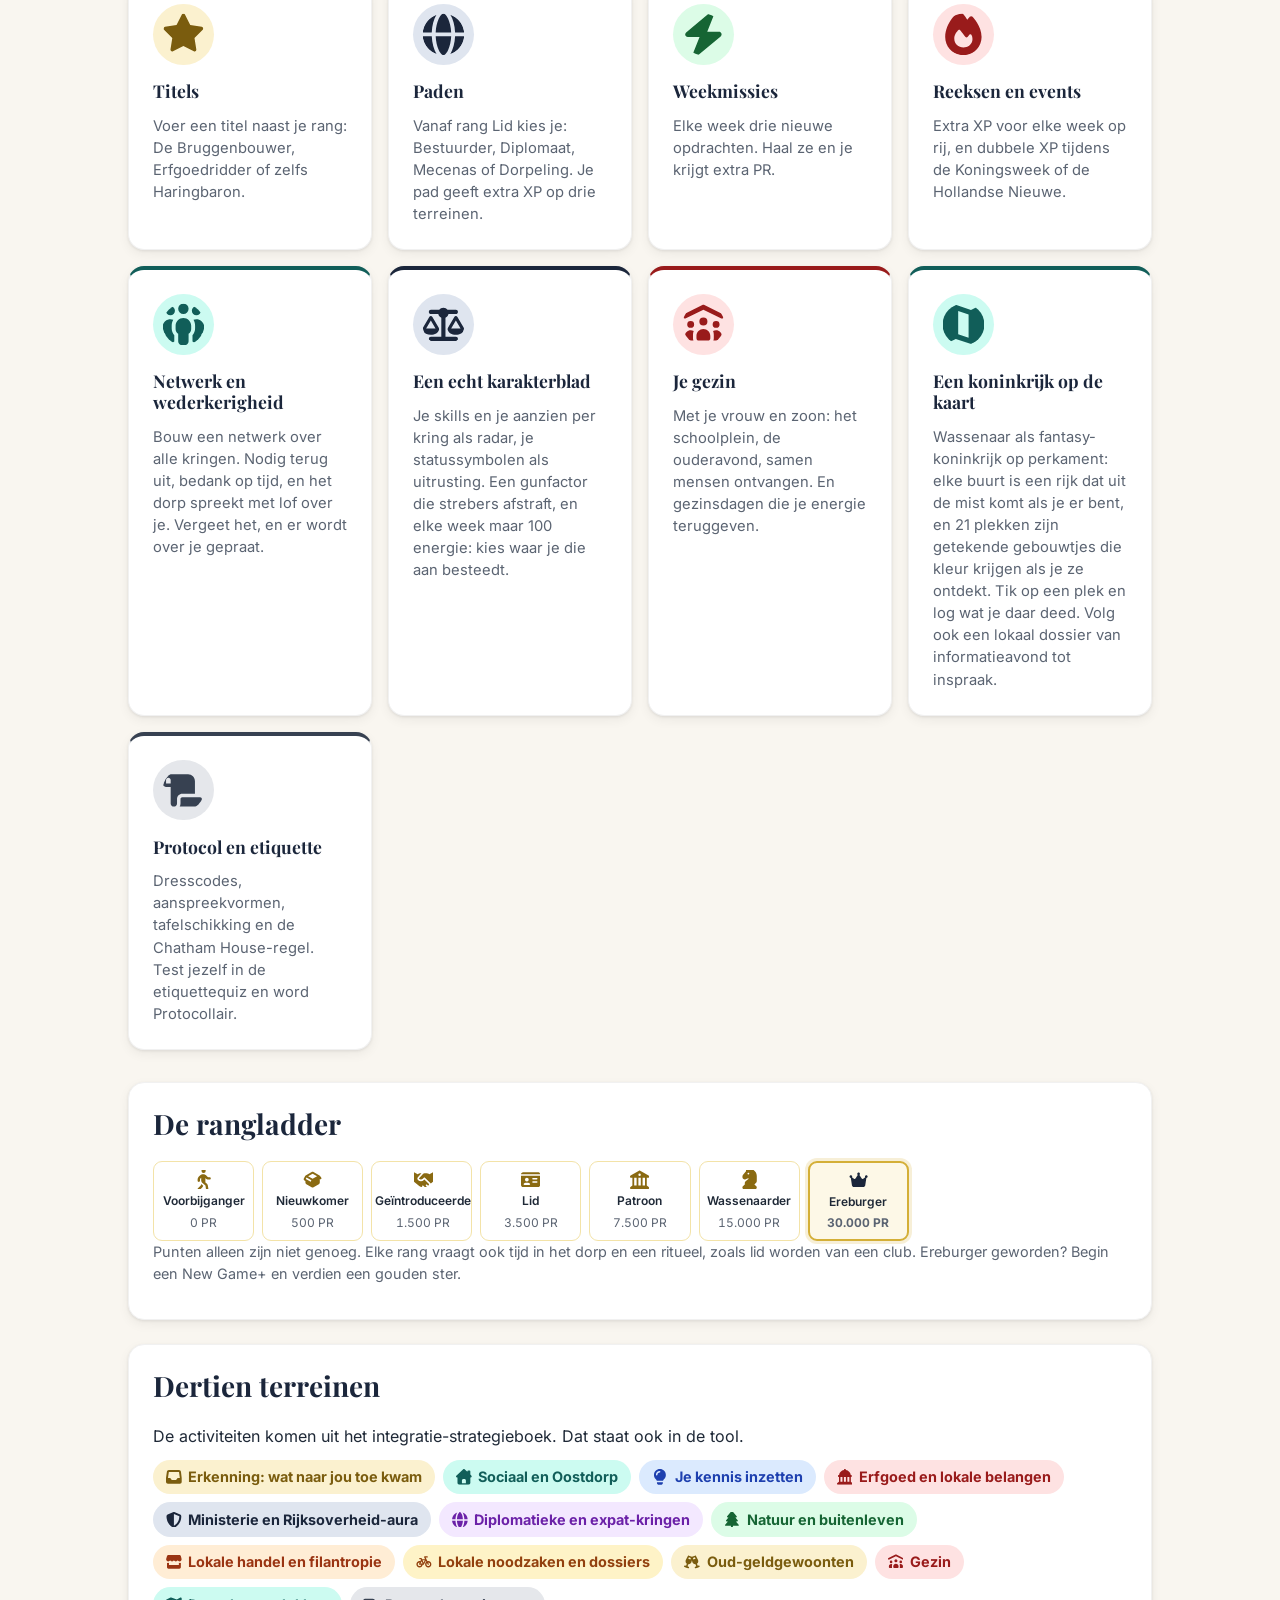
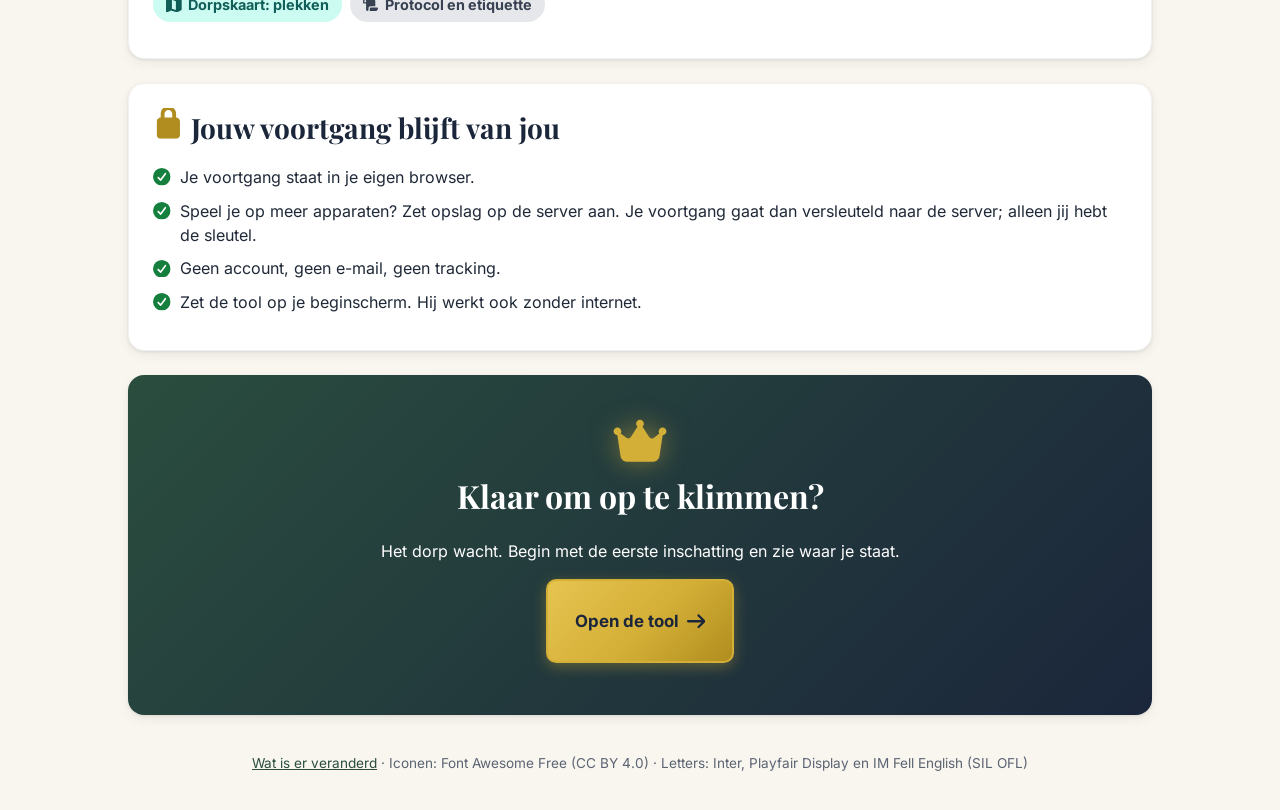
==== commit d55c5bd3: "Versie 2.8.1: Tennisclub Oude Eik en de Montessorischool - Acht acties voor Oude Eik en vijf voor de" ====
--- a/index.html
+++ b/index.html
@@ -75,7 +75,7 @@
           <a class="knop knop-licht knop-groot" href="#hoe">Hoe werkt het?</a>
         </p>
         <ul class="feitjes">
-          <li><strong>279</strong> activiteiten</li>
+          <li><strong>292</strong> activiteiten</li>
           <li><strong>7</strong> rangen</li>
           <li><strong>45</strong> prestaties</li>
           <li><strong>0</strong> accounts nodig</li>
@@ -126,7 +126,7 @@
         <li>
           <span class="stap-icoon"><svg class="icoon" aria-hidden="true" focusable="false"><use href="#az-i-plus"/></svg></span>
           <h3>Log wat je doet</h3>
-          <p>Kies uit 279 activiteiten in dertien terreinen. Elke activiteit geeft prestigepunten (PR) en XP voor een skill.</p>
+          <p>Kies uit 292 activiteiten in dertien terreinen. Elke activiteit geeft prestigepunten (PR) en XP voor een skill.</p>
         </li>
         <li>
           <span class="stap-icoon"><svg class="icoon" aria-hidden="true" focusable="false"><use href="#az-i-inbox"/></svg></span>
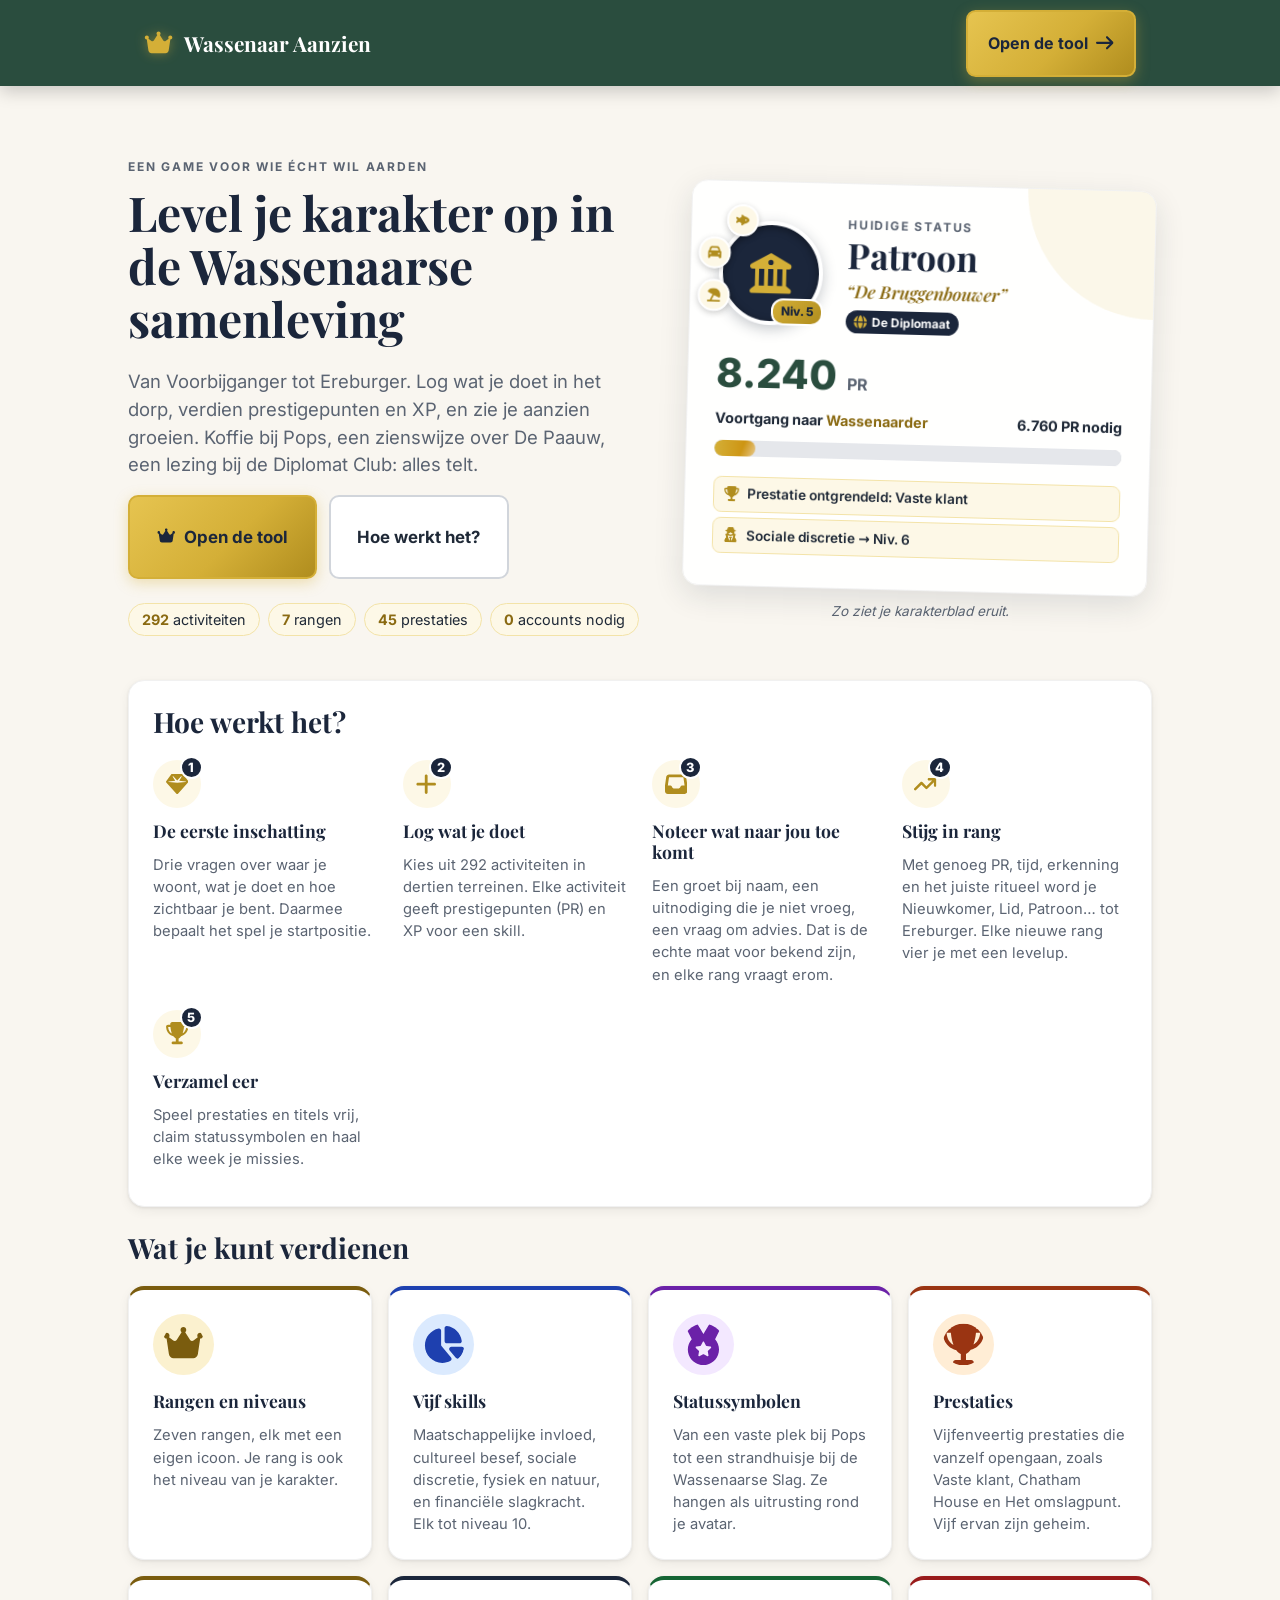
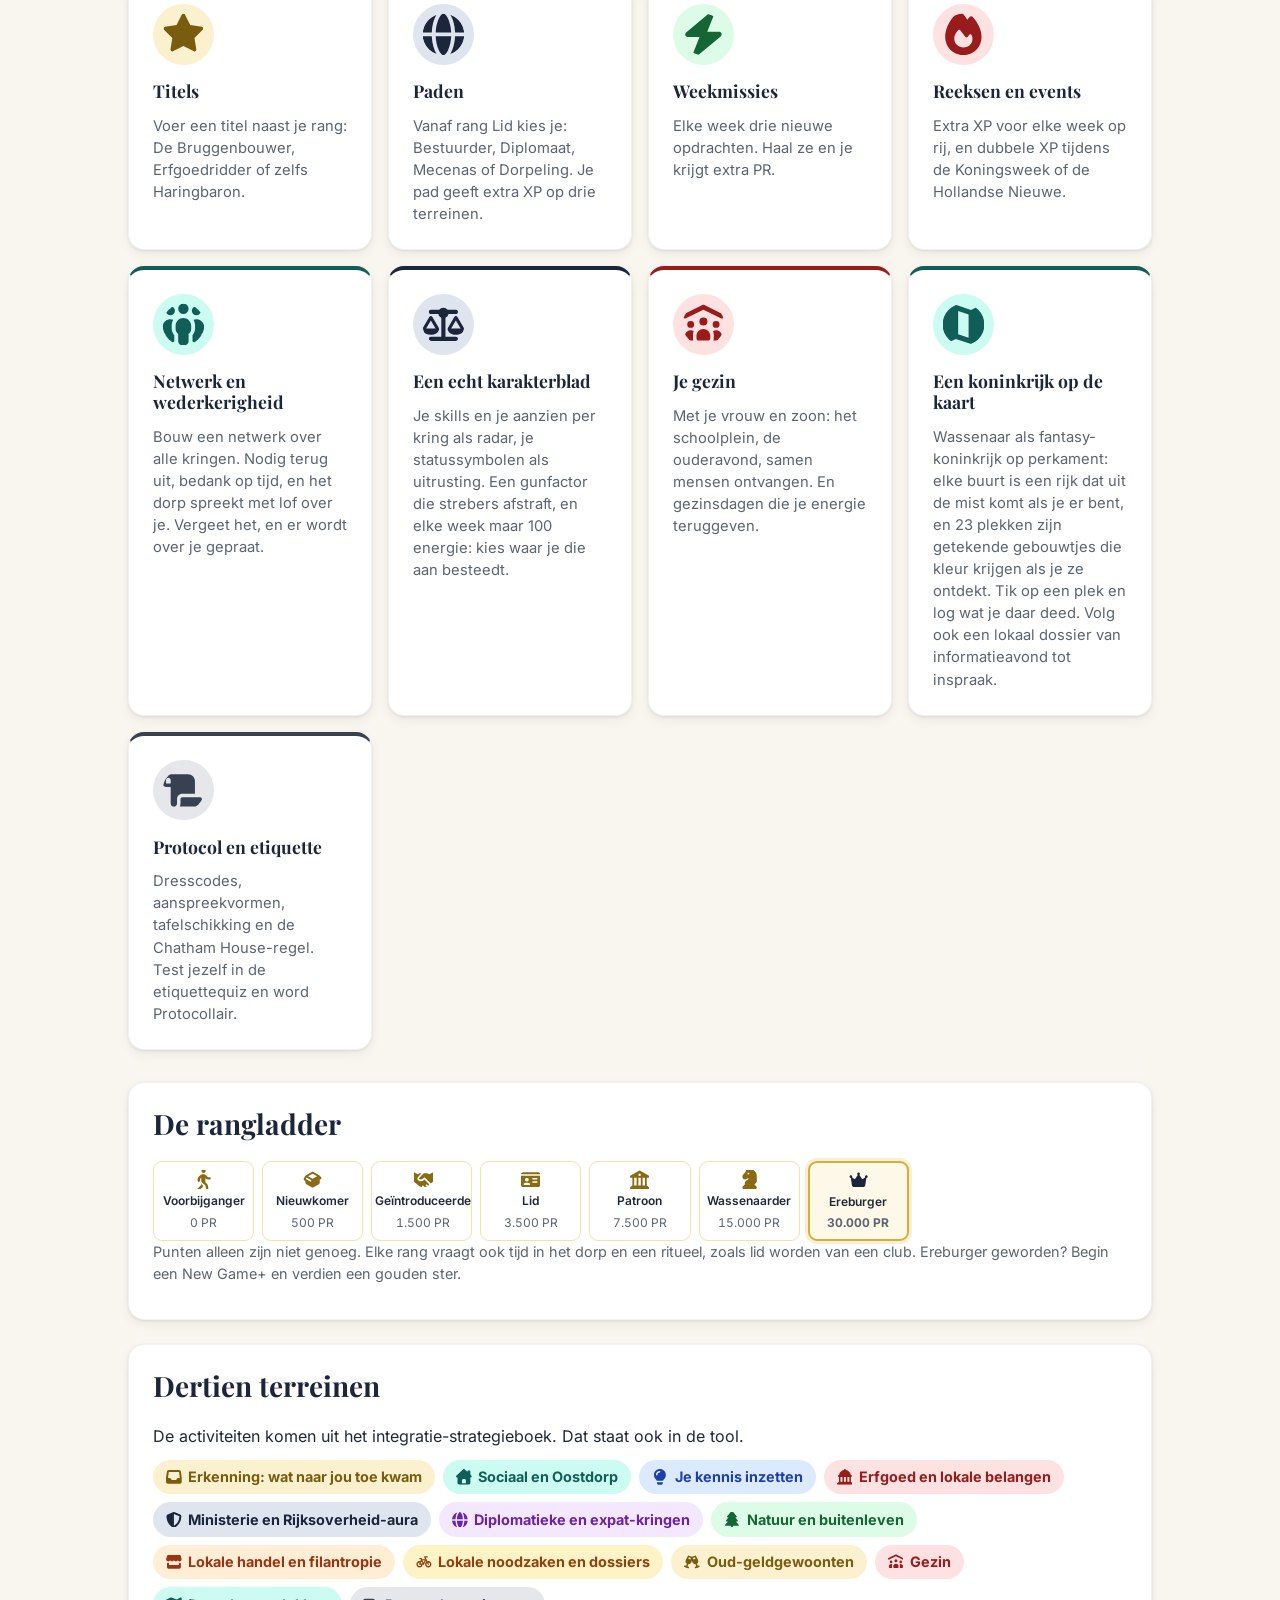
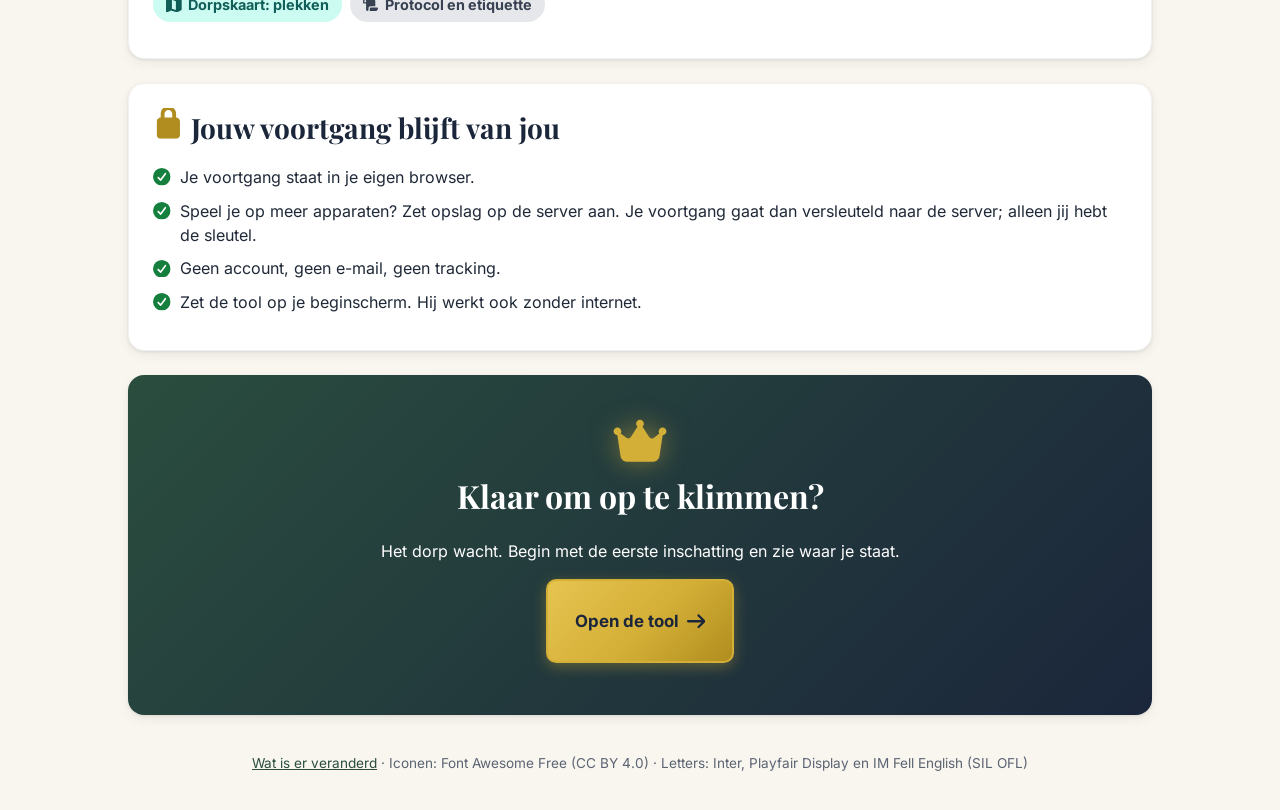
==== commit 5ac5dcb9: "Versie 2.8.2: school en tennisclub op de kaart, zonder naam - De school in het Centrum en de tennisc" ====
--- a/index.html
+++ b/index.html
@@ -207,7 +207,7 @@
         <li class="paneel cat-teal">
           <svg class="icoon kenmerk-icoon" aria-hidden="true" focusable="false"><use href="#az-i-map"/></svg>
           <h3>Een koninkrijk op de kaart</h3>
-          <p>Wassenaar als fantasy-koninkrijk op perkament: elke buurt is een rijk dat uit de mist komt als je er bent, en 21 plekken zijn getekende gebouwtjes die kleur krijgen als je ze ontdekt. Tik op een plek en log wat je daar deed. Volg ook een lokaal dossier van informatieavond tot inspraak.</p>
+          <p>Wassenaar als fantasy-koninkrijk op perkament: elke buurt is een rijk dat uit de mist komt als je er bent, en 23 plekken zijn getekende gebouwtjes die kleur krijgen als je ze ontdekt. Tik op een plek en log wat je daar deed. Volg ook een lokaal dossier van informatieavond tot inspraak.</p>
         </li>
         <li class="paneel cat-zilver">
           <svg class="icoon kenmerk-icoon" aria-hidden="true" focusable="false"><use href="#az-i-scroll"/></svg>
--- a/app.css
+++ b/app.css
@@ -2540,6 +2540,18 @@
 #aanzien .lm-vlag { fill: var(--lm-vlag); }
 #aanzien .lm-donker { fill: var(--lm-inkt); }
 
+#aanzien .pin-lijf .lm-krijt {
+  fill: none;
+  stroke: var(--lm-muur);
+  stroke-width: 1.2;
+}
+
+#aanzien .pin-lijf .lm-net {
+  fill: none;
+  stroke-width: 2;
+  stroke-dasharray: 1 1.5;
+}
+
 #aanzien .lm-lijn,
 #aanzien .lm-zuil,
 #aanzien .lm-stam {
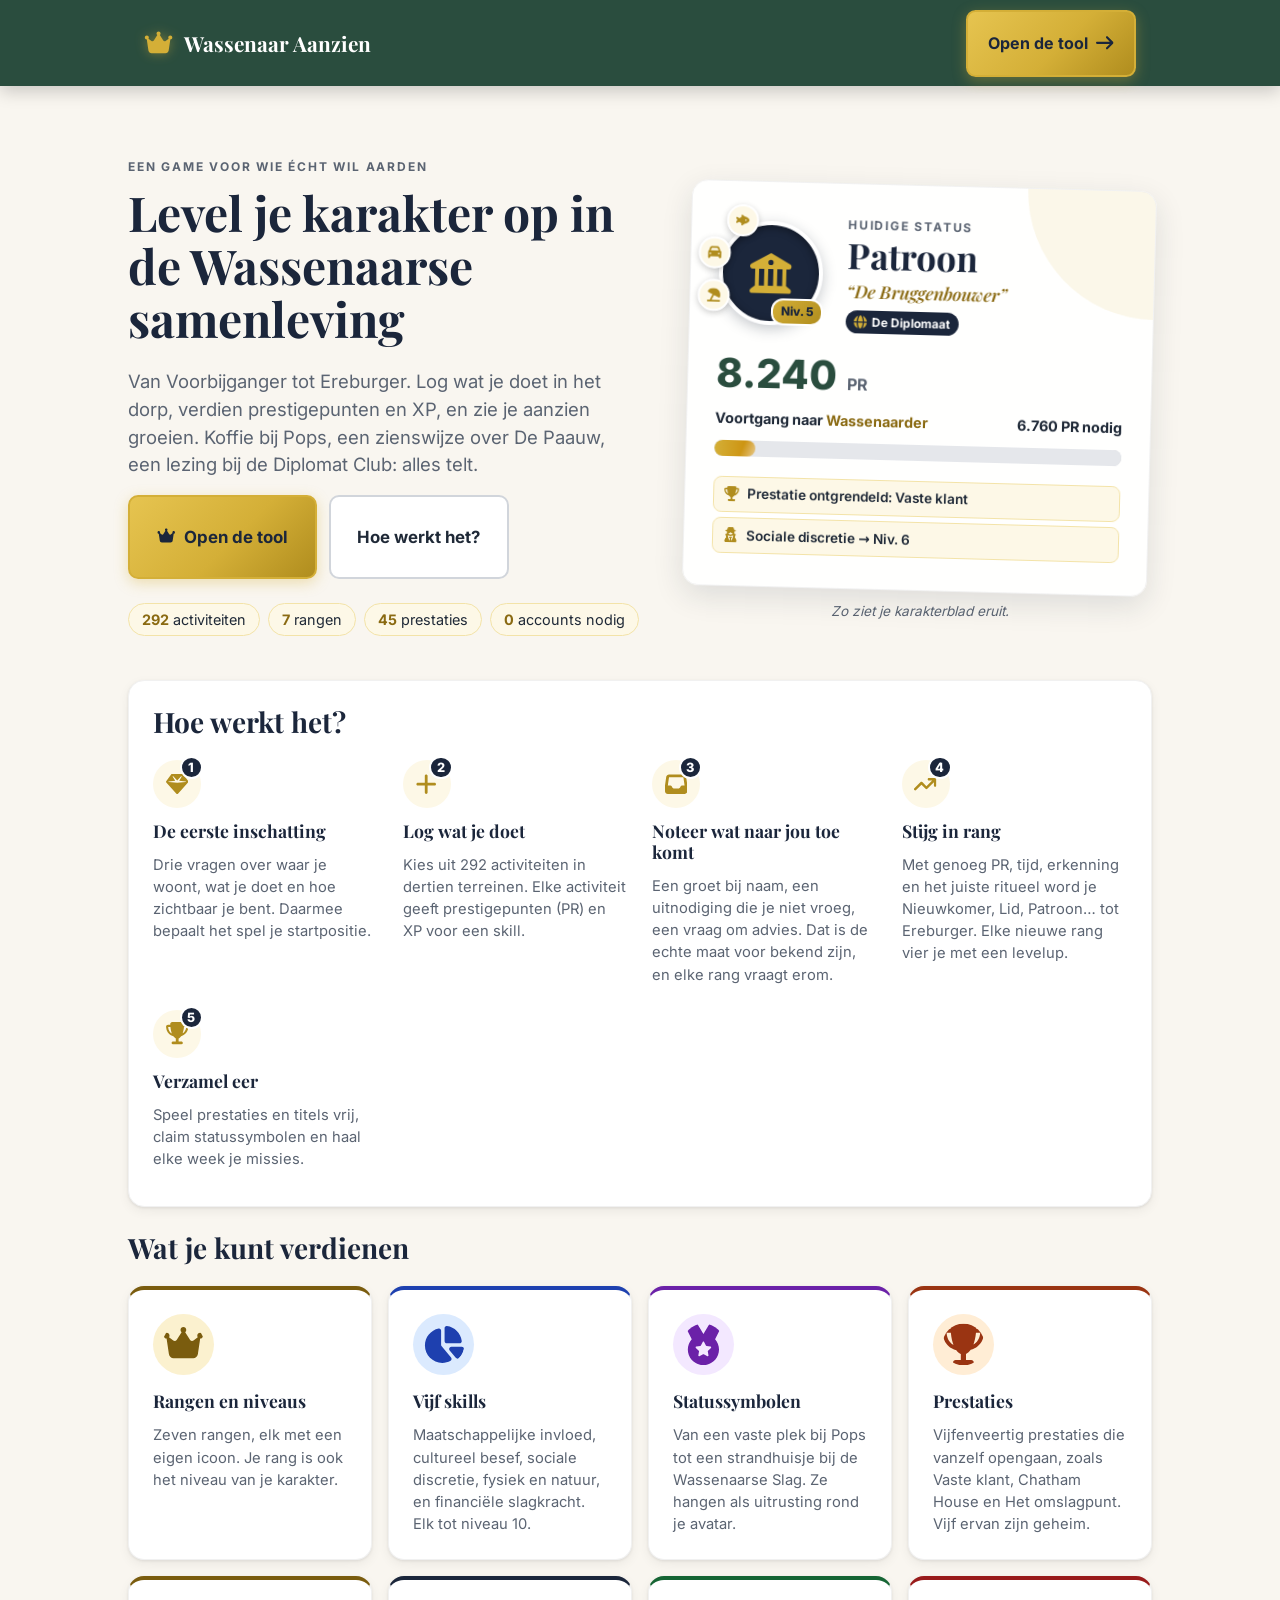
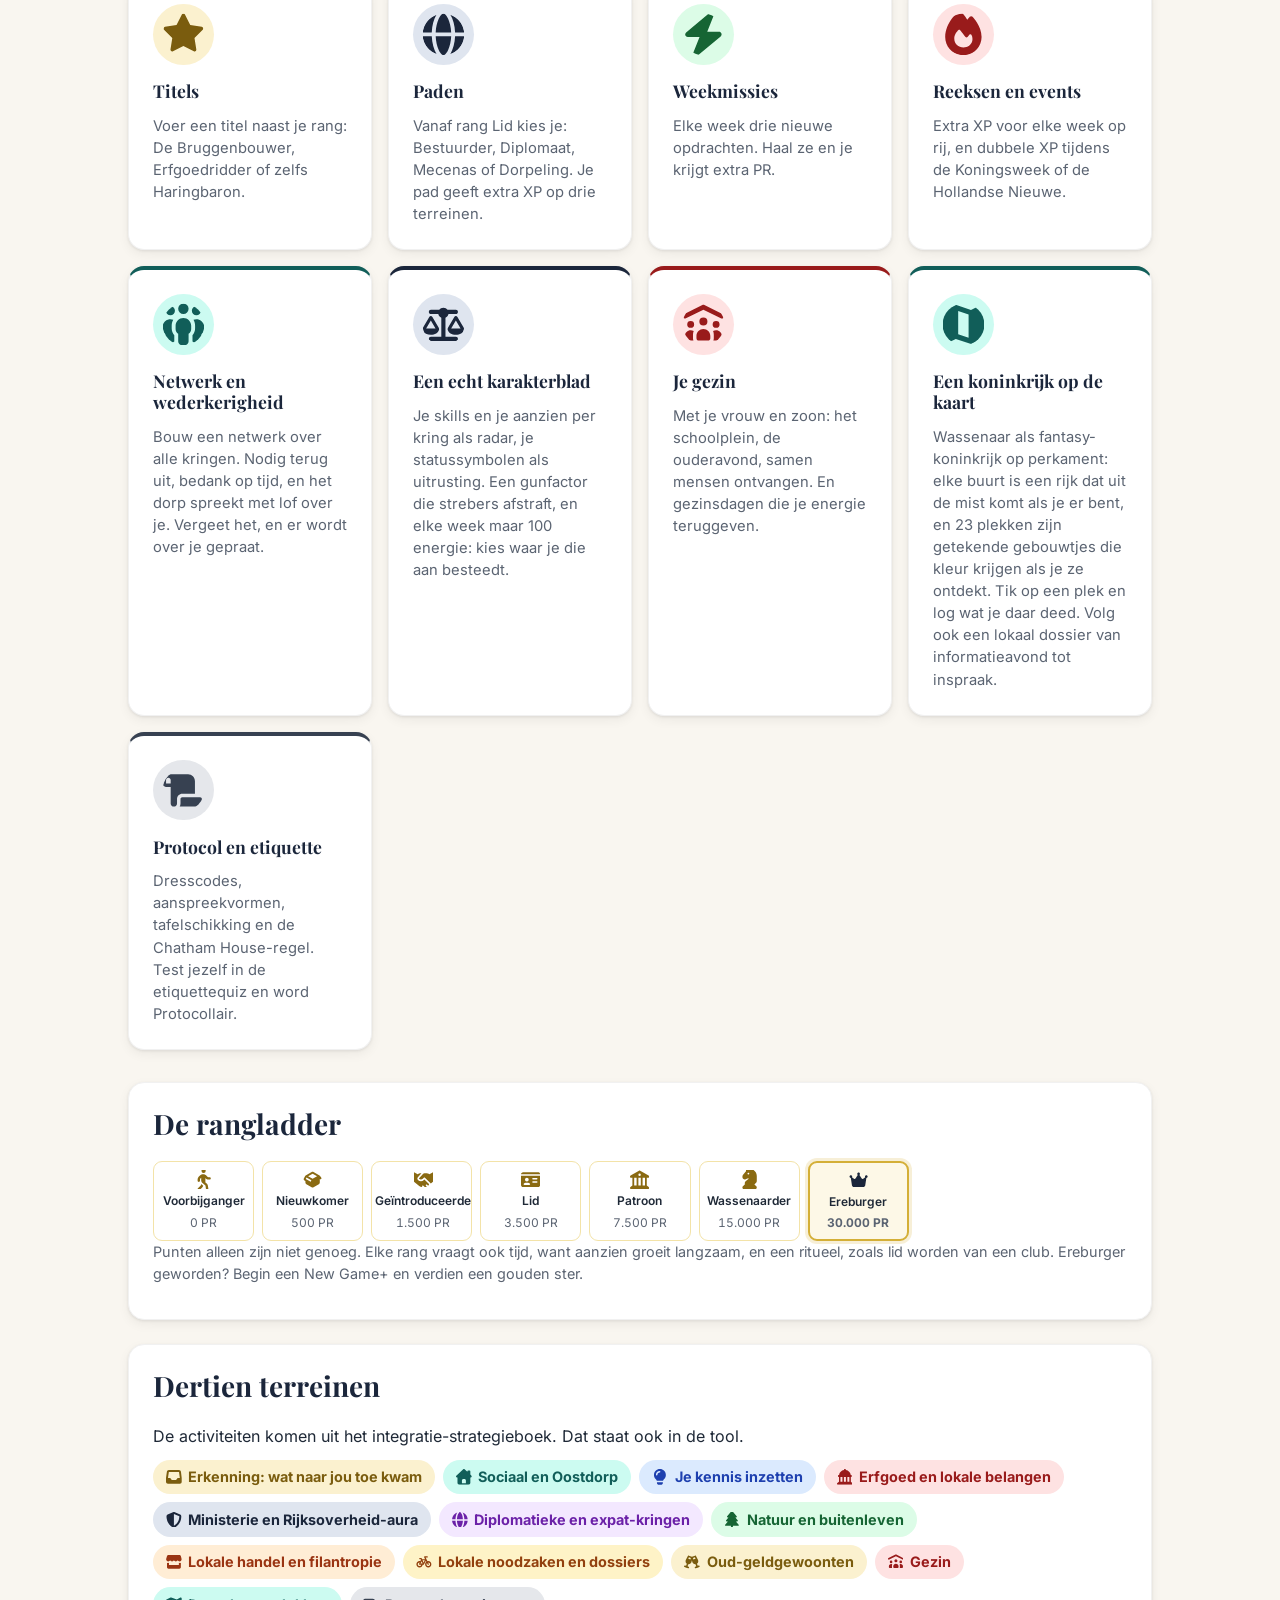
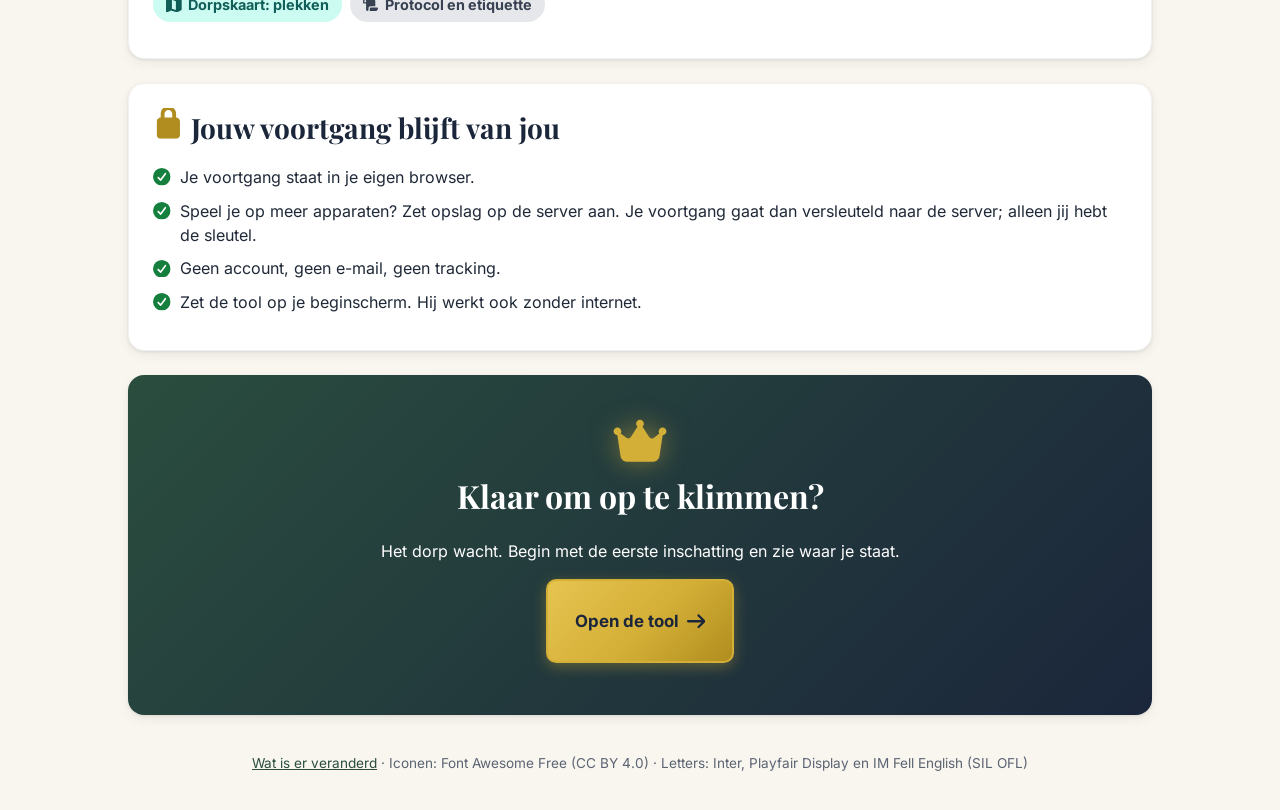
==== commit c83ad48e: "Versie 2.8.3: tijd voor een rang anders verwoord Niet meer "dagen in het dorp" maar "dagen bewust aa" ====
--- a/index.html
+++ b/index.html
@@ -228,7 +228,7 @@
         <li class="gehaald"><svg class="icoon" aria-hidden="true" focusable="false"><use href="#az-i-chess-knight"/></svg><span class="ladder-naam">Wassenaarder</span><span class="ladder-min">15.000 PR</span></li>
         <li class="nu"><svg class="icoon" aria-hidden="true" focusable="false"><use href="#az-i-crown"/></svg><span class="ladder-naam">Ereburger</span><span class="ladder-min">30.000 PR</span></li>
       </ol>
-      <p class="zacht">Punten alleen zijn niet genoeg. Elke rang vraagt ook tijd in het dorp en een ritueel, zoals lid worden van een club. Ereburger geworden? Begin een New Game+ en verdien een gouden ster.</p>
+      <p class="zacht">Punten alleen zijn niet genoeg. Elke rang vraagt ook tijd, want aanzien groeit langzaam, en een ritueel, zoals lid worden van een club. Ereburger geworden? Begin een New Game+ en verdien een gouden ster.</p>
     </section>
 
     <section class="paneel" aria-labelledby="terreinen-kop">
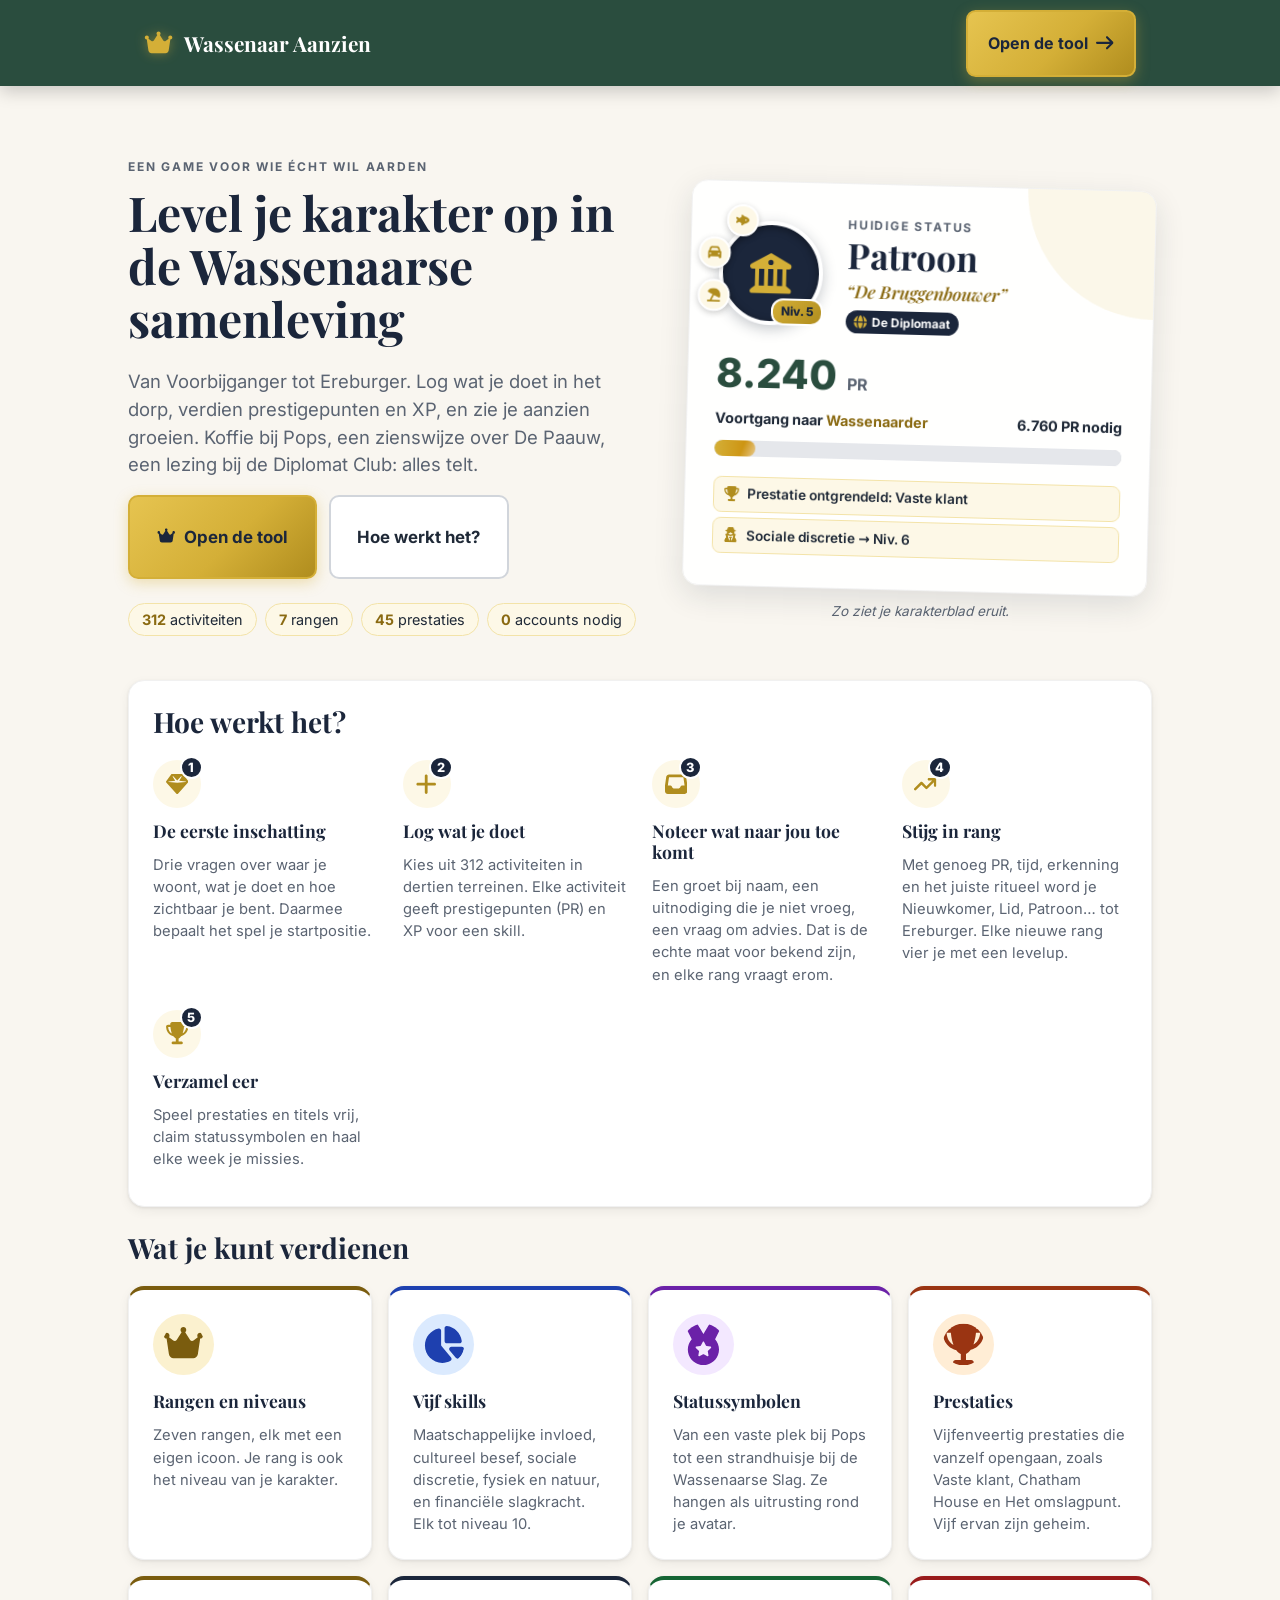
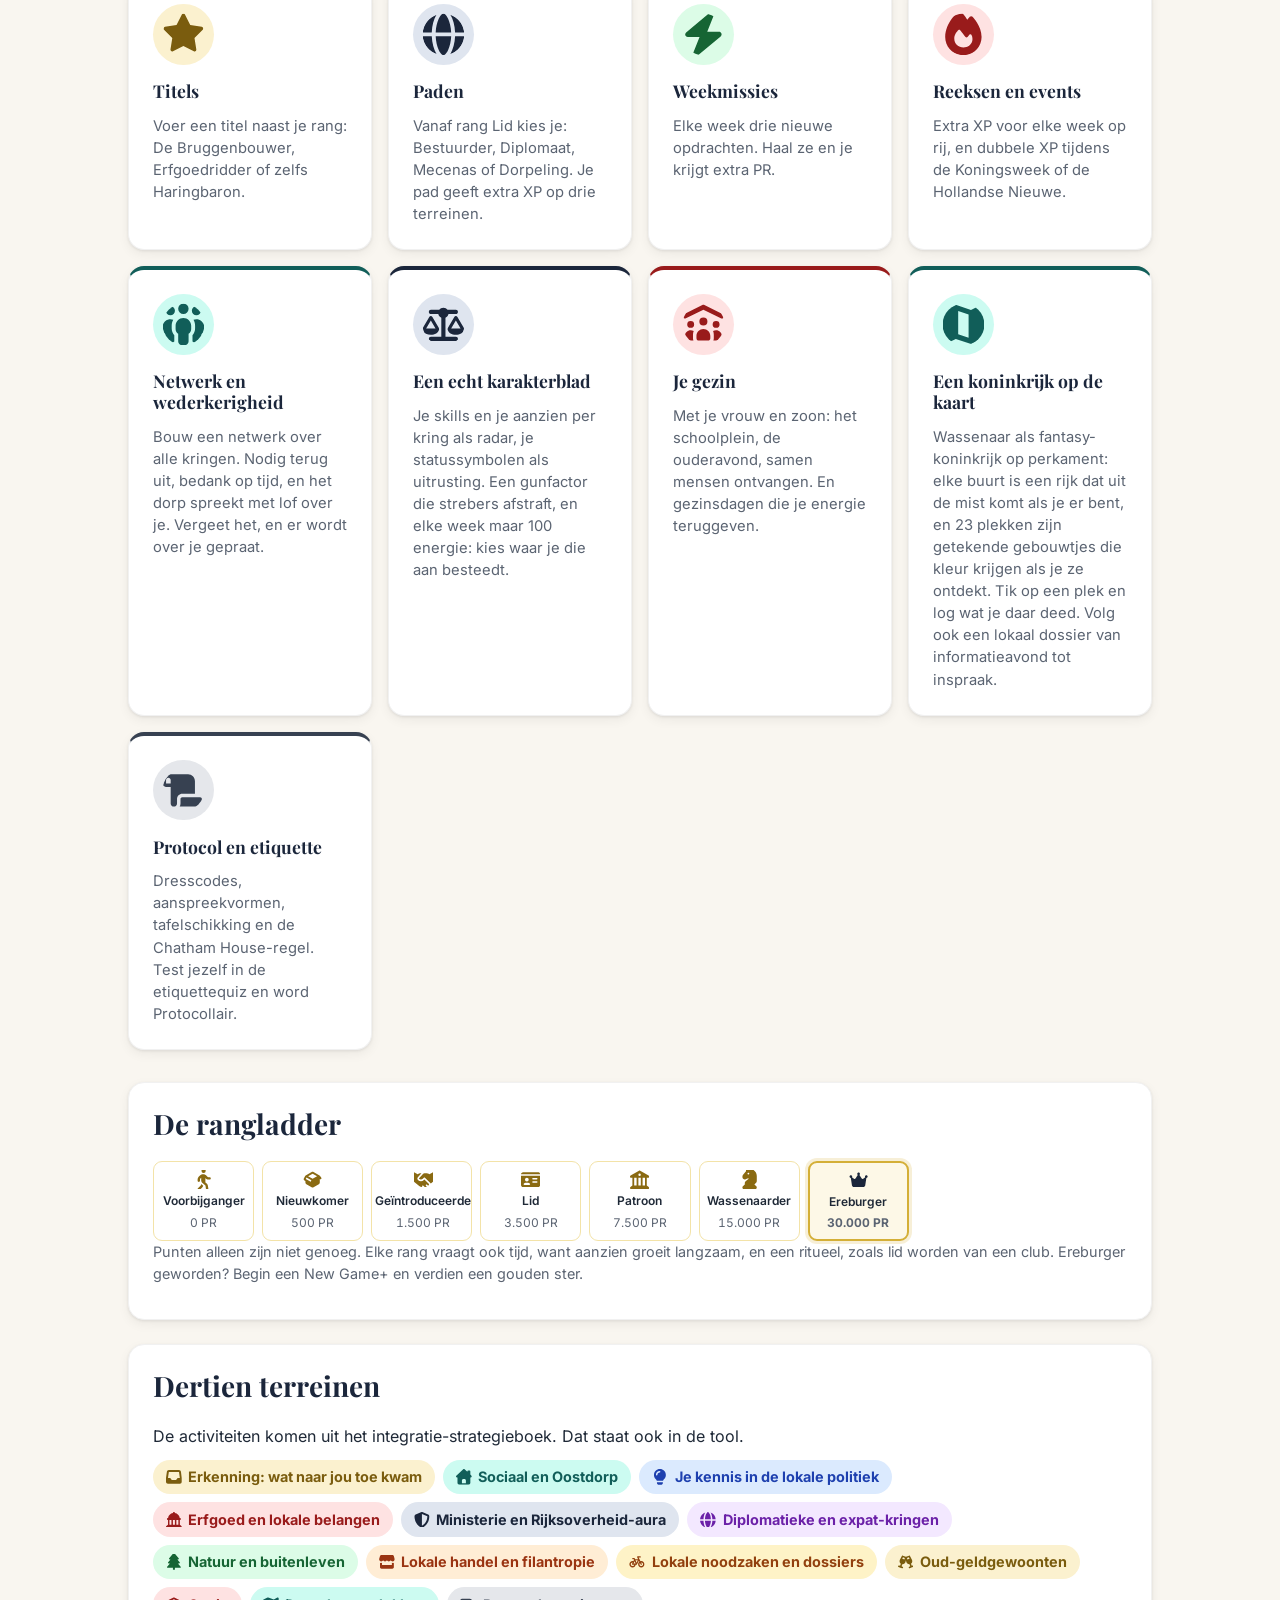
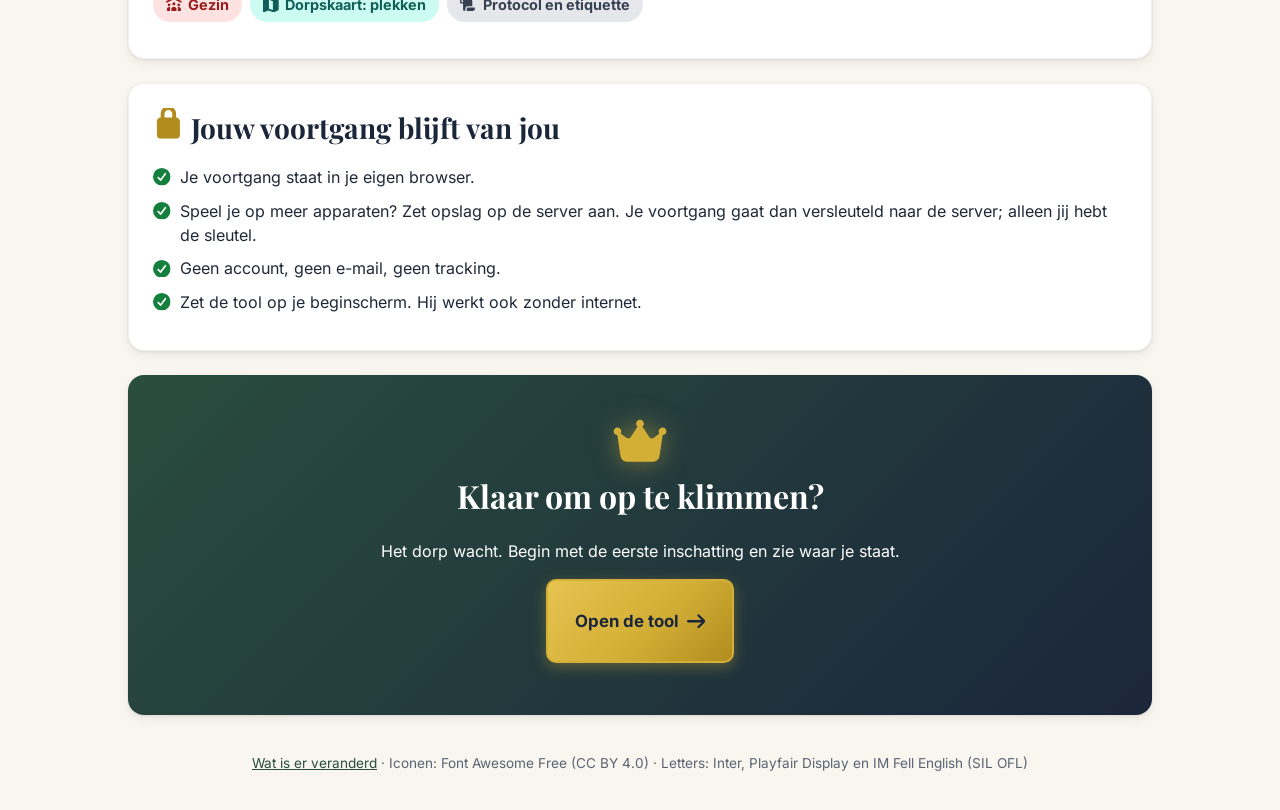
==== commit 32b1d366: "Versie 2.8.4: kennis in de lokale politiek, grotere ministeriële acties - Je kennis inzetten heet nu" ====
--- a/index.html
+++ b/index.html
@@ -75,7 +75,7 @@
           <a class="knop knop-licht knop-groot" href="#hoe">Hoe werkt het?</a>
         </p>
         <ul class="feitjes">
-          <li><strong>292</strong> activiteiten</li>
+          <li><strong>312</strong> activiteiten</li>
           <li><strong>7</strong> rangen</li>
           <li><strong>45</strong> prestaties</li>
           <li><strong>0</strong> accounts nodig</li>
@@ -126,7 +126,7 @@
         <li>
           <span class="stap-icoon"><svg class="icoon" aria-hidden="true" focusable="false"><use href="#az-i-plus"/></svg></span>
           <h3>Log wat je doet</h3>
-          <p>Kies uit 292 activiteiten in dertien terreinen. Elke activiteit geeft prestigepunten (PR) en XP voor een skill.</p>
+          <p>Kies uit 312 activiteiten in dertien terreinen. Elke activiteit geeft prestigepunten (PR) en XP voor een skill.</p>
         </li>
         <li>
           <span class="stap-icoon"><svg class="icoon" aria-hidden="true" focusable="false"><use href="#az-i-inbox"/></svg></span>
@@ -237,7 +237,7 @@
       <ul class="chips">
         <li class="cat-goud"><svg class="icoon" aria-hidden="true" focusable="false"><use href="#az-i-inbox"/></svg> Erkenning: wat naar jou toe kwam</li>
         <li class="cat-teal"><svg class="icoon" aria-hidden="true" focusable="false"><use href="#az-i-house-chimney"/></svg> Sociaal en Oostdorp</li>
-        <li class="cat-blauw"><svg class="icoon" aria-hidden="true" focusable="false"><use href="#az-i-lightbulb"/></svg> Je kennis inzetten</li>
+        <li class="cat-blauw"><svg class="icoon" aria-hidden="true" focusable="false"><use href="#az-i-lightbulb"/></svg> Je kennis in de lokale politiek</li>
         <li class="cat-rood"><svg class="icoon" aria-hidden="true" focusable="false"><use href="#az-i-landmark-dome"/></svg> Erfgoed en lokale belangen</li>
         <li class="cat-navy"><svg class="icoon" aria-hidden="true" focusable="false"><use href="#az-i-shield-halved"/></svg> Ministerie en Rijksoverheid-aura</li>
         <li class="cat-paars"><svg class="icoon" aria-hidden="true" focusable="false"><use href="#az-i-globe"/></svg> Diplomatieke en expat-kringen</li>
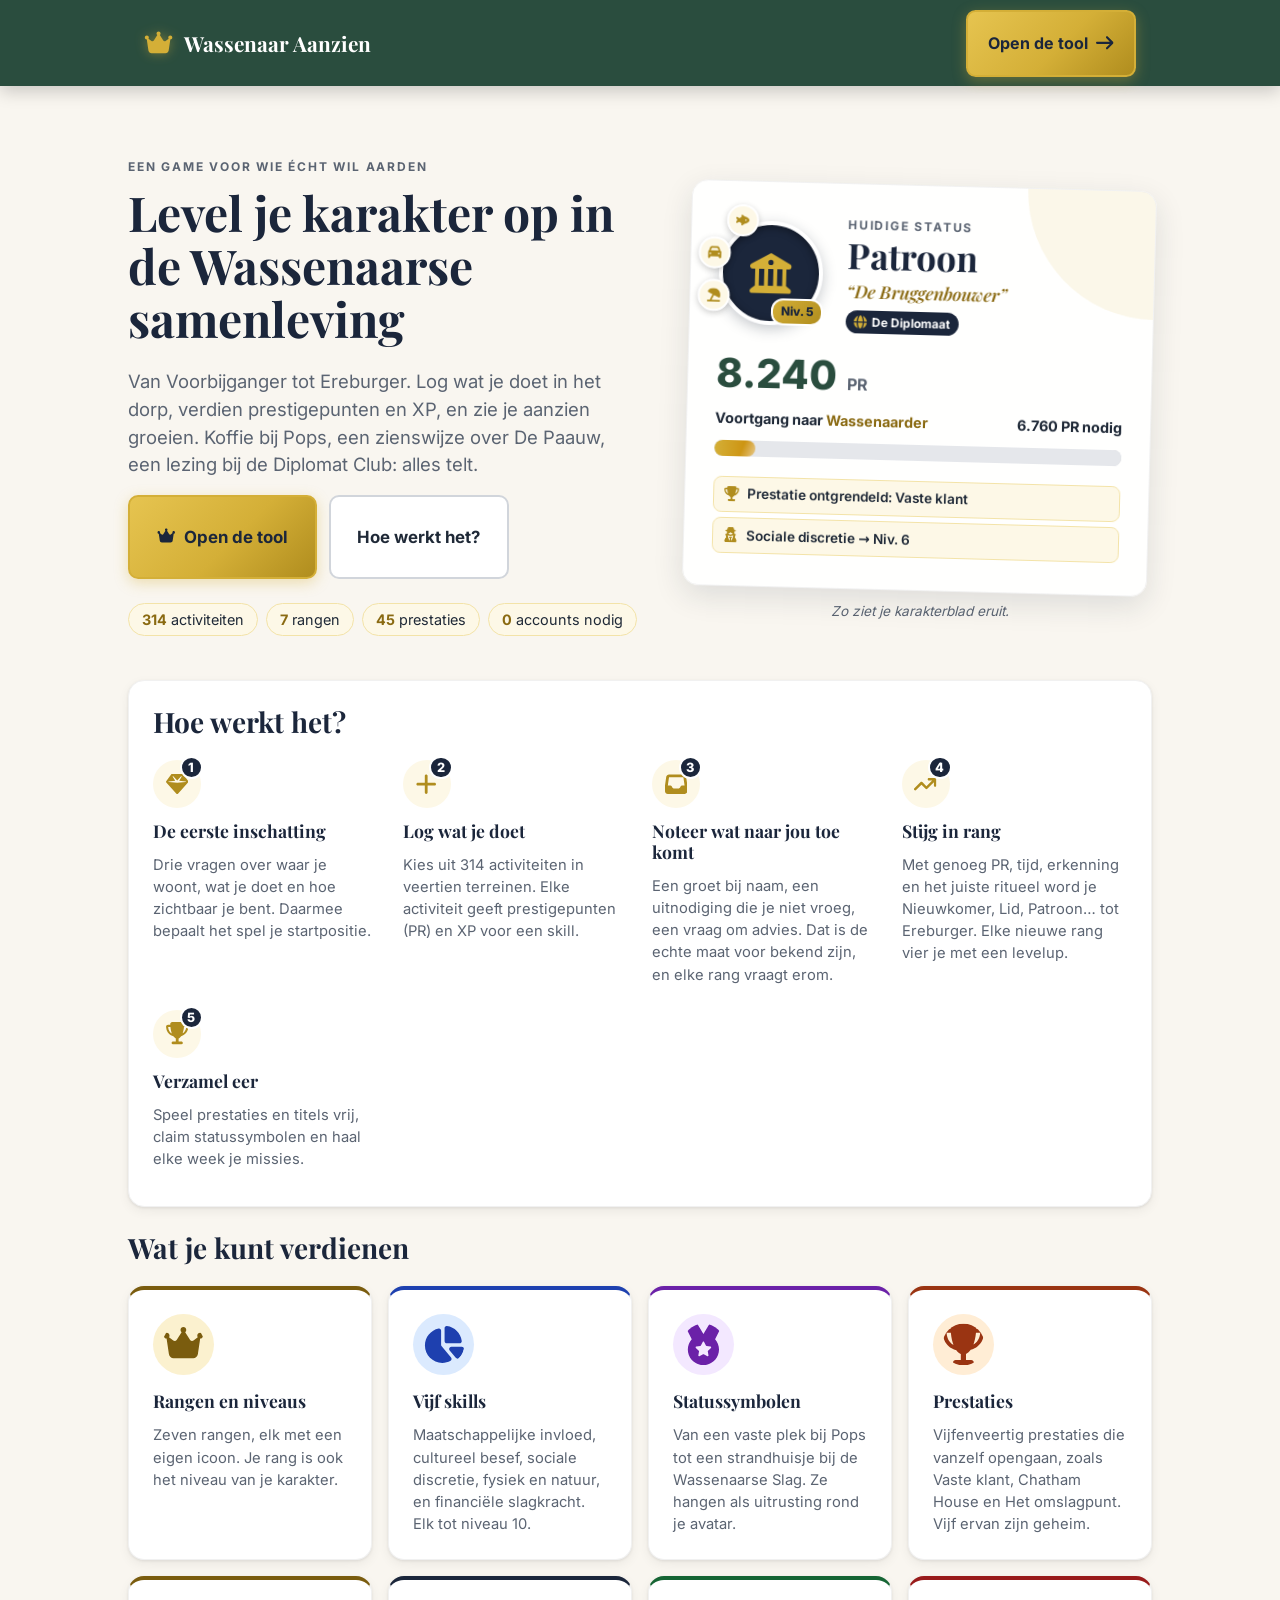
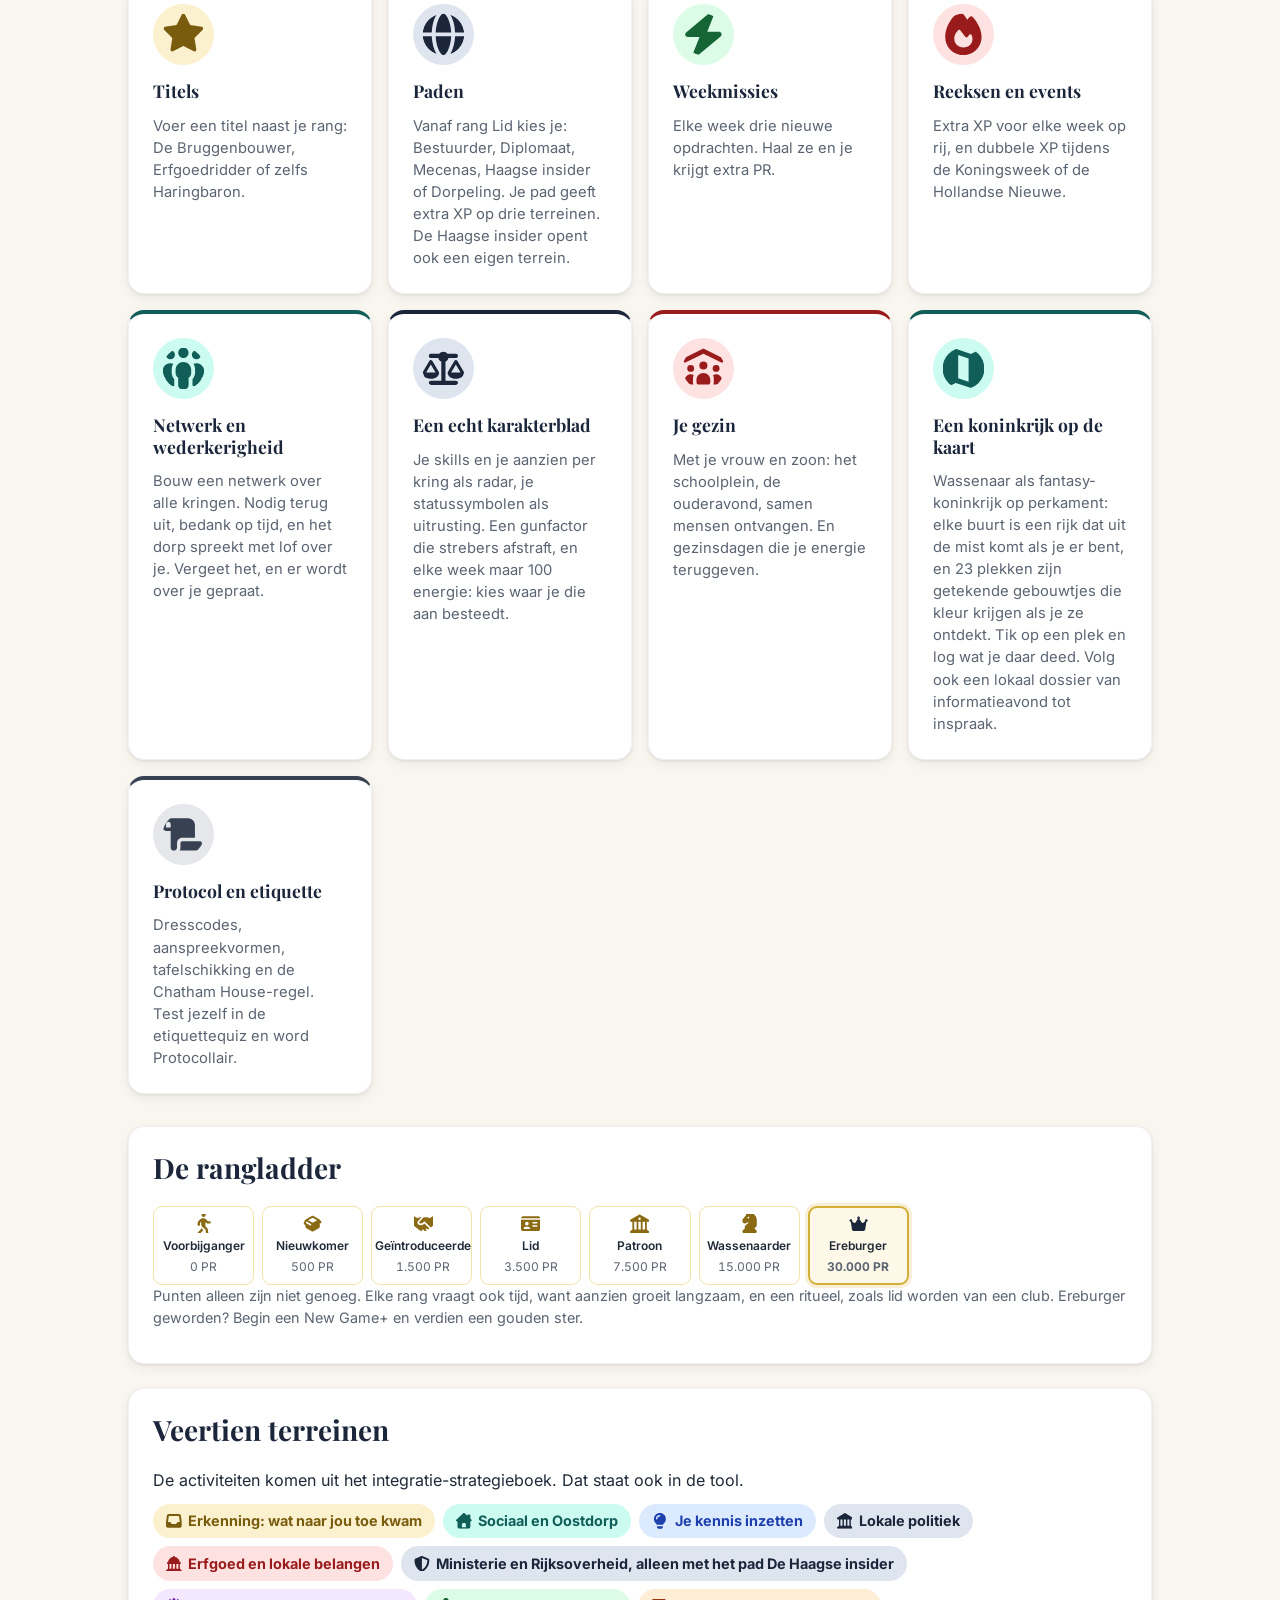
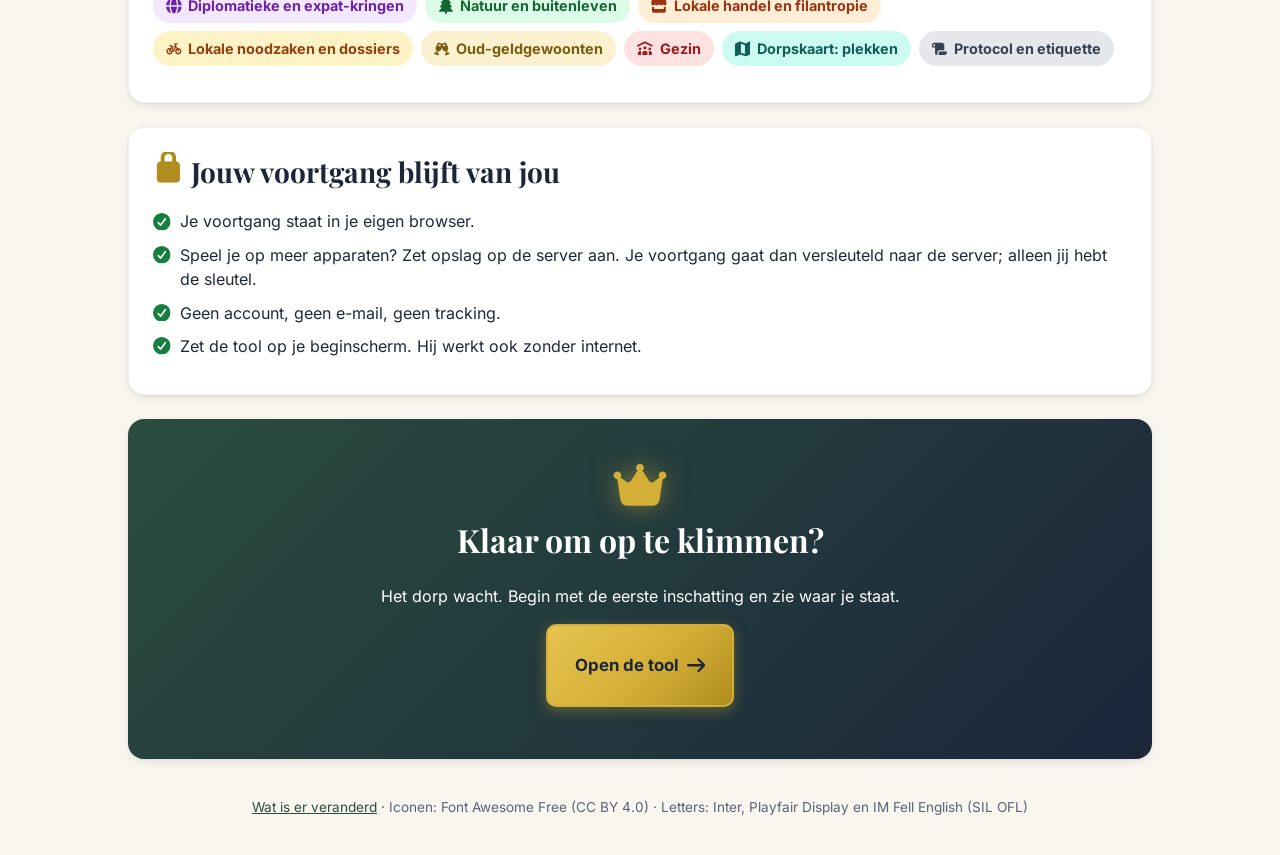
==== commit f93b586e: "Versie 2.9: lokale politiek als eigen terrein, Den Haag via een pad - Je kennis inzetten gaat weer o" ====
--- a/index.html
+++ b/index.html
@@ -19,6 +19,7 @@
 <div id="aanzien" class="landing" lang="nl">
   <!-- Iconen: Font Awesome Free (fontawesome.com), CC BY 4.0 -->
   <svg class="sprite" aria-hidden="true" focusable="false">
+    <symbol id="az-i-landmark" viewBox="0 0 512 512"><path d="M238.7 5.1c10.5-6.8 24.1-6.8 34.6 0l224 144c11.9 7.7 17.4 22.3 13.4 35.9s-16.5 23-30.7 23l-32 0 0 208 51.2 38.4c8.1 6 12.8 15.5 12.8 25.6 0 17.7-14.3 32-32 32L32 512c-17.7 0-32-14.3-32-32 0-10.1 4.7-19.6 12.8-25.6l51.2-38.4 0 0 0-208-32 0c-14.2 0-26.7-9.4-30.7-23s1.5-28.3 13.4-35.9l224-144zM336 208l0 208 64 0 0-208-64 0zM224 416l64 0 0-208-64 0 0 208zM112 208l0 208 64 0 0-208-64 0z"/></symbol>
     <symbol id="az-i-lightbulb" viewBox="0 0 384 512"><path d="M292.9 384c7.3-22.3 21.9-42.5 38.4-59.9 32.7-34.4 52.7-80.9 52.7-132.1 0-106-86-192-192-192S0 86 0 192c0 51.2 20 97.7 52.7 132.1 16.5 17.4 31.2 37.6 38.4 59.9l201.7 0zM288 432l-192 0 0 16c0 44.2 35.8 80 80 80l32 0c44.2 0 80-35.8 80-80l0-16zM184 112c-39.8 0-72 32.2-72 72 0 13.3-10.7 24-24 24s-24-10.7-24-24c0-66.3 53.7-120 120-120 13.3 0 24 10.7 24 24s-10.7 24-24 24z"/></symbol>
     <symbol id="az-i-arrow-right" viewBox="0 0 512 512"><path d="M502.6 278.6c12.5-12.5 12.5-32.8 0-45.3l-160-160c-12.5-12.5-32.8-12.5-45.3 0s-12.5 32.8 0 45.3L402.7 224 32 224c-17.7 0-32 14.3-32 32s14.3 32 32 32l370.7 0-105.4 105.4c-12.5 12.5-12.5 32.8 0 45.3s32.8 12.5 45.3 0l160-160z"/></symbol>
     <symbol id="az-i-arrow-trend-up" viewBox="0 0 576 512"><path d="M384 160c-17.7 0-32-14.3-32-32s14.3-32 32-32l160 0c17.7 0 32 14.3 32 32l0 160c0 17.7-14.3 32-32 32s-32-14.3-32-32l0-82.7-169.4 169.4c-12.5 12.5-32.8 12.5-45.3 0L192 269.3 54.6 406.6c-12.5 12.5-32.8 12.5-45.3 0s-12.5-32.8 0-45.3l160-160c12.5-12.5 32.8-12.5 45.3 0L320 306.7 466.7 160 384 160z"/></symbol>
@@ -75,7 +76,7 @@
           <a class="knop knop-licht knop-groot" href="#hoe">Hoe werkt het?</a>
         </p>
         <ul class="feitjes">
-          <li><strong>312</strong> activiteiten</li>
+          <li><strong>314</strong> activiteiten</li>
           <li><strong>7</strong> rangen</li>
           <li><strong>45</strong> prestaties</li>
           <li><strong>0</strong> accounts nodig</li>
@@ -126,7 +127,7 @@
         <li>
           <span class="stap-icoon"><svg class="icoon" aria-hidden="true" focusable="false"><use href="#az-i-plus"/></svg></span>
           <h3>Log wat je doet</h3>
-          <p>Kies uit 312 activiteiten in dertien terreinen. Elke activiteit geeft prestigepunten (PR) en XP voor een skill.</p>
+          <p>Kies uit 314 activiteiten in veertien terreinen. Elke activiteit geeft prestigepunten (PR) en XP voor een skill.</p>
         </li>
         <li>
           <span class="stap-icoon"><svg class="icoon" aria-hidden="true" focusable="false"><use href="#az-i-inbox"/></svg></span>
@@ -177,7 +178,7 @@
         <li class="paneel cat-navy">
           <svg class="icoon kenmerk-icoon" aria-hidden="true" focusable="false"><use href="#az-i-globe"/></svg>
           <h3>Paden</h3>
-          <p>Vanaf rang Lid kies je: Bestuurder, Diplomaat, Mecenas of Dorpeling. Je pad geeft extra XP op drie terreinen.</p>
+          <p>Vanaf rang Lid kies je: Bestuurder, Diplomaat, Mecenas, Haagse insider of Dorpeling. Je pad geeft extra XP op drie terreinen. De Haagse insider opent ook een eigen terrein.</p>
         </li>
         <li class="paneel cat-groen">
           <svg class="icoon kenmerk-icoon" aria-hidden="true" focusable="false"><use href="#az-i-bolt"/></svg>
@@ -232,14 +233,15 @@
     </section>
 
     <section class="paneel" aria-labelledby="terreinen-kop">
-      <h2 id="terreinen-kop">Dertien terreinen</h2>
+      <h2 id="terreinen-kop">Veertien terreinen</h2>
       <p>De activiteiten komen uit het integratie-strategieboek. Dat staat ook in de tool.</p>
       <ul class="chips">
         <li class="cat-goud"><svg class="icoon" aria-hidden="true" focusable="false"><use href="#az-i-inbox"/></svg> Erkenning: wat naar jou toe kwam</li>
         <li class="cat-teal"><svg class="icoon" aria-hidden="true" focusable="false"><use href="#az-i-house-chimney"/></svg> Sociaal en Oostdorp</li>
-        <li class="cat-blauw"><svg class="icoon" aria-hidden="true" focusable="false"><use href="#az-i-lightbulb"/></svg> Je kennis in de lokale politiek</li>
+        <li class="cat-blauw"><svg class="icoon" aria-hidden="true" focusable="false"><use href="#az-i-lightbulb"/></svg> Je kennis inzetten</li>
+        <li class="cat-navy"><svg class="icoon" aria-hidden="true" focusable="false"><use href="#az-i-landmark"/></svg> Lokale politiek</li>
         <li class="cat-rood"><svg class="icoon" aria-hidden="true" focusable="false"><use href="#az-i-landmark-dome"/></svg> Erfgoed en lokale belangen</li>
-        <li class="cat-navy"><svg class="icoon" aria-hidden="true" focusable="false"><use href="#az-i-shield-halved"/></svg> Ministerie en Rijksoverheid-aura</li>
+        <li class="cat-navy"><svg class="icoon" aria-hidden="true" focusable="false"><use href="#az-i-shield-halved"/></svg> Ministerie en Rijksoverheid, alleen met het pad De Haagse insider</li>
         <li class="cat-paars"><svg class="icoon" aria-hidden="true" focusable="false"><use href="#az-i-globe"/></svg> Diplomatieke en expat-kringen</li>
         <li class="cat-groen"><svg class="icoon" aria-hidden="true" focusable="false"><use href="#az-i-tree"/></svg> Natuur en buitenleven</li>
         <li class="cat-oranje"><svg class="icoon" aria-hidden="true" focusable="false"><use href="#az-i-store"/></svg> Lokale handel en filantropie</li>
--- a/app.css
+++ b/app.css
@@ -2540,18 +2540,6 @@
 #aanzien .lm-vlag { fill: var(--lm-vlag); }
 #aanzien .lm-donker { fill: var(--lm-inkt); }
 
-#aanzien .pin-lijf .lm-krijt {
-  fill: none;
-  stroke: var(--lm-muur);
-  stroke-width: 1.2;
-}
-
-#aanzien .pin-lijf .lm-net {
-  fill: none;
-  stroke-width: 2;
-  stroke-dasharray: 1 1.5;
-}
-
 #aanzien .lm-lijn,
 #aanzien .lm-zuil,
 #aanzien .lm-stam {
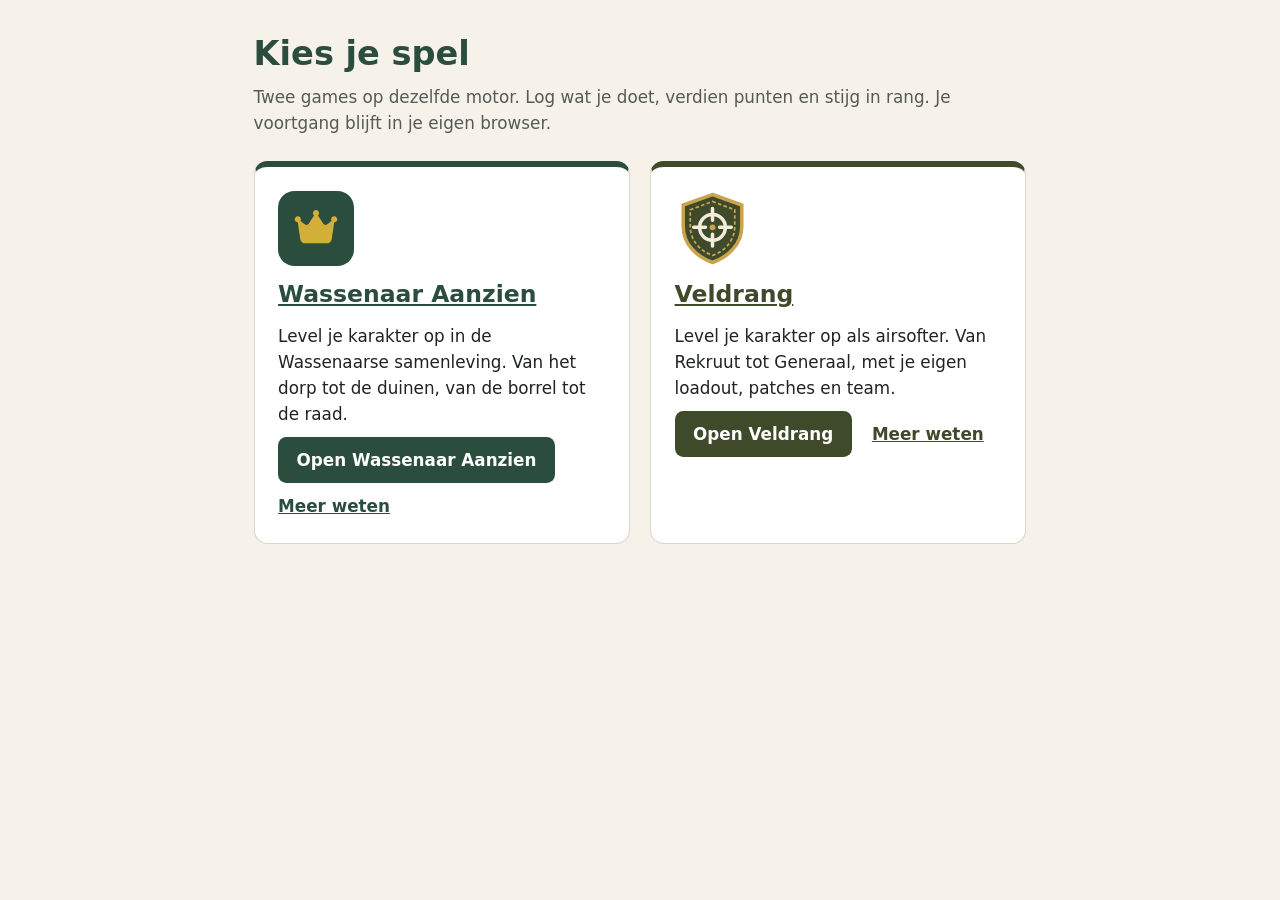
==== commit 6dbe1ba8: "Wassenaar in een eigen map, met een keuzepagina bovenaan - wassenaar/: app.html, index.html, index.p" ====
--- a/index.html
+++ b/index.html
@@ -5,276 +5,34 @@
   <meta name="viewport" content="width=device-width, initial-scale=1">
   <meta http-equiv="Content-Security-Policy" content="default-src 'self'; script-src 'self'; style-src 'self'; img-src 'self'; font-src 'self'; object-src 'none'; base-uri 'self'; form-action 'self'">
   <meta name="robots" content="noindex">
-  <meta name="description" content="Wassenaar Aanzien: een game waarin je je karakter oplevelt in de Wassenaarse samenleving.">
+  <meta name="description" content="Twee games op dezelfde motor: Wassenaar Aanzien en Veldrang. Level je karakter op.">
   <meta name="theme-color" content="#2a4d3e">
-  <title>Wassenaar Aanzien — level je karakter op in Wassenaar</title>
-  <link rel="icon" href="iconen/kroon.svg" type="image/svg+xml">
-  <link rel="apple-touch-icon" href="iconen/icoon-180.png">
-  <link rel="stylesheet" href="app.css">
-  <link rel="stylesheet" href="standalone.css">
-  <link rel="stylesheet" href="landing.css">
+  <title>Kies je spel: Wassenaar Aanzien of Veldrang</title>
+  <link rel="icon" href="wassenaar/iconen/kroon.svg" type="image/svg+xml">
+  <link rel="stylesheet" href="keuze.css">
 </head>
 <body>
 <main>
-<div id="aanzien" class="landing" lang="nl">
-  <!-- Iconen: Font Awesome Free (fontawesome.com), CC BY 4.0 -->
-  <svg class="sprite" aria-hidden="true" focusable="false">
-    <symbol id="az-i-landmark" viewBox="0 0 512 512"><path d="M238.7 5.1c10.5-6.8 24.1-6.8 34.6 0l224 144c11.9 7.7 17.4 22.3 13.4 35.9s-16.5 23-30.7 23l-32 0 0 208 51.2 38.4c8.1 6 12.8 15.5 12.8 25.6 0 17.7-14.3 32-32 32L32 512c-17.7 0-32-14.3-32-32 0-10.1 4.7-19.6 12.8-25.6l51.2-38.4 0 0 0-208-32 0c-14.2 0-26.7-9.4-30.7-23s1.5-28.3 13.4-35.9l224-144zM336 208l0 208 64 0 0-208-64 0zM224 416l64 0 0-208-64 0 0 208zM112 208l0 208 64 0 0-208-64 0z"/></symbol>
-    <symbol id="az-i-lightbulb" viewBox="0 0 384 512"><path d="M292.9 384c7.3-22.3 21.9-42.5 38.4-59.9 32.7-34.4 52.7-80.9 52.7-132.1 0-106-86-192-192-192S0 86 0 192c0 51.2 20 97.7 52.7 132.1 16.5 17.4 31.2 37.6 38.4 59.9l201.7 0zM288 432l-192 0 0 16c0 44.2 35.8 80 80 80l32 0c44.2 0 80-35.8 80-80l0-16zM184 112c-39.8 0-72 32.2-72 72 0 13.3-10.7 24-24 24s-24-10.7-24-24c0-66.3 53.7-120 120-120 13.3 0 24 10.7 24 24s-10.7 24-24 24z"/></symbol>
-    <symbol id="az-i-arrow-right" viewBox="0 0 512 512"><path d="M502.6 278.6c12.5-12.5 12.5-32.8 0-45.3l-160-160c-12.5-12.5-32.8-12.5-45.3 0s-12.5 32.8 0 45.3L402.7 224 32 224c-17.7 0-32 14.3-32 32s14.3 32 32 32l370.7 0-105.4 105.4c-12.5 12.5-12.5 32.8 0 45.3s32.8 12.5 45.3 0l160-160z"/></symbol>
-    <symbol id="az-i-arrow-trend-up" viewBox="0 0 576 512"><path d="M384 160c-17.7 0-32-14.3-32-32s14.3-32 32-32l160 0c17.7 0 32 14.3 32 32l0 160c0 17.7-14.3 32-32 32s-32-14.3-32-32l0-82.7-169.4 169.4c-12.5 12.5-32.8 12.5-45.3 0L192 269.3 54.6 406.6c-12.5 12.5-32.8 12.5-45.3 0s-12.5-32.8 0-45.3l160-160c12.5-12.5 32.8-12.5 45.3 0L320 306.7 466.7 160 384 160z"/></symbol>
-    <symbol id="az-i-bicycle" viewBox="0 0 640 512"><path d="M331.7 43.3C336 36.3 343.7 32 352 32l104 0c13.3 0 24 10.7 24 24s-10.7 24-24 24l-65.6 0 72.2 148.4c10.7-2.9 21.9-4.4 33.4-4.4 70.7 0 128 57.3 128 128s-57.3 128-128 128-128-57.3-128-128c0-42 20.2-79.2 51.4-102.6l-20.4-41.9-73.5 147c-2.3 4.8-6.3 8.8-11.4 11.2-.6 .3-1.2 .5-1.8 .7-2.9 1.1-5.9 1.6-8.9 1.5L271 368c-7.9 63.1-61.7 112-127 112-70.7 0-128-57.3-128-128S73.3 224 144 224c10.8 0 21.2 1.3 31.2 3.8l28.5-56.9-11.5-26.9-40.2 0c-13.3 0-24-10.7-24-24s10.7-24 24-24l56 0c9.6 0 18.3 5.7 22.1 14.5l14.3 33.5 123.7 0-37.7-77.5c-3.6-7.4-3.2-16.2 1.2-23.2zM228.5 228.7l-45.6 91.3 84.8 0-39.1-91.3zM305.7 287l47.5-95-88.2 0 40.7 95zm168.7 75.5l-29.7-61c-12.8 13-20.7 30.8-20.7 50.5 0 39.8 32.2 72 72 72s72-32.2 72-72-32.2-72-72-72c-2.7 0-5.5 .2-8.1 .5l29.7 61c5.8 11.9 .8 26.3-11.1 32.1s-26.3 .8-32.1-11.1zM149.2 368c-20.2 0-33.4-21.3-24.3-39.4l24.2-48.5c-1.7-.1-3.4-.2-5.1-.2-39.8 0-72 32.2-72 72s32.2 72 72 72c34.3 0 62.9-23.9 70.2-56l-65 0z"/></symbol>
-    <symbol id="az-i-bolt" viewBox="0 0 448 512"><path d="M338.8-9.9c11.9 8.6 16.3 24.2 10.9 37.8L271.3 224 416 224c13.5 0 25.5 8.4 30.1 21.1s.7 26.9-9.6 35.5l-288 240c-11.3 9.4-27.4 9.9-39.3 1.3s-16.3-24.2-10.9-37.8L176.7 288 32 288c-13.5 0-25.5-8.4-30.1-21.1s-.7-26.9 9.6-35.5l288-240c11.3-9.4 27.4-9.9 39.3-1.3z"/></symbol>
-    <symbol id="az-i-box-open" viewBox="0 0 640 512"><path d="M560.3 237.2c10.4 11.8 28.3 14.4 41.8 5.5 14.7-9.8 18.7-29.7 8.9-44.4l-48-72c-2.8-4.2-6.6-7.7-11.1-10.2L351.4 4.7c-19.3-10.7-42.8-10.7-62.2 0L88.8 116c-5.4 3-9.7 7.4-12.6 12.8L27.7 218.7c-12.6 23.4-3.8 52.5 19.6 65.1l33 17.7 0 53.3c0 23 12.4 44.3 32.4 55.7l176 99.7c19.6 11.1 43.5 11.1 63.1 0l176-99.7c20.1-11.4 32.4-32.6 32.4-55.7l0-117.5zm-240-9.8L170.2 144 320.3 60.6 470.4 144 320.3 227.4zm-41.5 50.2l-21.3 46.2-165.8-88.8 25.4-47.2 161.7 89.8z"/></symbol>
-    <symbol id="az-i-building-columns" viewBox="0 0 512 512"><path d="M271.9 20.2c-9.8-5.6-21.9-5.6-31.8 0l-224 128c-12.6 7.2-18.8 22-15.1 36S17.5 208 32 208l32 0 0 208 0 0-51.2 38.4C4.7 460.4 0 469.9 0 480 0 497.7 14.3 512 32 512l448 0c17.7 0 32-14.3 32-32 0-10.1-4.7-19.6-12.8-25.6l-51.2-38.4 0-208 32 0c14.5 0 27.2-9.8 30.9-23.8s-2.5-28.8-15.1-36l-224-128zM400 208l0 208-64 0 0-208 64 0zm-112 0l0 208-64 0 0-208 64 0zm-112 0l0 208-64 0 0-208 64 0zM256 96a32 32 0 1 1 0 64 32 32 0 1 1 0-64z"/></symbol>
-    <symbol id="az-i-car" viewBox="0 0 512 512"><path d="M135.2 117.4l-26.1 74.6 293.8 0-26.1-74.6C372.3 104.6 360.2 96 346.6 96L165.4 96c-13.6 0-25.7 8.6-30.2 21.4zM39.6 196.8L74.8 96.3C88.3 57.8 124.6 32 165.4 32l181.2 0c40.8 0 77.1 25.8 90.6 64.3l35.2 100.5c23.2 9.6 39.6 32.5 39.6 59.2l0 192c0 17.7-14.3 32-32 32l-32 0c-17.7 0-32-14.3-32-32l0-32-320 0 0 32c0 17.7-14.3 32-32 32l-32 0c-17.7 0-32-14.3-32-32L0 256c0-26.7 16.4-49.6 39.6-59.2zM128 304a32 32 0 1 0 -64 0 32 32 0 1 0 64 0zm288 32a32 32 0 1 0 0-64 32 32 0 1 0 0 64z"/></symbol>
-    <symbol id="az-i-champagne-glasses" viewBox="0 0 640 512"><path d="M155.6 17.3C163 3 179.9-3.6 195 1.9l125 45.6 125-45.6c15.1-5.5 32 1.1 39.4 15.4l78.8 152.9c28.8 55.8 10.3 122.3-38.5 156.6l31.3 86.2 41-15c16.6-6 35 2.5 41 19.1s-2.5 35-19.1 41c-47.4 17.3-94.8 34.5-142.2 51.8-16.6 6.1-35-2.5-41-19.1s2.5-35 19.1-41l41-15-31.3-86.2c-59.4 5.2-116.2-33.9-130-95.2l-14.6-64.7-14.6 64.7c-13.8 61.3-70.6 100.4-130 95.2l-31.3 86.2 41 15c16.6 6.1 25.2 24.4 19.1 41s-24.4 25.2-41 19.1c-47.4-17.3-94.8-34.6-142.2-51.8-16.6-6.1-25.2-24.4-19.1-41S26.3 392 42.9 398l41 15 31.3-86.2C66.5 292.5 48.1 226 76.9 170.2L155.6 17.3zm44 54.4l-27.2 52.8 89.2 32.5 13.1-57.9-75.1-27.4zm240.9 0l-75.1 27.4 13.1 57.9 89.2-32.5-27.2-52.8z"/></symbol>
-    <symbol id="az-i-chart-pie" viewBox="0 0 576 512"><path d="M512.4 240l-176 0c-17.7 0-32-14.3-32-32l0-176c0-17.7 14.4-32.2 31.9-29.9 107 14.2 191.8 99 206 206 2.3 17.5-12.2 31.9-29.9 31.9zM222.6 37.2c18.1-3.8 33.8 11 33.8 29.5l0 197.3c0 5.6 2 11 5.5 15.3L394 438.7c11.7 14.1 9.2 35.4-6.9 44.1-34.1 18.6-73.2 29.2-114.7 29.2-132.5 0-240-107.5-240-240 0-115.5 81.5-211.9 190.2-234.8zM477.8 288l64 0c18.5 0 33.3 15.7 29.5 33.8-10.2 48.4-35 91.4-69.6 124.2-12.3 11.7-31.6 9.2-42.4-3.9L374.9 340.4c-17.3-20.9-2.4-52.4 24.6-52.4l78.2 0z"/></symbol>
-    <symbol id="az-i-chess-knight" viewBox="0 0 384 512"><path d="M192-32c106 0 192 86 192 192l0 133.5c0 17-6.8 33.2-18.7 45.2L320 384 370.8 434.7c8.5 8.5 13.2 20 13.2 32 0 25-20.3 45.2-45.2 45.3L45.3 512c-25 0-45.2-20.3-45.2-45.3 0-12 4.8-23.5 13.2-32L64 384 64 349.4c0-18.7 8.2-36.4 22.3-48.6l89.7-76.8-48 0-12.1 12.1c-12.7 12.7-30 19.9-48 19.9-37.5 0-67.9-30.4-67.9-67.9l0-8.7c0-22.8 8.2-44.9 23.1-62.3L96 32 96 0c0-17.7 14.3-32 32-32l64 0zM160 72a24 24 0 1 0 0 48 24 24 0 1 0 0-48z"/></symbol>
-    <symbol id="az-i-circle-check" viewBox="0 0 512 512"><path d="M256 512a256 256 0 1 1 0-512 256 256 0 1 1 0 512zM374 145.7c-10.7-7.8-25.7-5.4-33.5 5.3L221.1 315.2 169 263.1c-9.4-9.4-24.6-9.4-33.9 0s-9.4 24.6 0 33.9l72 72c5 5 11.8 7.5 18.8 7s13.4-4.1 17.5-9.8L379.3 179.2c7.8-10.7 5.4-25.7-5.3-33.5z"/></symbol>
-    <symbol id="az-i-crown" viewBox="0 0 576 512"><path d="M313 87.2c9.2-7.3 15-18.6 15-31.2 0-22.1-17.9-40-40-40s-40 17.9-40 40c0 12.6 5.9 23.9 15 31.2L194.6 194.8c-10 15.7-31.3 19.6-46.2 8.4L88.9 158.7c4.5-6.4 7.1-14.3 7.1-22.7 0-22.1-17.9-40-40-40s-40 17.9-40 40c0 21.8 17.5 39.6 39.2 40L87.8 393.5c4.7 31.3 31.6 54.5 63.3 54.5l273.8 0c31.7 0 58.6-23.2 63.3-54.5L520.8 176c21.7-.4 39.2-18.2 39.2-40 0-22.1-17.9-40-40-40s-40 17.9-40 40c0 8.4 2.6 16.3 7.1 22.7l-59.4 44.6c-14.9 11.2-36.2 7.3-46.2-8.4L313 87.2z"/></symbol>
-    <symbol id="az-i-fire" viewBox="0 0 448 512"><path d="M160.5-26.4c9.3-7.8 23-7.5 31.9 .9 12.3 11.6 23.3 24.4 33.9 37.4 13.5 16.5 29.7 38.3 45.3 64.2 5.2-6.8 10-12.8 14.2-17.9 1.1-1.3 2.2-2.7 3.3-4.1 7.9-9.8 17.7-22.1 30.8-22.1 13.4 0 22.8 11.9 30.8 22.1 1.3 1.7 2.6 3.3 3.9 4.8 10.3 12.4 24 30.3 37.7 52.4 27.2 43.9 55.6 106.4 55.6 176.6 0 123.7-100.3 224-224 224S0 411.7 0 288c0-91.1 41.1-170 80.5-225 19.9-27.7 39.7-49.9 54.6-65.1 8.2-8.4 16.5-16.7 25.5-24.2zM225.7 416c25.3 0 47.7-7 68.8-21 42.1-29.4 53.4-88.2 28.1-134.4-4.5-9-16-9.6-22.5-2l-25.2 29.3c-6.6 7.6-18.5 7.4-24.7-.5-17.3-22.1-49.1-62.4-65.3-83-5.4-6.9-15.2-8-21.5-1.9-18.3 17.8-51.5 56.8-51.5 104.3 0 68.6 50.6 109.2 113.7 109.2z"/></symbol>
-    <symbol id="az-i-fish-fins" viewBox="0 0 576 512"><path d="M275.2 38.4c-10.6-8-25-8.5-36.3-1.5S222 57.3 224.6 70.3l9.7 48.6c-19.4 9-36.9 19.9-52.4 31.5-15.3 11.5-29 23.9-40.7 36.3L48.1 132.4c-12.5-7.3-28.4-5.3-38.7 4.9s-12.4 26-5.3 38.6L50 256 4.2 336.1c-7.2 12.6-5 28.4 5.3 38.6s26.1 12.2 38.7 4.9l93.1-54.3c11.8 12.3 25.4 24.8 40.7 36.3 15.5 11.6 33 22.5 52.4 31.5l-9.7 48.6c-2.6 13 3.1 26.3 14.3 33.3s25.6 6.5 36.3-1.5l77.6-58.2c54.9-4 101.5-27 137.2-53.8 39.2-29.4 67.2-64.7 81.6-89.5 5.8-9.9 5.8-22.2 0-32.1-14.4-24.8-42.5-60.1-81.6-89.5-35.8-26.8-82.3-49.8-137.2-53.8L275.2 38.4zM384 256a32 32 0 1 1 64 0 32 32 0 1 1 -64 0z"/></symbol>
-    <symbol id="az-i-gem" viewBox="0 0 512 512"><path d="M116.7 33.8c4.5-6.1 11.7-9.8 19.3-9.8l240 0c7.6 0 14.8 3.6 19.3 9.8l112 152c6.8 9.2 6.1 21.9-1.5 30.4l-232 256c-4.5 5-11 7.9-17.8 7.9s-13.2-2.9-17.8-7.9l-232-256c-7.7-8.5-8.3-21.2-1.5-30.4l112-152zm38.5 39.8c-3.3 2.5-4.2 7-2.1 10.5L210.5 179.8 63.3 192c-4.1 .3-7.3 3.8-7.3 8s3.2 7.6 7.3 8l192 16c.4 0 .9 0 1.3 0l192-16c4.1-.3 7.3-3.8 7.3-8s-3.2-7.6-7.3-8l-147.2-12.3 57.4-95.6c2.1-3.5 1.2-8.1-2.1-10.5s-7.9-2-10.7 1L256 172.2 165.9 74.6c-2.8-3-7.4-3.4-10.7-1z"/></symbol>
-    <symbol id="az-i-globe" viewBox="0 0 512 512"><path d="M351.9 280l-190.9 0c2.9 64.5 17.2 123.9 37.5 167.4 11.4 24.5 23.7 41.8 35.1 52.4 11.2 10.5 18.9 12.2 22.9 12.2s11.7-1.7 22.9-12.2c11.4-10.6 23.7-28 35.1-52.4 20.3-43.5 34.6-102.9 37.5-167.4zM160.9 232l190.9 0C349 167.5 334.7 108.1 314.4 64.6 303 40.2 290.7 22.8 279.3 12.2 268.1 1.7 260.4 0 256.4 0s-11.7 1.7-22.9 12.2c-11.4 10.6-23.7 28-35.1 52.4-20.3 43.5-34.6 102.9-37.5 167.4zm-48 0C116.4 146.4 138.5 66.9 170.8 14.7 78.7 47.3 10.9 131.2 1.5 232l111.4 0zM1.5 280c9.4 100.8 77.2 184.7 169.3 217.3-32.3-52.2-54.4-131.7-57.9-217.3L1.5 280zm398.4 0c-3.5 85.6-25.6 165.1-57.9 217.3 92.1-32.7 159.9-116.5 169.3-217.3l-111.4 0zm111.4-48C501.9 131.2 434.1 47.3 342 14.7 374.3 66.9 396.4 146.4 399.9 232l111.4 0z"/></symbol>
-    <symbol id="az-i-handshake" viewBox="0 0 576 512"><path d="M268.9 85.2L152.3 214.8c-4.6 5.1-4.4 13 .5 17.9 30.5 30.5 80 30.5 110.5 0l31.8-31.8c4.2-4.2 9.5-6.5 14.9-6.9 6.8-.6 13.8 1.7 19 6.9L505.6 376 576 320 576 32 464 96 440.2 80.1C424.4 69.6 405.9 64 386.9 64l-70.4 0c-1.1 0-2.3 0-3.4 .1-16.9 .9-32.8 8.5-44.2 21.1zM116.6 182.7L223.4 64 183.8 64c-25.5 0-49.9 10.1-67.9 28.1L112 96 0 32 0 320 156.4 450.3c23 19.2 52 29.7 81.9 29.7l15.7 0-7-7c-9.4-9.4-9.4-24.6 0-33.9s24.6-9.4 33.9 0l41 41 9 0c19.1 0 37.8-4.3 54.8-12.3L359 441c-9.4-9.4-9.4-24.6 0-33.9s24.6-9.4 33.9 0l32 32 17.5-17.5c8.9-8.9 11.5-21.8 7.6-33.1l-137.9-136.8-14.9 14.9c-49.3 49.3-129.1 49.3-178.4 0-23-23-23.9-59.9-2.2-84z"/></symbol>
-    <symbol id="az-i-house-chimney" viewBox="0 0 512 512"><path d="M234.2 8.6c12.3-11.4 31.3-11.4 43.5 0L368 92.3 368 80c0-17.7 14.3-32 32-32l32 0c17.7 0 32 14.3 32 32l0 101.5 37.8 35.1c9.6 9 12.8 22.9 8 35.1S493.2 272 480 272l-16 0 0 176c0 35.3-28.7 64-64 64l-288 0c-35.3 0-64-28.7-64-64l0-176-16 0c-13.2 0-25-8.1-29.8-20.3s-1.6-26.2 8-35.1l224-208zM240 320c-26.5 0-48 21.5-48 48l0 96 128 0 0-96c0-26.5-21.5-48-48-48l-32 0z"/></symbol>
-    <symbol id="az-i-id-card" viewBox="0 0 576 512"><path d="M0 96C0 60.7 28.7 32 64 32l448 0c35.3 0 64 28.7 64 64L0 96zm0 48l576 0 0 272c0 35.3-28.7 64-64 64L64 480c-35.3 0-64-28.7-64-64L0 144zM247.3 416c20.2 0 35.3-19.4 22.4-35-14.7-17.7-36.9-29-61.7-29l-64 0c-24.8 0-47 11.3-61.7 29-12.9 15.6 2.2 35 22.4 35l142.5 0zM176 312a56 56 0 1 0 0-112 56 56 0 1 0 0 112zM360 208c-13.3 0-24 10.7-24 24s10.7 24 24 24l112 0c13.3 0 24-10.7 24-24s-10.7-24-24-24l-112 0zm0 96c-13.3 0-24 10.7-24 24s10.7 24 24 24l112 0c13.3 0 24-10.7 24-24s-10.7-24-24-24l-112 0z"/></symbol>
-    <symbol id="az-i-landmark-dome" viewBox="0 0 512 512"><path d="M256 0c-17.7 0-32 14.3-32 32 0 .9 0 1.8 .1 2.6-80.5 13.4-144 76.9-157.5 157.4L64 192c-17.7 0-32 14.3-32 32s14.3 32 32 32l0 160-51.2 38.4C4.7 460.4 0 469.9 0 480 0 497.7 14.3 512 32 512l448 0c17.7 0 32-14.3 32-32 0-10.1-4.7-19.6-12.8-25.6L448 416 448 256c17.7 0 32-14.3 32-32s-14.3-32-32-32l-2.7 0c-13.5-80.4-77-143.9-157.5-157.4 .1-.9 .1-1.7 .1-2.6 0-17.7-14.3-32-32-32zm80 256l64 0 0 160-64 0 0-160zM224 416l0-160 64 0 0 160-64 0zM112 256l64 0 0 160-64 0 0-160z"/></symbol>
-    <symbol id="az-i-lock" viewBox="0 0 384 512"><path d="M128 96l0 64 128 0 0-64c0-35.3-28.7-64-64-64s-64 28.7-64 64zM64 160l0-64C64 25.3 121.3-32 192-32S320 25.3 320 96l0 64c35.3 0 64 28.7 64 64l0 224c0 35.3-28.7 64-64 64L64 512c-35.3 0-64-28.7-64-64L0 224c0-35.3 28.7-64 64-64z"/></symbol>
-    <symbol id="az-i-medal" viewBox="0 0 448 512"><path d="M224.3 128L139.7-12.9c-6.5-10.8-20.1-14.7-31.3-9.1L21.8 21.3C9.9 27.2 5.1 41.6 11 53.5L80.6 192.6c-30.1 33.9-48.3 78.5-48.3 127.4 0 106 86 192 192 192s192-86 192-192c0-48.9-18.3-93.5-48.3-127.4L437.6 53.5c5.9-11.9 1.1-26.3-10.7-32.2L340.2-22.1c-11.2-5.6-24.9-1.6-31.3 9.1L224.3 128zm30.8 142.5c1.4 2.8 4 4.7 7 5.1l50.1 7.3c7.7 1.1 10.7 10.5 5.2 16l-36.3 35.4c-2.2 2.2-3.2 5.2-2.7 8.3l8.6 49.9c1.3 7.6-6.7 13.5-13.6 9.9l-44.8-23.6c-2.7-1.4-6-1.4-8.7 0l-44.8 23.6c-6.9 3.6-14.9-2.2-13.6-9.9l8.6-49.9c.5-3-.5-6.1-2.7-8.3l-36.3-35.4c-5.6-5.4-2.5-14.8 5.2-16l50.1-7.3c3-.4 5.7-2.4 7-5.1l22.4-45.4c3.4-7 13.3-7 16.8 0l22.4 45.4z"/></symbol>
-    <symbol id="az-i-person-walking" viewBox="0 0 384 512"><path d="M192 80a56 56 0 1 0 0-112 56 56 0 1 0 0 112zM105.4 227.9l22.6-22.6 0 69.3c0 28 12.2 54.7 33.5 72.9l71.4 61.2c5.9 5.1 9.8 12.1 10.9 19.8l12.6 88.1c2.5 17.5 18.7 29.7 36.2 27.2s29.7-18.7 27.2-36.2l-12.6-88.1c-3.3-23.1-14.9-44.1-32.6-59.3l-34.5-29.6 0-115.2 3.8 4.7c18.2 22.8 45.8 36 75 36l33.2 0c17.7 0 32-14.3 32-32s-14.3-32-32-32l-33.2 0c-9.7 0-18.9-4.4-25-12l-17.9-22.4c-23-28.8-57.9-45.6-94.8-45.6-32.2 0-63.1 12.8-85.8 35.6L60.1 182.6C42.1 200.6 32 225 32 250.5L32 288c0 17.7 14.3 32 32 32s32-14.3 32-32l0-37.5c0-8.5 3.4-16.6 9.4-22.6zm12.4 179.4c-1.5 5.2-4.3 10-8.1 13.8L41.4 489.4c-12.5 12.5-12.5 32.8 0 45.3s32.8 12.5 45.3 0l68.3-68.3c11.5-11.5 19.9-25.8 24.4-41.5l2.2-7.6-46-39.4c-2.5-2.2-5-4.4-7.4-6.8l-10.4 36.2z"/></symbol>
-    <symbol id="az-i-plus" viewBox="0 0 448 512"><path d="M256 64c0-17.7-14.3-32-32-32s-32 14.3-32 32l0 160-160 0c-17.7 0-32 14.3-32 32s14.3 32 32 32l160 0 0 160c0 17.7 14.3 32 32 32s32-14.3 32-32l0-160 160 0c17.7 0 32-14.3 32-32s-14.3-32-32-32l-160 0 0-160z"/></symbol>
-    <symbol id="az-i-shield-halved" viewBox="0 0 512 512"><path d="M256 0c4.6 0 9.2 1 13.4 2.9L457.8 82.8c22 9.3 38.4 31 38.3 57.2-.5 99.2-41.3 280.7-213.6 363.2-16.7 8-36.1 8-52.8 0-172.4-82.5-213.1-264-213.6-363.2-.1-26.2 16.3-47.9 38.3-57.2L242.7 2.9C246.9 1 251.4 0 256 0zm0 66.8l0 378.1c138-66.8 175.1-214.8 176-303.4l-176-74.6 0 0z"/></symbol>
-    <symbol id="az-i-star" viewBox="0 0 576 512"><path d="M309.5-18.9c-4.1-8-12.4-13.1-21.4-13.1s-17.3 5.1-21.4 13.1L193.1 125.3 33.2 150.7c-8.9 1.4-16.3 7.7-19.1 16.3s-.5 18 5.8 24.4l114.4 114.5-25.2 159.9c-1.4 8.9 2.3 17.9 9.6 23.2s16.9 6.1 25 2L288.1 417.6 432.4 491c8 4.1 17.7 3.3 25-2s11-14.2 9.6-23.2L441.7 305.9 556.1 191.4c6.4-6.4 8.6-15.8 5.8-24.4s-10.1-14.9-19.1-16.3L383 125.3 309.5-18.9z"/></symbol>
-    <symbol id="az-i-store" viewBox="0 0 512 512"><path d="M30.7 72.3C37.6 48.4 59.5 32 84.4 32l344 0c24.9 0 46.8 16.4 53.8 40.3l23.4 80.2c12.8 43.7-20.1 87.5-65.6 87.5-26.3 0-49.4-14.9-60.8-37.1-11.6 21.9-34.6 37.1-61.4 37.1-26.6 0-49.7-15-61.3-37-11.6 22-34.7 37-61.3 37-26.8 0-49.8-15.1-61.4-37.1-11.4 22.1-34.5 37.1-60.8 37.1-45.6 0-78.4-43.7-65.6-87.5L30.7 72.3zM96.4 352l320 0 0-66.4c7.6 1.6 15.5 2.4 23.5 2.4 14.3 0 28-2.6 40.5-7.2l0 151.2c0 26.5-21.5 48-48 48l-352 0c-26.5 0-48-21.5-48-48l0-151.2c12.5 4.6 26.1 7.2 40.5 7.2 8.1 0 15.9-.8 23.5-2.4l0 66.4z"/></symbol>
-    <symbol id="az-i-tree" viewBox="0 0 448 512"><path d="M224-32c7 0 13.7 3.1 18.3 8.5l136 160c6.1 7.1 7.4 17.1 3.5 25.6S369.4 176 360 176l-24.9 0 75.2 88.5c6.1 7.1 7.4 17.1 3.5 25.6S401.4 304 392 304l-38.5 0 88.8 104.5c6.1 7.1 7.4 17.1 3.5 25.6S433.4 448 424 448l-168 0 0 64c0 17.7-14.3 32-32 32s-32-14.3-32-32l0-64-168 0c-9.4 0-17.9-5.4-21.8-13.9s-2.6-18.5 3.5-25.6L94.5 304 56 304c-9.4 0-17.9-5.4-21.8-13.9s-2.6-18.5 3.5-25.6L112.9 176 88 176c-9.4 0-17.9-5.4-21.8-13.9s-2.6-18.5 3.5-25.6l136-160C210.3-28.9 217-32 224-32z"/></symbol>
-    <symbol id="az-i-trophy" viewBox="0 0 512 512"><path d="M144.3 0l224 0c26.5 0 48.1 21.8 47.1 48.2-.2 5.3-.4 10.6-.7 15.8l49.6 0c26.1 0 49.1 21.6 47.1 49.8-7.5 103.7-60.5 160.7-118 190.5-15.8 8.2-31.9 14.3-47.2 18.8-20.2 28.6-41.2 43.7-57.9 51.8l0 73.1 64 0c17.7 0 32 14.3 32 32s-14.3 32-32 32l-192 0c-17.7 0-32-14.3-32-32s14.3-32 32-32l64 0 0-73.1c-16-7.7-35.9-22-55.3-48.3-18.4-4.8-38.4-12.1-57.9-23.1-54.1-30.3-102.9-87.4-109.9-189.9-1.9-28.1 21-49.7 47.1-49.7l49.6 0c-.3-5.2-.5-10.4-.7-15.8-1-26.5 20.6-48.2 47.1-48.2zM101.5 112l-52.4 0c6.2 84.7 45.1 127.1 85.2 149.6-14.4-37.3-26.3-86-32.8-149.6zM380 256.8c40.5-23.8 77.1-66.1 83.3-144.8L411 112c-6.2 60.9-17.4 108.2-31 144.8z"/></symbol>
-    <symbol id="az-i-umbrella-beach" viewBox="0 0 512 512"><path d="M497.5 341.1c-5.9 16.7-25.3 23-41.1 15.1l-178.2-89.1-1.6 3.2-88.8 177.7 292.2 0c17.7 0 32 14.3 32 32s-14.3 32-32 32L32 512c-17.7 0-32-14.3-32-32s14.3-32 32-32l84.2 0 103.2-206.3 1.6-3.2-165.4-82.7c-15.8-7.9-22.4-27.3-12.5-42 45.9-68.6 124.1-113.8 212.9-113.8 141.4 0 256 114.6 256 256 0 29.8-5.1 58.5-14.5 85.1z"/></symbol>
-    <symbol id="az-i-user-secret" viewBox="0 0 448 512"><path d="M171-16c-36.4 0-57.8 58.3-68.3 112L72 96c-13.3 0-24 10.7-24 24s10.7 24 24 24l24 0 0 32c0 17 3.3 33.2 9.3 48l-9.3 0 0 0-20.5 0c-15.2 0-27.5 12.3-27.5 27.5 0 3 .5 5.9 1.4 8.7l28.9 86.6C40.2 379.6 16 428.1 16 482.3 16 498.7 29.3 512 45.7 512l356.6 0c16.4 0 29.7-13.3 29.7-29.7 0-54.2-24.2-102.7-62.3-135.4l28.9-86.6c.9-2.8 1.4-5.7 1.4-8.7 0-15.2-12.3-27.5-27.5-27.5l-20.5 0 0 0-9.3 0c6-14.8 9.3-31 9.3-48l0-32 24 0c13.3 0 24-10.7 24-24s-10.7-24-24-24l-30.7 0c-10.4-53.7-31.9-112-68.3-112-9.6 0-19 3.9-27.5 8.2-8.2 4.1-18.4 7.8-25.5 7.8s-17.3-3.7-25.5-7.8C190-12.1 180.6-16 171-16zm93.7 484.4l-24.8-70.9 27.9-32.5c2.7-3.2 4.2-7.2 4.2-11.4 0-9.7-7.8-17.5-17.5-17.5l-61 0c-9.7 0-17.5 7.8-17.5 17.5 0 4.2 1.5 8.2 4.2 11.4l27.9 32.5-24.8 70.9-57-180.4 35.7 0c18.4 10.2 39.5 16 62 16s43.6-5.8 62-16l35.7 0-57 180.4zM224 256c-34.7 0-64.2-22.1-75.3-53 5.7 3.2 12.3 5 19.3 5l12.4 0c16.5 0 31.1-10.6 36.3-26.2 2.3-7 12.2-7 14.5 0 5.2 15.6 19.9 26.2 36.3 26.2l12.4 0c7 0 13.6-1.8 19.3-5-11.1 30.9-40.6 53-75.3 53z"/></symbol>
-    <symbol id="az-i-people-group" viewBox="0 0 512 512"><path d="M256 0a64 64 0 1 1 0 128 64 64 0 1 1 0-128zm96 312c0 25-12.7 47-32 59.9l0 92.1c0 26.5-21.5 48-48 48l-32 0c-26.5 0-48-21.5-48-48l0-92.1C172.7 359 160 337 160 312l0-40c0-53 43-96 96-96s96 43 96 96l0 40zM96 32a56 56 0 1 1 0 112 56 56 0 1 1 0-112zm16 240l0 32c0 32.5 12.1 62.1 32 84.7l0 75.3c0 1.2 0 2.5 .1 3.7-8.5 7.6-19.7 12.3-32.1 12.3l-32 0c-26.5 0-48-21.5-48-48l0-56.6C12.9 364.4 0 343.7 0 320l0-32c0-53 43-96 96-96 12.7 0 24.8 2.5 35.9 6.9-12.6 21.4-19.9 46.4-19.9 73.1zM368 464l0-75.3c19.9-22.5 32-52.2 32-84.7l0-32c0-26.7-7.3-51.6-19.9-73.1 11.1-4.5 23.2-6.9 35.9-6.9 53 0 96 43 96 96l0 32c0 23.7-12.9 44.4-32 55.4l0 56.6c0 26.5-21.5 48-48 48l-32 0c-12.3 0-23.6-4.6-32.1-12.3 0-1.2 .1-2.5 .1-3.7zM416 32a56 56 0 1 1 0 112 56 56 0 1 1 0-112z"/></symbol>
-    <symbol id="az-i-scroll" viewBox="0 0 576 512"><path d="M0 112C0 70.5 31.6 36.4 72 32.4l0-.4 280 0c53 0 96 43 96 96l0 176-176 0c-39.8 0-72 32.2-72 72l0 60c0 24.3-19.7 44-44 44s-44-19.7-44-44l0-228-64 0c-26.5 0-48-21.5-48-48l0-48zM236.8 480c7.1-13.1 11.2-28.1 11.2-44l0-60c0-13.3 10.7-24 24-24l248 0c13.3 0 24 10.7 24 24l0 24c0 44.2-35.8 80-80 80l-227.2 0zM80 80c-17.7 0-32 14.3-32 32l0 48 64 0 0-48c0-17.7-14.3-32-32-32z"/></symbol>
-    <symbol id="az-i-map" viewBox="0 0 512 512"><path d="M512 48c0-11.1-5.7-21.4-15.2-27.2s-21.2-6.4-31.1-1.4L349.5 77.5 170.1 17.6c-8.1-2.7-16.8-2.1-24.4 1.7l-128 64C6.8 88.8 0 99.9 0 112L0 464c0 11.1 5.7 21.4 15.2 27.2s21.2 6.4 31.1 1.4l116.1-58.1 179.4 59.8c8.1 2.7 16.8 2.1 24.4-1.7l128-64c10.8-5.4 17.7-16.5 17.7-28.6l0-352zM192 376.9l0-284.5 128 42.7 0 284.5-128-42.7z"/></symbol>
-    <symbol id="az-i-scale-balanced" viewBox="0 0 640 512"><path d="M384 32l128 0c17.7 0 32 14.3 32 32s-14.3 32-32 32L398.4 96c-5.2 25.8-22.9 47.1-46.4 57.3l0 294.7 160 0c17.7 0 32 14.3 32 32s-14.3 32-32 32l-384 0c-17.7 0-32-14.3-32-32s14.3-32 32-32l160 0 0-294.7c-23.5-10.3-41.2-31.6-46.4-57.3L128 96c-17.7 0-32-14.3-32-32s14.3-32 32-32l128 0c14.6-19.4 37.8-32 64-32s49.4 12.6 64 32zm55.6 288L584.4 320 512 195.8 439.6 320zM512 416c-62.9 0-115.2-34-126-78.9-2.6-11 1-22.3 6.7-32.1l95.2-163.2c5-8.6 14.2-13.8 24.1-13.8s19.1 5.3 24.1 13.8l95.2 163.2c5.7 9.8 9.3 21.1 6.7 32.1-10.8 44.8-63.1 78.9-126 78.9zM126.8 195.8L54.4 320 199.3 320 126.8 195.8zM.9 337.1c-2.6-11 1-22.3 6.7-32.1l95.2-163.2c5-8.6 14.2-13.8 24.1-13.8s19.1 5.3 24.1 13.8l95.2 163.2c5.7 9.8 9.3 21.1 6.7 32.1-10.8 44.8-63.1 78.9-126 78.9S11.7 382 .9 337.1z"/></symbol>
-    <symbol id="az-i-people-roof" viewBox="0 0 576 512"><path d="M302.3-12.6c-9-4.5-19.6-4.5-28.6 0l-256 128C1.9 123.3-4.5 142.5 3.4 158.3s27.1 22.2 42.9 14.3L288 51.8 529.7 172.6c15.8 7.9 35 1.5 42.9-14.3s1.5-35-14.3-42.9l-256-128zM288 272a56 56 0 1 0 0-112 56 56 0 1 0 0 112zm0 48c-53 0-96 43-96 96l0 32c0 17.7 14.3 32 32 32l128 0c17.7 0 32-14.3 32-32l0-32c0-53-43-96-96-96zM160 256a48 48 0 1 0 -96 0 48 48 0 1 0 96 0zm352 0a48 48 0 1 0 -96 0 48 48 0 1 0 96 0zM112 336c-44.2 0-80 35.8-80 80l0 33.1c0 17 13.8 30.9 30.9 30.9l87.8 0c-4.3-9.8-6.7-20.6-6.7-32l0-48c0-18.4 3.5-36 9.8-52.2-12.2-7.5-26.5-11.8-41.8-11.8zM425.4 480l87.8 0c17 0 30.9-13.8 30.9-30.9l0-33.1c0-44.2-35.8-80-80-80-15.3 0-29.6 4.3-41.8 11.8 6.3 16.2 9.8 33.8 9.8 52.2l0 48c0 11.4-2.4 22.2-6.7 32z"/></symbol>
-    <symbol id="az-i-inbox" viewBox="0 0 512 512"><path d="M91.8 32C59.9 32 32.9 55.4 28.4 86.9L.6 281.2c-.4 3-.6 6-.6 9.1L0 416c0 35.3 28.7 64 64 64l384 0c35.3 0 64-28.7 64-64l0-125.7c0-3-.2-6.1-.6-9.1L483.6 86.9C479.1 55.4 452.1 32 420.2 32L91.8 32zm0 64l328.5 0 27.4 192-59.9 0c-12.1 0-23.2 6.8-28.6 17.7l-14.3 28.6c-5.4 10.8-16.5 17.7-28.6 17.7l-120.4 0c-12.1 0-23.2-6.8-28.6-17.7l-14.3-28.6c-5.4-10.8-16.5-17.7-28.6-17.7L64.3 288 91.8 96z"/></symbol>
-  </svg>
-
-  <header class="kop">
-    <p class="merk"><svg class="icoon icoon-logo" aria-hidden="true" focusable="false"><use href="#az-i-crown"/></svg> Wassenaar Aanzien</p>
-    <a class="knop knop-goud" href="app.html">Open de tool <svg class="icoon" aria-hidden="true" focusable="false"><use href="#az-i-arrow-right"/></svg></a>
-  </header>
-
-  <div class="inhoud">
-    <div class="held">
-      <div class="held-tekst">
-        <p class="label">Een game voor wie écht wil aarden</p>
-        <h1 id="titel">Level je karakter op in de Wassenaarse samenleving</h1>
-        <p class="intro">Van Voorbijganger tot Ereburger. Log wat je doet in het dorp, verdien prestigepunten en XP, en zie je aanzien groeien. Koffie bij Pops, een zienswijze over De Paauw, een lezing bij de Diplomat Club: alles telt.</p>
-        <p class="knoppen">
-          <a class="knop knop-goud knop-groot" href="app.html"><svg class="icoon" aria-hidden="true" focusable="false"><use href="#az-i-crown"/></svg> Open de tool</a>
-          <a class="knop knop-licht knop-groot" href="#hoe">Hoe werkt het?</a>
-        </p>
-        <ul class="feitjes">
-          <li><strong>314</strong> activiteiten</li>
-          <li><strong>7</strong> rangen</li>
-          <li><strong>45</strong> prestaties</li>
-          <li><strong>0</strong> accounts nodig</li>
-        </ul>
-      </div>
-
-      <figure class="voorbeeld">
-        <div class="paneel glas voorbeeld-kaart">
-          <div class="karakter-wie">
-            <div class="avatar-vak">
-              <div class="avatar">
-                <svg class="icoon" aria-hidden="true" focusable="false"><use href="#az-i-building-columns"/></svg>
-                <span class="niveau">Niv. 5</span>
-              </div>
-              <ul class="uitrusting" aria-hidden="true">
-                <li class="uitrusting-0"><svg class="icoon" focusable="false"><use href="#az-i-car"/></svg></li>
-                <li class="uitrusting-1"><svg class="icoon" focusable="false"><use href="#az-i-umbrella-beach"/></svg></li>
-                <li class="uitrusting-2"><svg class="icoon" focusable="false"><use href="#az-i-fish-fins"/></svg></li>
-              </ul>
-            </div>
-            <div>
-              <p class="label">Huidige status</p>
-              <p class="rang-naam">Patroon</p>
-              <p class="titel-naam">“De Bruggenbouwer”</p>
-              <p class="pad-label"><svg class="icoon" aria-hidden="true" focusable="false"><use href="#az-i-globe"/></svg> De Diplomaat</p>
-            </div>
-          </div>
-          <p class="voorbeeld-pr"><span class="pr">8.240</span> PR</p>
-          <p class="xp-kop"><span>Voortgang naar <span class="goud-tekst">Wassenaarder</span></span> <span>6.760 PR nodig</span></p>
-          <progress class="xp" max="100" value="10" aria-label="Voortgang naar Wassenaarder"></progress>
-          <ul class="voorbeeld-beloning" aria-label="Voorbeelden van beloningen">
-            <li><svg class="icoon" aria-hidden="true" focusable="false"><use href="#az-i-trophy"/></svg> Prestatie ontgrendeld: Vaste klant</li>
-            <li><svg class="icoon" aria-hidden="true" focusable="false"><use href="#az-i-user-secret"/></svg> Sociale discretie → Niv. 6</li>
-          </ul>
-        </div>
-        <figcaption>Zo ziet je karakterblad eruit.</figcaption>
-      </figure>
-    </div>
-
-    <section class="paneel" id="hoe" aria-labelledby="hoe-kop">
-      <h2 id="hoe-kop">Hoe werkt het?</h2>
-      <ol class="stappen">
-        <li>
-          <span class="stap-icoon"><svg class="icoon" aria-hidden="true" focusable="false"><use href="#az-i-gem"/></svg></span>
-          <h3>De eerste inschatting</h3>
-          <p>Drie vragen over waar je woont, wat je doet en hoe zichtbaar je bent. Daarmee bepaalt het spel je startpositie.</p>
-        </li>
-        <li>
-          <span class="stap-icoon"><svg class="icoon" aria-hidden="true" focusable="false"><use href="#az-i-plus"/></svg></span>
-          <h3>Log wat je doet</h3>
-          <p>Kies uit 314 activiteiten in veertien terreinen. Elke activiteit geeft prestigepunten (PR) en XP voor een skill.</p>
-        </li>
-        <li>
-          <span class="stap-icoon"><svg class="icoon" aria-hidden="true" focusable="false"><use href="#az-i-inbox"/></svg></span>
-          <h3>Noteer wat naar jou toe komt</h3>
-          <p>Een groet bij naam, een uitnodiging die je niet vroeg, een vraag om advies. Dat is de echte maat voor bekend zijn, en elke rang vraagt erom.</p>
-        </li>
-        <li>
-          <span class="stap-icoon"><svg class="icoon" aria-hidden="true" focusable="false"><use href="#az-i-arrow-trend-up"/></svg></span>
-          <h3>Stijg in rang</h3>
-          <p>Met genoeg PR, tijd, erkenning en het juiste ritueel word je Nieuwkomer, Lid, Patroon… tot Ereburger. Elke nieuwe rang vier je met een levelup.</p>
-        </li>
-        <li>
-          <span class="stap-icoon"><svg class="icoon" aria-hidden="true" focusable="false"><use href="#az-i-trophy"/></svg></span>
-          <h3>Verzamel eer</h3>
-          <p>Speel prestaties en titels vrij, claim statussymbolen en haal elke week je missies.</p>
-        </li>
-      </ol>
-    </section>
-
-    <section aria-labelledby="eer-kop">
-      <h2 id="eer-kop">Wat je kunt verdienen</h2>
-      <ul class="kenmerken">
-        <li class="paneel cat-goud">
-          <svg class="icoon kenmerk-icoon" aria-hidden="true" focusable="false"><use href="#az-i-crown"/></svg>
-          <h3>Rangen en niveaus</h3>
-          <p>Zeven rangen, elk met een eigen icoon. Je rang is ook het niveau van je karakter.</p>
-        </li>
-        <li class="paneel cat-blauw">
-          <svg class="icoon kenmerk-icoon" aria-hidden="true" focusable="false"><use href="#az-i-chart-pie"/></svg>
-          <h3>Vijf skills</h3>
-          <p>Maatschappelijke invloed, cultureel besef, sociale discretie, fysiek en natuur, en financiële slagkracht. Elk tot niveau 10.</p>
-        </li>
-        <li class="paneel cat-paars">
-          <svg class="icoon kenmerk-icoon" aria-hidden="true" focusable="false"><use href="#az-i-medal"/></svg>
-          <h3>Statussymbolen</h3>
-          <p>Van een vaste plek bij Pops tot een strandhuisje bij de Wassenaarse Slag. Ze hangen als uitrusting rond je avatar.</p>
-        </li>
-        <li class="paneel cat-oranje">
-          <svg class="icoon kenmerk-icoon" aria-hidden="true" focusable="false"><use href="#az-i-trophy"/></svg>
-          <h3>Prestaties</h3>
-          <p>Vijfenveertig prestaties die vanzelf opengaan, zoals Vaste klant, Chatham House en Het omslagpunt. Vijf ervan zijn geheim.</p>
-        </li>
-        <li class="paneel cat-goud">
-          <svg class="icoon kenmerk-icoon" aria-hidden="true" focusable="false"><use href="#az-i-star"/></svg>
-          <h3>Titels</h3>
-          <p>Voer een titel naast je rang: De Bruggenbouwer, Erfgoedridder of zelfs Haringbaron.</p>
-        </li>
-        <li class="paneel cat-navy">
-          <svg class="icoon kenmerk-icoon" aria-hidden="true" focusable="false"><use href="#az-i-globe"/></svg>
-          <h3>Paden</h3>
-          <p>Vanaf rang Lid kies je: Bestuurder, Diplomaat, Mecenas, Haagse insider of Dorpeling. Je pad geeft extra XP op drie terreinen. De Haagse insider opent ook een eigen terrein.</p>
-        </li>
-        <li class="paneel cat-groen">
-          <svg class="icoon kenmerk-icoon" aria-hidden="true" focusable="false"><use href="#az-i-bolt"/></svg>
-          <h3>Weekmissies</h3>
-          <p>Elke week drie nieuwe opdrachten. Haal ze en je krijgt extra PR.</p>
-        </li>
-        <li class="paneel cat-rood">
-          <svg class="icoon kenmerk-icoon" aria-hidden="true" focusable="false"><use href="#az-i-fire"/></svg>
-          <h3>Reeksen en events</h3>
-          <p>Extra XP voor elke week op rij, en dubbele XP tijdens de Koningsweek of de Hollandse Nieuwe.</p>
-        </li>
-        <li class="paneel cat-teal">
-          <svg class="icoon kenmerk-icoon" aria-hidden="true" focusable="false"><use href="#az-i-people-group"/></svg>
-          <h3>Netwerk en wederkerigheid</h3>
-          <p>Bouw een netwerk over alle kringen. Nodig terug uit, bedank op tijd, en het dorp spreekt met lof over je. Vergeet het, en er wordt over je gepraat.</p>
-        </li>
-        <li class="paneel cat-navy">
-          <svg class="icoon kenmerk-icoon" aria-hidden="true" focusable="false"><use href="#az-i-scale-balanced"/></svg>
-          <h3>Een echt karakterblad</h3>
-          <p>Je skills en je aanzien per kring als radar, je statussymbolen als uitrusting. Een gunfactor die strebers afstraft, en elke week maar 100 energie: kies waar je die aan besteedt.</p>
-        </li>
-        <li class="paneel cat-rood">
-          <svg class="icoon kenmerk-icoon" aria-hidden="true" focusable="false"><use href="#az-i-people-roof"/></svg>
-          <h3>Je gezin</h3>
-          <p>Met je vrouw en zoon: het schoolplein, de ouderavond, samen mensen ontvangen. En gezinsdagen die je energie teruggeven.</p>
-        </li>
-        <li class="paneel cat-teal">
-          <svg class="icoon kenmerk-icoon" aria-hidden="true" focusable="false"><use href="#az-i-map"/></svg>
-          <h3>Een koninkrijk op de kaart</h3>
-          <p>Wassenaar als fantasy-koninkrijk op perkament: elke buurt is een rijk dat uit de mist komt als je er bent, en 23 plekken zijn getekende gebouwtjes die kleur krijgen als je ze ontdekt. Tik op een plek en log wat je daar deed. Volg ook een lokaal dossier van informatieavond tot inspraak.</p>
-        </li>
-        <li class="paneel cat-zilver">
-          <svg class="icoon kenmerk-icoon" aria-hidden="true" focusable="false"><use href="#az-i-scroll"/></svg>
-          <h3>Protocol en etiquette</h3>
-          <p>Dresscodes, aanspreekvormen, tafelschikking en de Chatham House-regel. Test jezelf in de etiquettequiz en word Protocollair.</p>
-        </li>
-      </ul>
-    </section>
-
-    <section class="paneel" aria-labelledby="ladder-kop">
-      <h2 id="ladder-kop">De rangladder</h2>
-      <ol class="ladder">
-        <li class="gehaald"><svg class="icoon" aria-hidden="true" focusable="false"><use href="#az-i-person-walking"/></svg><span class="ladder-naam">Voorbijganger</span><span class="ladder-min">0 PR</span></li>
-        <li class="gehaald"><svg class="icoon" aria-hidden="true" focusable="false"><use href="#az-i-box-open"/></svg><span class="ladder-naam">Nieuwkomer</span><span class="ladder-min">500 PR</span></li>
-        <li class="gehaald"><svg class="icoon" aria-hidden="true" focusable="false"><use href="#az-i-handshake"/></svg><span class="ladder-naam">Geïntroduceerde</span><span class="ladder-min">1.500 PR</span></li>
-        <li class="gehaald"><svg class="icoon" aria-hidden="true" focusable="false"><use href="#az-i-id-card"/></svg><span class="ladder-naam">Lid</span><span class="ladder-min">3.500 PR</span></li>
-        <li class="gehaald"><svg class="icoon" aria-hidden="true" focusable="false"><use href="#az-i-building-columns"/></svg><span class="ladder-naam">Patroon</span><span class="ladder-min">7.500 PR</span></li>
-        <li class="gehaald"><svg class="icoon" aria-hidden="true" focusable="false"><use href="#az-i-chess-knight"/></svg><span class="ladder-naam">Wassenaarder</span><span class="ladder-min">15.000 PR</span></li>
-        <li class="nu"><svg class="icoon" aria-hidden="true" focusable="false"><use href="#az-i-crown"/></svg><span class="ladder-naam">Ereburger</span><span class="ladder-min">30.000 PR</span></li>
-      </ol>
-      <p class="zacht">Punten alleen zijn niet genoeg. Elke rang vraagt ook tijd, want aanzien groeit langzaam, en een ritueel, zoals lid worden van een club. Ereburger geworden? Begin een New Game+ en verdien een gouden ster.</p>
-    </section>
-
-    <section class="paneel" aria-labelledby="terreinen-kop">
-      <h2 id="terreinen-kop">Veertien terreinen</h2>
-      <p>De activiteiten komen uit het integratie-strategieboek. Dat staat ook in de tool.</p>
-      <ul class="chips">
-        <li class="cat-goud"><svg class="icoon" aria-hidden="true" focusable="false"><use href="#az-i-inbox"/></svg> Erkenning: wat naar jou toe kwam</li>
-        <li class="cat-teal"><svg class="icoon" aria-hidden="true" focusable="false"><use href="#az-i-house-chimney"/></svg> Sociaal en Oostdorp</li>
-        <li class="cat-blauw"><svg class="icoon" aria-hidden="true" focusable="false"><use href="#az-i-lightbulb"/></svg> Je kennis inzetten</li>
-        <li class="cat-navy"><svg class="icoon" aria-hidden="true" focusable="false"><use href="#az-i-landmark"/></svg> Lokale politiek</li>
-        <li class="cat-rood"><svg class="icoon" aria-hidden="true" focusable="false"><use href="#az-i-landmark-dome"/></svg> Erfgoed en lokale belangen</li>
-        <li class="cat-navy"><svg class="icoon" aria-hidden="true" focusable="false"><use href="#az-i-shield-halved"/></svg> Ministerie en Rijksoverheid, alleen met het pad De Haagse insider</li>
-        <li class="cat-paars"><svg class="icoon" aria-hidden="true" focusable="false"><use href="#az-i-globe"/></svg> Diplomatieke en expat-kringen</li>
-        <li class="cat-groen"><svg class="icoon" aria-hidden="true" focusable="false"><use href="#az-i-tree"/></svg> Natuur en buitenleven</li>
-        <li class="cat-oranje"><svg class="icoon" aria-hidden="true" focusable="false"><use href="#az-i-store"/></svg> Lokale handel en filantropie</li>
-        <li class="cat-amber"><svg class="icoon" aria-hidden="true" focusable="false"><use href="#az-i-bicycle"/></svg> Lokale noodzaken en dossiers</li>
-        <li class="cat-goud"><svg class="icoon" aria-hidden="true" focusable="false"><use href="#az-i-champagne-glasses"/></svg> Oud-geldgewoonten</li>
-        <li class="cat-rood"><svg class="icoon" aria-hidden="true" focusable="false"><use href="#az-i-people-roof"/></svg> Gezin</li>
-        <li class="cat-teal"><svg class="icoon" aria-hidden="true" focusable="false"><use href="#az-i-map"/></svg> Dorpskaart: plekken</li>
-        <li class="cat-zilver"><svg class="icoon" aria-hidden="true" focusable="false"><use href="#az-i-scroll"/></svg> Protocol en etiquette</li>
-      </ul>
-    </section>
-
-    <section class="paneel" aria-labelledby="privacy-kop">
-      <h2 id="privacy-kop"><svg class="icoon goud" aria-hidden="true" focusable="false"><use href="#az-i-lock"/></svg> Jouw voortgang blijft van jou</h2>
-      <ul class="vinkjes">
-        <li><svg class="icoon" aria-hidden="true" focusable="false"><use href="#az-i-circle-check"/></svg> Je voortgang staat in je eigen browser.</li>
-        <li><svg class="icoon" aria-hidden="true" focusable="false"><use href="#az-i-circle-check"/></svg> Speel je op meer apparaten? Zet opslag op de server aan. Je voortgang gaat dan versleuteld naar de server; alleen jij hebt de sleutel.</li>
-        <li><svg class="icoon" aria-hidden="true" focusable="false"><use href="#az-i-circle-check"/></svg> Geen account, geen e-mail, geen tracking.</li>
-        <li><svg class="icoon" aria-hidden="true" focusable="false"><use href="#az-i-circle-check"/></svg> Zet de tool op je beginscherm. Hij werkt ook zonder internet.</li>
-      </ul>
-    </section>
-
-    <section class="paneel wrapped slot" aria-labelledby="slot-kop">
-      <svg class="icoon slot-kroon" aria-hidden="true" focusable="false"><use href="#az-i-crown"/></svg>
-      <h2 id="slot-kop">Klaar om op te klimmen?</h2>
-      <p>Het dorp wacht. Begin met de eerste inschatting en zie waar je staat.</p>
-      <p class="knoppen"><a class="knop knop-goud knop-groot" href="app.html">Open de tool <svg class="icoon" aria-hidden="true" focusable="false"><use href="#az-i-arrow-right"/></svg></a></p>
-    </section>
-
-    <footer class="voet">
-      <p><a href="app.html#wijzigingen">Wat is er veranderd</a> · Iconen: Font Awesome Free (CC BY 4.0) · Letters: Inter, Playfair Display en IM Fell English (SIL OFL)</p>
-    </footer>
-  </div>
+<!-- begin inhoud: index.php zet alleen dit deel in een site -->
+<div class="az-keuze">
+  <h1>Kies je spel</h1>
+  <p class="az-keuze-intro">Twee games op dezelfde motor. Log wat je doet, verdien punten en stijg in rang. Je voortgang blijft in je eigen browser.</p>
+  <ul class="az-keuze-lijst">
+    <li class="az-keuze-kaart az-keuze-wassenaar">
+      <img src="wassenaar/iconen/kroon.svg" alt="" width="72" height="72">
+      <h2><a href="wassenaar/">Wassenaar Aanzien</a></h2>
+      <p>Level je karakter op in de Wassenaarse samenleving. Van het dorp tot de duinen, van de borrel tot de raad.</p>
+      <p class="az-keuze-knoppen"><a class="az-keuze-knop" href="wassenaar/app.html">Open Wassenaar Aanzien</a> <a href="wassenaar/">Meer weten</a></p>
+    </li>
+    <li class="az-keuze-kaart az-keuze-veldrang">
+      <img src="veldrang/iconen/patch.svg" alt="" width="72" height="72">
+      <h2><a href="veldrang/">Veldrang</a></h2>
+      <p>Level je karakter op als airsofter. Van Rekruut tot Generaal, met je eigen loadout, patches en team.</p>
+      <p class="az-keuze-knoppen"><a class="az-keuze-knop" href="veldrang/app.html">Open Veldrang</a> <a href="veldrang/">Meer weten</a></p>
+    </li>
+  </ul>
 </div>
+<!-- einde inhoud -->
 </main>
 </body>
 </html>
--- a/keuze.css
+++ b/keuze.css
@@ -0,0 +1,120 @@
+/*
+ * De keuzepagina: Wassenaar Aanzien of Veldrang. Ook voor de doorverwijzing van oude adressen.
+ * Alles hangt onder .az-keuze, zodat het binnen een site met niets botst.
+ */
+
+.az-keuze {
+  --groen: #2a4d3e;
+  --olijf: #3f4a2a;
+  --goud: #8a6a12;
+  --tekst: #1f2421;
+  --zacht: #545a55;
+  --lijn: #dcd6c8;
+
+  max-width: 46em;
+  margin: 0 auto;
+  padding: 2em 1em 3em;
+  color: var(--tekst);
+  font: 1.05em/1.55 system-ui, sans-serif;
+}
+
+body:has(> main > .az-keuze) {
+  margin: 0;
+  background: #f6f2e9;
+}
+
+.az-keuze h1 {
+  margin: 0 0 0.3em;
+  color: var(--groen);
+  font-size: 2em;
+  line-height: 1.2;
+}
+
+.az-keuze-intro {
+  margin: 0 0 1.5em;
+  color: var(--zacht);
+}
+
+.az-keuze-lijst {
+  display: grid;
+  gap: 1.2em;
+  margin: 0;
+  padding: 0;
+  list-style: none;
+}
+
+@media (width >= 40em) {
+  .az-keuze-lijst {
+    grid-template-columns: 1fr 1fr;
+  }
+}
+
+.az-keuze-kaart {
+  display: grid;
+  align-content: start;
+  gap: 0.6em;
+  padding: 1.4em;
+  border: 1px solid var(--lijn);
+  border-top: 0.4em solid var(--kleur);
+  border-radius: 0.8em;
+  background: #fff;
+}
+
+.az-keuze-wassenaar {
+  --kleur: var(--groen);
+}
+
+.az-keuze-veldrang {
+  --kleur: var(--olijf);
+}
+
+.az-keuze-kaart img {
+  width: 4.5em;
+  height: 4.5em;
+}
+
+.az-keuze-kaart h2 {
+  margin: 0;
+  font-size: 1.4em;
+}
+
+.az-keuze-kaart h2 a {
+  color: var(--kleur);
+}
+
+.az-keuze-kaart p {
+  margin: 0;
+}
+
+.az-keuze-knoppen {
+  display: flex;
+  flex-wrap: wrap;
+  align-items: center;
+  gap: 0.6em 1.2em;
+  margin-top: 0.4em;
+}
+
+.az-keuze-knop {
+  display: inline-block;
+  padding: 0.6em 1.1em;
+  border-radius: 0.5em;
+  background: var(--kleur, var(--groen));
+  color: #fff;
+  font-weight: 700;
+  text-decoration: none;
+}
+
+.az-keuze-knop:hover,
+.az-keuze-knop:focus-visible {
+  filter: brightness(1.15);
+}
+
+.az-keuze a:focus-visible {
+  outline: 3px solid var(--goud);
+  outline-offset: 2px;
+}
+
+.az-keuze-knoppen a:not(.az-keuze-knop) {
+  color: var(--kleur);
+  font-weight: 600;
+}
